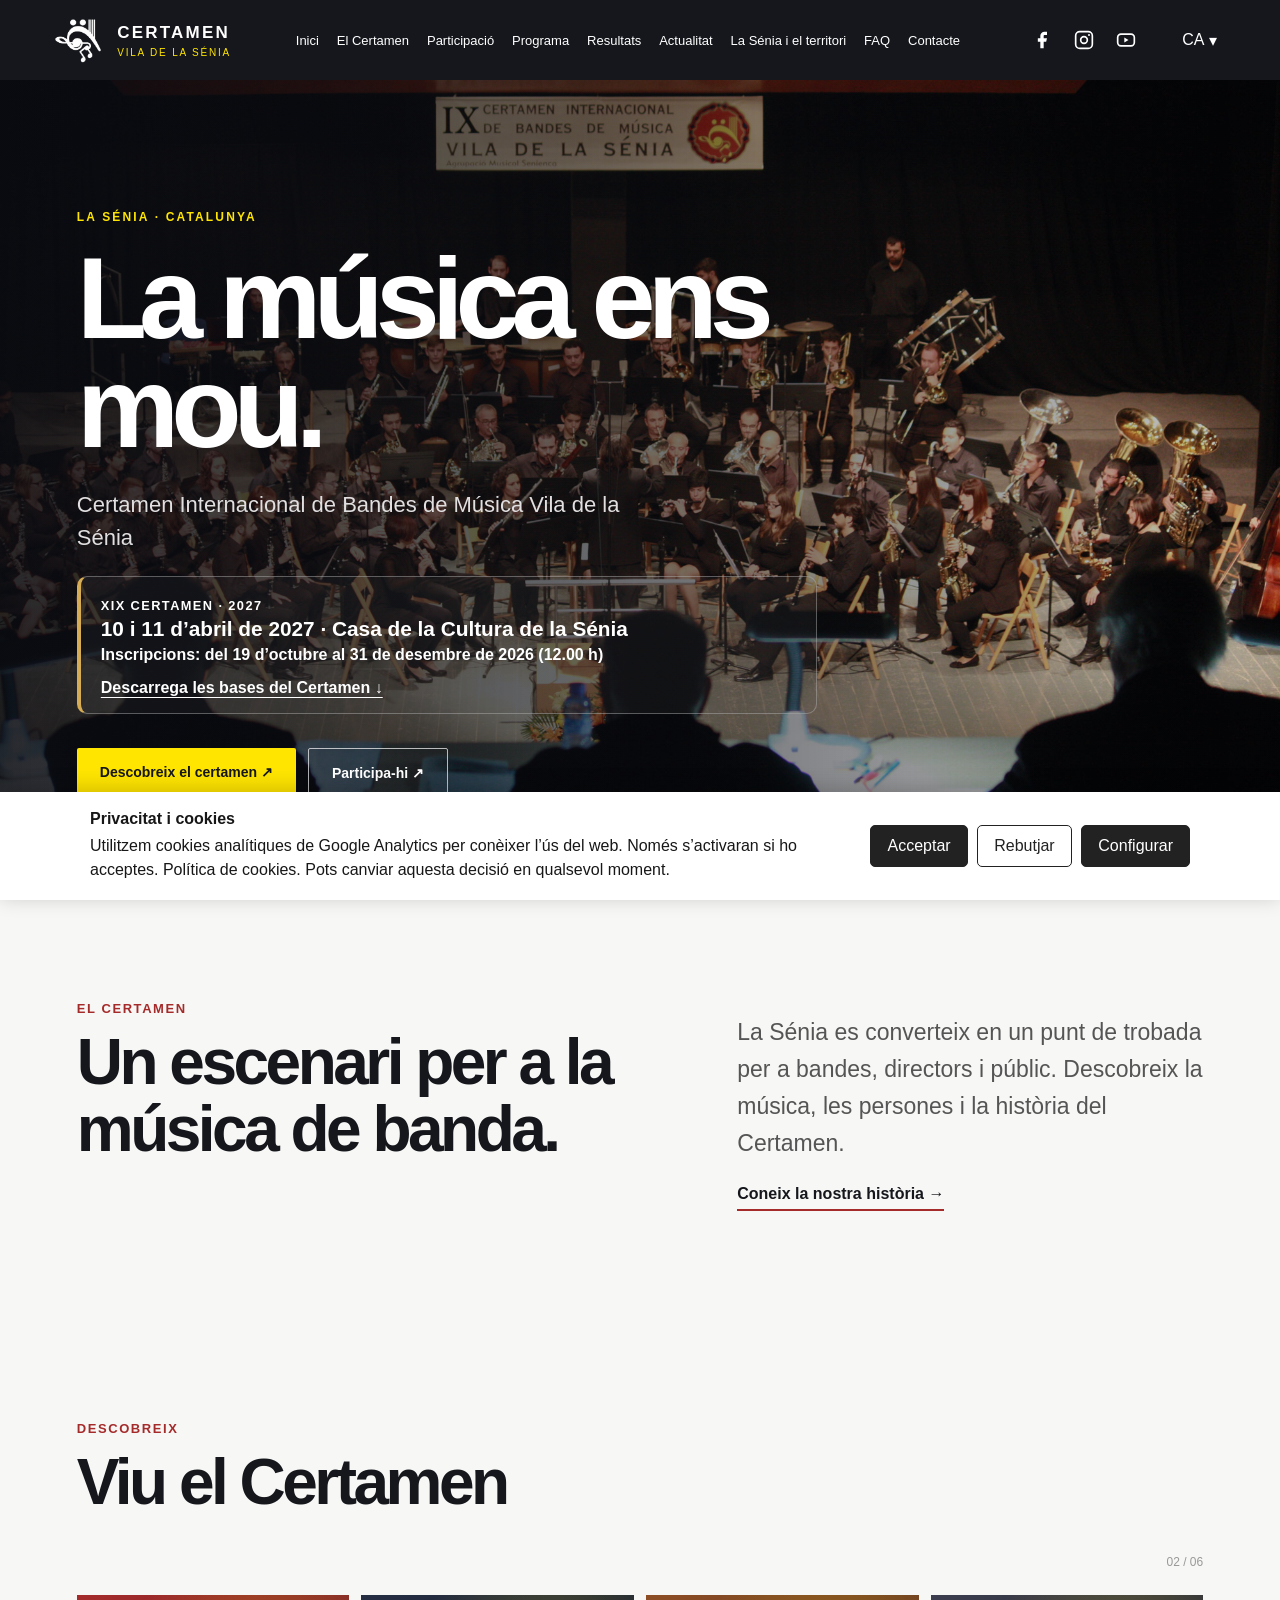
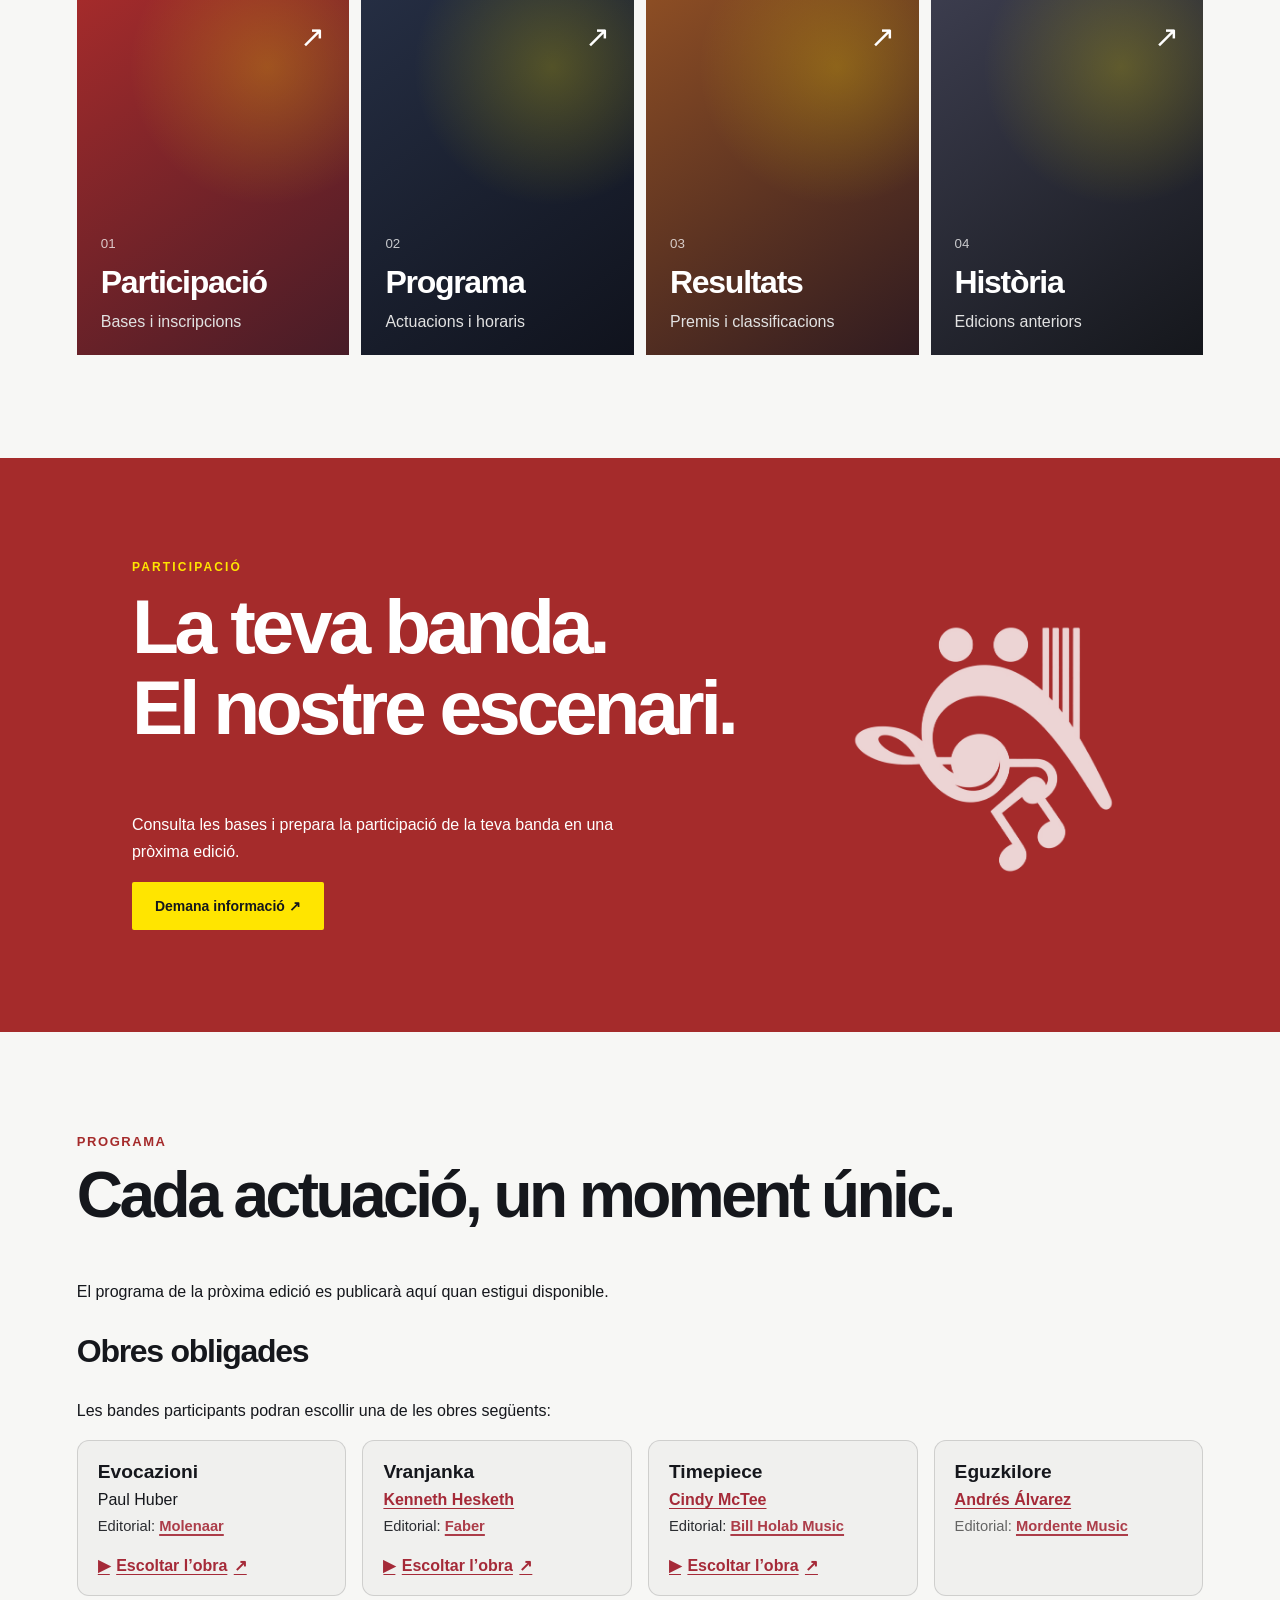
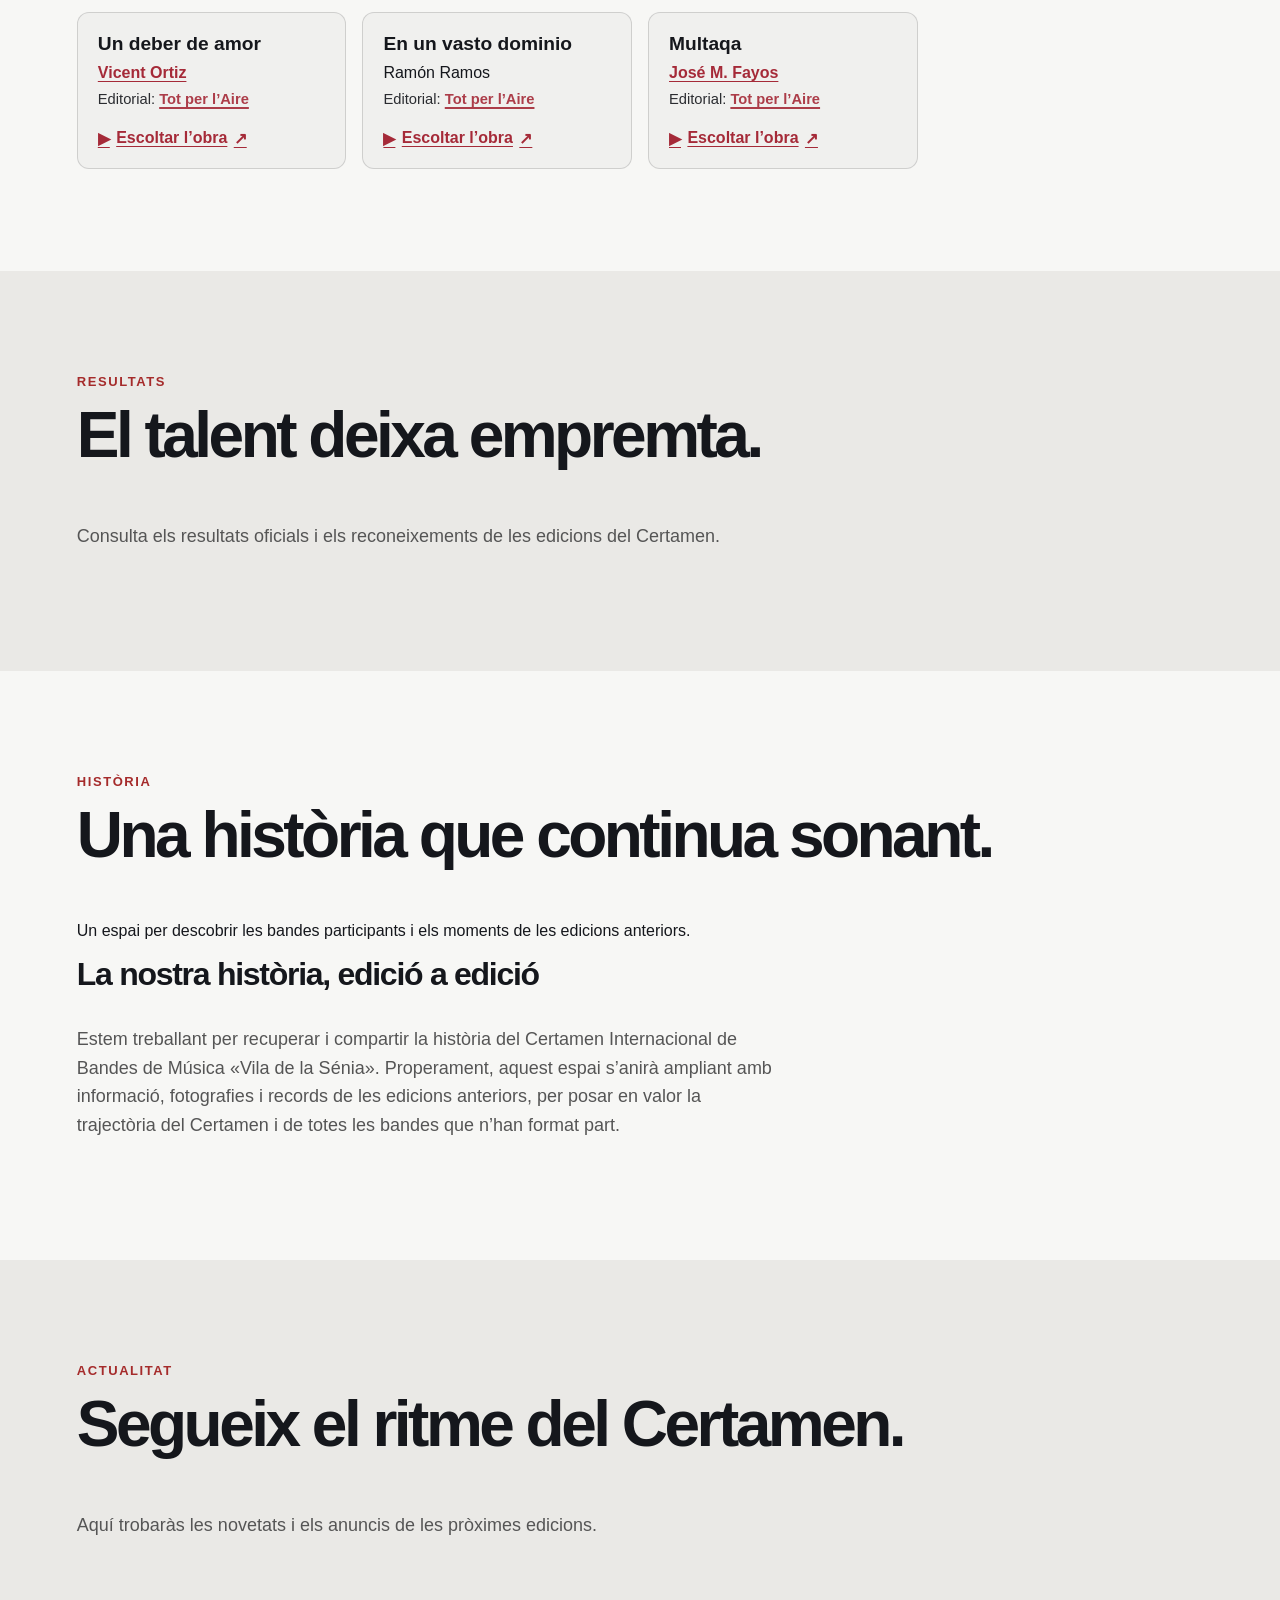
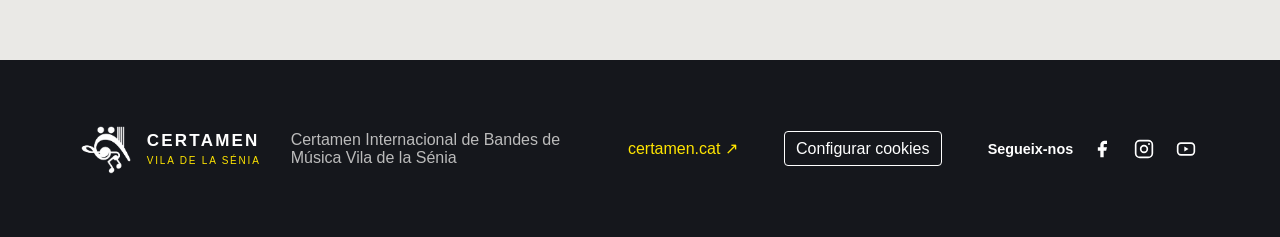
==== index.html @ 3b95e544 "Add composer links for Vicente Ortiz and José M. Fayos Jordán" ====
<!DOCTYPE html>

<html lang="ca">
<head>
<!-- EDITA AQUÍ: títol, metadades, fulls CSS i fitxer JavaScript. -->
<meta charset="utf-8"/>
<meta content="width=device-width,initial-scale=1" name="viewport"/>
<meta content="#15171c" name="theme-color"/>

<title>Certamen Internacional de Bandes de Música Vila de la Sénia | Catalunya</title>
<link href="assets/favicon.png" rel="icon" type="image/png"/>
<link href="css/estils.css" rel="stylesheet"/>
<script defer="" src="js/script.js">
</script>
<meta content="ca" name="language"/><meta content="Certamen Internacional de Bandes de Música Vila de la Sénia: participació, programa, resultats, història, actualitat i informació per a bandes." name="description"/><meta content="Agrupació Musical Senienca" name="author"/><meta content="Certamen Internacional de Bandes de Música Vila de la Sénia" property="og:title"/><meta content="Certamen Internacional de Bandes de Música Vila de la Sénia: participació, programa, resultats, història, actualitat i informació per a bandes." property="og:description"/><meta content="website" property="og:type"/><meta content="Certamen Internacional de Bandes de Música Vila de la Sénia" property="og:site_name"/><meta content="ca_ES" property="og:locale"/><meta content="ES-CT" name="geo.region"/><meta content="La Sénia" name="geo.placename"/><link rel="canonical" href="https://certamen.cat/"/><meta property="og:url" content="https://certamen.cat/"/><meta property="og:image" content="https://certamen.cat/assets/logo-silver.png"/><!-- CA/ES/GL/PT/EN comparteixen actualment la mateixa URL i es tradueixen amb JavaScript; per això no s’afegeixen hreflang amb URLs inexistents. --><script type="application/ld+json">{
  "@context": "https://schema.org",
"url": "https://certamen.cat/",
  "@graph": [
    {
      "@type": "Organization",
      "name": "Certamen Internacional de Bandes de Música Vila de la Sénia",
      "foundingDate": "2007",
      "organizer": {
        "@type": "Organization",
        "name": "Agrupació Musical Senienca"
      },
      "location": {
        "@type": "Place",
        "name": "La Sénia",
        "address": {
          "@type": "PostalAddress",
          "addressLocality": "La Sénia",
          "addressRegion": "Catalunya",
          "addressCountry": "ES"
        }
      },
      "description": "Certamen internacional de bandes de música celebrat a la Sénia, nascut l’any 2007."
    },
    {
      "@type": "WebSite",
      "name": "Certamen Internacional de Bandes de Música Vila de la Sénia",
      "inLanguage": [
        "ca",
        "es",
        "gl",
        "pt",
        "en"
      ]
    }
  ]
}</script>
  

  <script>

  
// Manté les metadades del navegador coherents amb l'idioma seleccionat.
// Nota SEO: tots els idiomes comparteixen URL; per indexar-los per separat caldrien URLs pròpies.
(() => {
  const seo = {"ca": {"title": "Certamen Internacional de Bandes de Música Vila de la Sénia | Catalunya", "description": "Certamen Internacional de Bandes de Música Vila de la Sénia: participació, programa, resultats, història, actualitat i informació per a bandes.", "locale": "ca_ES"}, "es": {"title": "Certamen Internacional de Bandas de Música Vila de la Sénia | Cataluña", "description": "Certamen Internacional de Bandas de Música Vila de la Sénia: participación, programa, resultados, historia, actualidad e información para bandas.", "locale": "es_ES"}, "gl": {"title": "Certamen Internacional de Bandes de Música Vila de la Sénia | Cataluña", "description": "Certamen Internacional de Bandes de Música Vila de la Sénia: participació, programa, resultats, història, actualitat i informació per a bandes.", "locale": "gl_ES"}, "pt": {"title": "Certamen Internacional de Bandes de Música Vila de la Sénia | Catalunha", "description": "Certamen Internacional de Bandes de Música Vila de la Sénia: participació, programa, resultats, història, actualitat i informació per a bandes.", "locale": "pt_PT"}, "en": {"title": "International Wind Band Competition Vila de la Sénia | Catalonia", "description": "International Wind Band Competition Vila de la Sénia: participation, programme, results, history, news and information for bands.", "locale": "en_GB"}};
  function applySeo(lang) {
    const data = seo[lang] || seo.ca;
    document.documentElement.lang = lang;
    document.title = data.title;
    const set = (selector, value) => { const el = document.querySelector(selector); if (el) el.setAttribute('content', value); };
    set('meta[name="language"]', lang);
    set('meta[name="description"]', data.description);
    set('meta[property="og:title"]', data.title);
    set('meta[property="og:description"]', data.description);
    set('meta[property="og:locale"]', data.locale);
  }
  document.addEventListener('click', e => {
    const button = e.target.closest('[data-lang]');
    if (button) applySeo(button.dataset.lang);
  });
})();
</script><link rel="stylesheet" href="css/cookies.css"><script defer src="js/cookies.js"></script><style>
.program-works{margin-top:2rem}.program-works-grid{display:grid;grid-template-columns:repeat(auto-fit,minmax(min(100%,250px),1fr));gap:1rem;margin-top:1.25rem}.program-work{border:1px solid rgba(128,128,128,.3);border-radius:12px;padding:1.25rem;background:rgba(128,128,128,.055)}.program-work h4{margin:0 0 .55rem;font-size:1.2rem;color:inherit}.program-work p{margin:.35rem 0}.info-section .program-work .program-work-publisher,.info-section .program-work .program-work-publisher:last-child{font-size:.92rem;opacity:.9;line-height:1.5;max-width:none;margin:.35rem 0}.info-section .program-work .program-work-publisher a{font-size:inherit;line-height:inherit}.program-work-publisher a,.program-work-publisher a:visited{font-size:inherit;font-weight:700;color:#a52a38;text-decoration:underline;text-decoration-thickness:1.5px;text-underline-offset:3px}.program-work-publisher a:hover,.program-work-publisher a:focus-visible{color:#c44752;text-decoration-thickness:2px}.program-work-listen{display:inline-flex;align-items:center;gap:.4rem;margin-top:.85rem;color:#a52a38;font-weight:700;text-decoration:underline;text-underline-offset:3px}.program-work-listen:hover,.program-work-listen:focus-visible{color:#c44752}
.info-section .program-work .program-work-composer a,.info-section .program-work .program-work-composer a:visited{font-size:inherit;color:#a52a38;font-weight:700;text-decoration:underline;text-underline-offset:3px}.info-section .program-work .program-work-composer a:hover,.info-section .program-work .program-work-composer a:focus-visible{color:#c44752}
</style></head>
<body>
<!-- ESTRUCTURA: capçalera, contingut principal i peu. Els textos amb data-t es tradueixen des del JavaScript. -->
<a class="skip" href="#main">
   Salta al contingut
  </a>
<header class="header"><a data-nav="home" aria-label="Certamen Vila de la Sénia" class="brand" href="index.html"><img alt="" class="brand-logo" height="56" src="assets/logo-silver.png" width="56"/><span><strong>CERTAMEN</strong><small>VILA DE LA SÉNIA</small></span></a><button aria-controls="nav" aria-expanded="false" class="menu-toggle" type="button">Menú</button><nav aria-label="Navegació principal" class="nav" id="nav"><a data-nav="home" aria-current="page" href="index.html">Inici</a><a data-nav="contest" href="el-certamen.html">El Certamen</a><a data-nav="participation" href="inscripcions.html">Participació</a><a data-nav="program" href="index.html#programa">Programa</a><a data-nav="results" href="index.html#resultats">Resultats</a><a data-nav="news" href="index.html#noticies">Actualitat</a><a data-nav="territory" href="territori.html">La Sénia i el territori</a><a data-nav="faq" href="faq.html">FAQ</a><a data-nav="contact" href="contacte.html">Contacte</a></nav><details aria-label="Idioma" class="langs"><summary><span class="lang-current">CA</span><span aria-hidden="true" class="lang-arrow">▾</span></summary><div class="lang-menu"><button aria-pressed="true" data-lang="ca" type="button">Català</button><button aria-pressed="false" data-lang="es" type="button">Castellano</button><button aria-pressed="false" data-lang="gl" type="button">Galego</button><button aria-pressed="false" data-lang="pt" type="button">Português</button><button aria-pressed="false" data-lang="en" type="button">English</button></div></details></header>
<main id="main">
<section class="hero" id="inici">
<div class="hero-inner">
<p class="eyebrow" data-i18n="eyebrow">
      LA SÉNIA · CATALUNYA
     </p>
<h1 data-i18n="heroTitle">
      La música ens mou.
     </h1>
<p class="lead" data-i18n="heroSub">
      Certamen Internacional de Bandes de Música Vila de la Sénia
     </p>
<!-- Dades de la convocatòria 2027: els textos canvien amb l'idioma seleccionat. -->
<div class="edition-2027" aria-label="XIX Certamen 2027">
  <p class="edition-2027-kicker" data-edition-2027="0">XIX CERTAMEN · 2027</p>
  <p class="edition-2027-date" data-edition-2027="1">10 i 11 d’abril de 2027 · Casa de la Cultura de la Sénia</p>
  <p class="edition-2027-registration" data-edition-2027="2">Inscripcions: del 19 d’octubre al 31 de desembre de 2026 (12.00 h)</p>
  <a class="edition-2027-download" data-edition-2027="3" href="doc/Bases-XIX-Certamen-2027-ca.pdf" download>Descarrega les bases del Certamen ↓</a>
</div>
<div class="actions">
<a data-nav="contest" class="btn primary" data-i18n="discover" href="el-certamen.html">
       Descobreix el certamen ↗
      </a>
<a data-nav="participation" class="btn secondary" data-i18n="join" href="inscripcions.html">
       Participa-hi ↗
      </a>
</div>
</div>
</section>
<section class="section intro" id="certamen">
<div>
<p class="eyebrow red" data-i18n="contest">
      El certamen
     </p>
<h2 data-i18n="introTitle">
      Un escenari per a la música de banda.
     </h2>
</div>
<div>
<p data-i18n="introText">
      La Sénia es converteix en un punt de trobada per a bandes, directors i públic. Descobreix la música, les persones i la història del Certamen.
     </p>
<a data-nav="contest" class="text-link" data-i18n="knowMore" href="el-certamen.html">
      Coneix la nostra història →
     </a>
</div>
</section>
<section class="section explore">
<div class="section-head">
<div>
<p class="eyebrow red" data-i18n="exploreEyebrow">
       DESCOBREIX
      </p>
<h2 data-i18n="exploreTitle">
       Viu el Certamen
      </h2>
</div>
<span class="section-num">
      02 / 06
     </span>
</div>
<div class="tile-grid">
<a data-nav="participation" class="tile tile-one" href="inscripcions.html">
<span class="tile-symbol">
       ↗
      </span>
<div>
<small>
        01
       </small>
<h3 data-i18n="participation">
        Participació
       </h3>
<p data-i18n="tileJoin">
        Bases i inscripcions
       </p>
</div>
</a>
<a class="tile tile-two" href="#programa">
<span class="tile-symbol">
       ↗
      </span>
<div>
<small>
        02
       </small>
<h3 data-i18n="program">
        Programa
       </h3>
<p data-i18n="tileProgram">
        Actuacions i horaris
       </p>
</div>
</a>
<a class="tile tile-three" href="#resultats">
<span class="tile-symbol">
       ↗
      </span>
<div>
<small>
        03
       </small>
<h3 data-i18n="results">
        Resultats
       </h3>
<p data-i18n="tileResults">
        Premis i classificacions
       </p>
</div>
</a>
<a class="tile tile-four" href="#historia">
<span class="tile-symbol">
       ↗
      </span>
<div>
<small>
        04
       </small>
<h3 data-i18n="history">
        Història
       </h3>
<p data-i18n="tileHistory">
        Edicions anteriors
       </p>
</div>
</a>
</div>
</section>
<section class="section participation" id="participa">
<div>
<p class="eyebrow" data-i18n="participation">
      Participació
     </p>
<h2 data-i18n="participateTitle">
      La teva banda.
      <br/>
      El nostre escenari.
     </h2>
<p data-i18n="participateText">
      Consulta les bases i prepara la participació de la teva banda en una pròxima edició.
     </p>
<a data-nav="contact" class="btn primary" data-i18n="contactJoin" href="contacte.html">
      Demana informació ↗
     </a>
</div>
<div aria-hidden="true" class="participation-art">
<img alt="" src="assets/logo-silver.png"/>
</div>
</section>
<section class="section info-section" id="programa">
<p class="eyebrow red" data-i18n="program">
     Programa
    </p>
<h2 data-i18n="programTitle">
     Cada actuació, un moment únic.
    </h2>
<p data-i18n="programText">
     El programa de la pròxima edició es publicarà aquí quan estigui disponible.
    </p>

<div class="program-works">
<h3 data-i18n="mandatoryWorksTitle">Obres obligades</h3>
<p data-i18n="mandatoryWorksIntro">Les bandes participants podran escollir una de les obres següents:</p>
<div class="program-works-grid">
<article class="program-work"><h4>Evocazioni</h4><p>Paul Huber</p><p class="program-work-publisher"><span data-i18n="publisherLabel">Editorial</span>: <a href="https://www.hebu-music.com/index.php/en/article/paul-huber/molenaar-edition-bv/evocazioni--1985.149949/" target="_blank" rel="noopener noreferrer">Molenaar</a></p><a class="program-work-listen" href="https://www.youtube.com/watch?v=PMfPKR7Ztis" target="_blank" rel="noopener noreferrer"><span aria-hidden="true">▶</span> <span data-i18n="listenWork">Escoltar l’obra</span> ↗</a></article>
<article class="program-work"><h4>Vranjanka</h4><p class="program-work-composer"><a href="https://kennethhesketh.co.uk/" target="_blank" rel="noopener noreferrer">Kenneth Hesketh</a></p><p class="program-work-publisher"><span data-i18n="publisherLabel">Editorial</span>: <a href="https://www.fabermusic.com/music/vranjanka-4686" target="_blank" rel="noopener noreferrer">Faber</a></p><a class="program-work-listen" href="https://www.youtube.com/watch?v=YsRITZ6oX6c" target="_blank" rel="noopener noreferrer"><span aria-hidden="true">▶</span> <span data-i18n="listenWork">Escoltar l’obra</span> ↗</a></article>
<article class="program-work"><h4>Timepiece</h4><p class="program-work-composer"><a href="https://www.cindymctee.com/" target="_blank" rel="noopener noreferrer">Cindy McTee</a></p><p class="program-work-publisher"><span data-i18n="publisherLabel">Editorial</span>: <a href="https://billholabmusic.com/product/timepiece-orch-ver-conductor-score/" target="_blank" rel="noopener noreferrer">Bill Holab Music</a></p><a class="program-work-listen" href="https://www.cindymctee.com/timepiece_band.html" target="_blank" rel="noopener noreferrer"><span aria-hidden="true">▶</span> <span data-i18n="listenWork">Escoltar l’obra</span> ↗</a></article>
<article class="program-work"><h4>Eguzkilore</h4><p class="program-work-composer"><a href="https://www.andresalvarez.es/" target="_blank" rel="noopener noreferrer">Andrés Álvarez</a></p><p class="program-work-publisher"><span data-i18n="publisherLabel">Editorial</span>: <a href="https://www.andresalvarez.es/products/eguzkilore" target="_blank" rel="noopener noreferrer">Mordente Music</a></p></article>
<article class="program-work"><h4>Un deber de amor</h4><p class="program-work-composer"><a href="https://vicenteortizgimeno.com/" target="_blank" rel="noopener noreferrer">Vicent Ortiz</a></p><p class="program-work-publisher"><span data-i18n="publisherLabel">Editorial</span>: <a href="https://totperlairemusic.com/es/obras-banda/176-385-un-deber-de-amor.html#/26-contenido-set_completo/29-formato-digital" target="_blank" rel="noopener noreferrer">Tot per l’Aire</a></p><a class="program-work-listen" href="https://www.youtube.com/watch?v=_ohVPOqBEK8" target="_blank" rel="noopener noreferrer"><span aria-hidden="true">▶</span> <span data-i18n="listenWork">Escoltar l’obra</span> ↗</a></article>
<article class="program-work"><h4>En un vasto dominio</h4><p>Ramón Ramos</p><p class="program-work-publisher"><span data-i18n="publisherLabel">Editorial</span>: <a href="https://totperlairemusic.com/es/obras-banda/422-1075-en-un-vasto-dominio.html#/26-contenido-set_completo/29-formato-digital" target="_blank" rel="noopener noreferrer">Tot per l’Aire</a></p><a class="program-work-listen" href="http://fonoteca.cibm-valencia.com/detalles-cd.aspx?idInterpretacion=1360" target="_blank" rel="noopener noreferrer"><span aria-hidden="true">▶</span> <span data-i18n="listenWork">Escoltar l’obra</span> ↗</a></article>
<article class="program-work"><h4>Multaqa</h4><p class="program-work-composer"><a href="https://www.instagram.com/josemfayosjordan/" target="_blank" rel="noopener noreferrer">José M. Fayos</a></p><p class="program-work-publisher"><span data-i18n="publisherLabel">Editorial</span>: <a href="https://totperlairemusic.com/es/obras-banda/147-multaqa.html" target="_blank" rel="noopener noreferrer">Tot per l’Aire</a></p><a class="program-work-listen" href="https://www.youtube.com/watch?v=LYrReQnO3_M" target="_blank" rel="noopener noreferrer"><span aria-hidden="true">▶</span> <span data-i18n="listenWork">Escoltar l’obra</span> ↗</a></article>
</div>
</div>
</section>
<section class="section info-section alt" id="resultats">
<p class="eyebrow red" data-i18n="results">
     Resultats
    </p>
<h2 data-i18n="resultsTitle">
     El talent deixa empremta.
    </h2>
<p data-i18n="resultsText">
     Consulta els resultats oficials i els reconeixements de les edicions del Certamen.
    </p>
</section>
<section class="section info-section" id="historia">
<p class="eyebrow red" data-i18n="history">
     Història
    </p>
<h2 data-i18n="historyTitle">
     Una història que continua sonant.
    </h2>
<p data-i18n="historyText">
     Un espai per descobrir les bandes participants i els moments de les edicions anteriors.
    </p>
<h3 data-i18n="historyComingTitle">La nostra història, edició a edició</h3>
<p data-i18n="historyComingText">Estem treballant per recuperar i compartir la història del Certamen Internacional de Bandes de Música «Vila de la Sénia». Properament, aquest espai s’anirà ampliant amb informació, fotografies i records de les edicions anteriors, per posar en valor la trajectòria del Certamen i de totes les bandes que n’han format part.</p>
</section>
<section class="section info-section alt" id="noticies">
<p class="eyebrow red" data-i18n="news">
     Actualitat
    </p>
<h2 data-i18n="newsTitle">
     Segueix el ritme del Certamen.
    </h2>
<p data-i18n="newsText">
     Aquí trobaràs les novetats i els anuncis de les pròximes edicions.
    </p>
</section>
</main>
<footer>
<div class="footer-brand">
<img alt="" class="brand-logo" height="56" src="assets/logo-silver.png" width="56"/>
<div>
<strong>
      CERTAMEN
     </strong>
<small>
      VILA DE LA SÉNIA
     </small>
</div>
</div>
<p data-i18n="footer">
    Certamen Internacional de Bandes de Música Vila de la Sénia
   </p>
<a data-nav="contact" href="contacte.html" rel="noopener noreferrer" target="_blank">
    certamen.cat ↗
   </a>
</footer>
<script src="js/idiomes.js"></script>
<script src="js/edicio-2027.js"></script>
</body>
</html>
---- css/estils.css ----
/* ==========================================================================
   CERTAMEN INTERNACIONAL DE BANDES DE MÚSICA VILA DE LA SÉNIA
   Full d'estils únic de tota la web.

   Aquest fitxer agrupa:
   - Estils generals i portada
   - Pàgina "El Certamen"
   - Formularis
   - Preguntes freqüents
   - La Sénia i el territori

   Per mantenir la web, totes les pàgines HTML poden carregar només:
       <link rel="stylesheet" href="styles.css">
   ========================================================================== */


/* ==========================================================================
   ESTILS GENERALS I PORTADA
   ========================================================================== */

/* ESTILS GENERALS: capçalera, portada, botons, mòbil.
   Pots canviar colors i mides aquí. No cal compilar res: desa i actualitza el navegador. */

/* Certamen homepage styles. Edit colors in :root. */
:root  {
  
    --dark:#15171c;
  
    --red:#a52b2b;
  
    --yellow:#ffe500;
  
    --paper:#f7f7f5;
  
    --muted:#65666a
}

*  {
  
    box-sizing:border-box
}

html  {
  
    scroll-behavior:smooth;
  
    scroll-padding-top:80px
}

body  {
  
    margin:0;
  
    font-family:Inter,'Helvetica Neue',Arial,sans-serif;
  
    background:var(--paper);
  
    color:var(--dark)
}

a  {
  
    color:inherit;
  
    text-decoration:none
}

button  {
  
    font:inherit;
  
    cursor:pointer
}

.skip  {
  
    position:absolute;
  
    top:-100px;
  
    background:var(--yellow);
  
    padding:12px;
  
    z-index:10
}

.skip:focus  {
  
    top:0
}

.header  {
  
    position:sticky;
  
    top:0;
  
    z-index:5;
  
    display:flex;
  
    align-items:center;
  
    gap:26px;
  
    padding:12px clamp(20px,4vw,72px);
  
    background:var(--dark);
  
    color:white;
  
    min-height:80px
}

.brand,.footer-brand  {
  
    display:flex;
  
    align-items:center;
  
    gap:12px;
  
    flex-shrink:0
}

.brand strong,.footer-brand strong  {
  
    font-size:17px;
  
    letter-spacing:.13em
}

.brand small,.footer-brand small  {
  
    display:block;
  
    color:var(--yellow);
  
    font-size:10px;
  
    letter-spacing:.18em;
  
    margin-top:4px
}

.mark  {
  
    display:grid;
  
    place-items:center;
  
    color:var(--yellow);
  
    font-size:45px;
  
    line-height:1;
  
    width:46px;
  
    height:48px
}

.nav  {
  
    display:flex;
  
    align-items:center;
  
    gap:clamp(10px,1.4vw,24px);
  
    margin-left:auto
}

.nav a  {
  
    font-size:13px;
  
    white-space:nowrap
}

.nav a:hover,.nav a:focus-visible  {
  
    color:var(--yellow)
}

.langs  {
  
    display:flex;
  
    gap:4px
}

.langs button  {
  
    border:0;
  
    background:transparent;
  
    color:#a9adb4;
  
    padding:7px 5px;
  
    font-size:12px
}

.langs button[aria-pressed=true]  {
  
    color:var(--yellow);
  
    font-weight:800
}

.menu-toggle  {
  
    display:none;
  
    background:transparent;
  
    border:1px solid #777;
  
    color:white;
  
    padding:9px 12px
}

.hero  {
  
    min-height:min(730px,85vh);
  
    position:relative;
  
    background:radial-gradient(ellipse at 70% 35%,#9a3432 0%,#432127 28%,#17191f 66%);
  
    color:white;
  
    overflow:hidden;
  
    display:flex;
  
    align-items:end
}

.hero-art  {
  
    position:absolute;
  
    inset:0;
  
    overflow:hidden;
  
    opacity:.85
}

.spotlight  {
  
    position:absolute;
  
    width:85%;
  
    height:160%;
  
    top:-70%;
  
    right:-15%;
  
    transform:rotate(-20deg);
  
    background:linear-gradient(90deg,transparent,#f9c26b26,transparent);
  
    filter:blur(18px)
}

.music-lines  {
  
    position:absolute;
  
    right:5%;
  
    top:8%;
  
    font-size:clamp(150px,28vw,440px);
  
    font-weight:800;
  
    color:#ffe50018;
  
    letter-spacing:-.25em;
  
    transform:rotate(-12deg);
  
    white-space:nowrap
}

.hero-inner  {
  
    position:relative;
  
    z-index:1;
  
    width:min(1300px,100%);
  
    margin:0 auto;
  
    padding:130px clamp(22px,6vw,90px) 100px
}

.eyebrow  {
  
    color:var(--yellow);
  
    font-size:12px;
  
    font-weight:800;
  
    letter-spacing:.18em;
  
    text-transform:uppercase
}

.eyebrow.red  {
  
    color:var(--red)
}

h1,h2,h3,p  {
  
    margin-top:0
}

h1  {
  
    font-size:clamp(56px,9vw,135px);
  
    letter-spacing:-.07em;
  
    line-height:.95;
  
    max-width:950px;
  
    margin:20px 0 25px
}

h2  {
  
    font-size:clamp(36px,5vw,70px);
  
    letter-spacing:-.055em;
  
    line-height:1.05
}

h3  {
  
    font-size:clamp(26px,2.5vw,39px);
  
    letter-spacing:-.04em
}

.lead  {
  
    font-size:clamp(16px,2vw,22px);
  
    max-width:600px;
  
    line-height:1.5;
  
    color:#e1dfe0
}

.actions  {
  
    display:flex;
  
    gap:12px;
  
    flex-wrap:wrap;
  
    margin-top:34px
}

.btn  {
  
    display:inline-block;
  
    padding:16px 23px;
  
    font-weight:750;
  
    font-size:14px;
  
    border-radius:2px;
  
    transition:transform .2s
}

.btn:hover  {
  
    transform:translateY(-3px)
}

.primary  {
  
    background:var(--yellow);
  
    color:var(--dark)
}

.secondary  {
  
    border:1px solid #ffffffb0;
  
    color:white
}

.hero-index  {
  
    position:absolute;
  
    bottom:28px;
  
    right:5%;
  
    font-size:12px;
  
    color:#c9c9c9
}

.section  {
  
    padding:clamp(65px,8vw,125px) clamp(22px,6vw,90px);
  
    max-width:1600px;
  
    margin:auto
}

.intro  {
  
    display:grid;
  
    grid-template-columns:1.2fr 1fr;
  
    gap:9%;
  
    align-items:center
}

.intro h2  {
  
    max-width:720px
}

.intro p:not(.eyebrow)  {
  
    font-size:clamp(18px,2vw,23px);
  
    line-height:1.6;
  
    color:#555;
  
    max-width:570px
}

.text-link  {
  
    font-weight:750;
  
    border-bottom:2px solid var(--red);
  
    padding-bottom:7px
}

.section-head  {
  
    display:flex;
  
    justify-content:space-between;
  
    align-items:end
}

.section-num  {
  
    color:#999;
  
    font-size:12px
}

.tile-grid  {
  
    display:grid;
  
    grid-template-columns:repeat(4,minmax(0,1fr));
  
    gap:12px;
  
    margin-top:26px
}

.tile  {
  
    min-height:360px;
  
    padding:24px;
  
    display:flex;
  
    flex-direction:column;
  
    justify-content:space-between;
  
    color:white;
  
    position:relative;
  
    overflow:hidden;
  
    transition:transform .2s
}

.tile:hover  {
  
    transform:translateY(-5px)
}

.tile::before  {
  
    content:'';
  
    position:absolute;
  
    inset:0;
  
    background:radial-gradient(circle at 70% 20%,#ffe50066,transparent 40%);
  
    opacity:.6
}

.tile>*  {
  
    position:relative
}

.tile-one  {
  
    background:linear-gradient(145deg,#a52b2b,#471c27)
}

.tile-two  {
  
    background:linear-gradient(145deg,#252e43,#10131d)
}

.tile-three  {
  
    background:linear-gradient(145deg,#8d4e24,#301b20)
}

.tile-four  {
  
    background:linear-gradient(145deg,#3c3d4e,#15171c)
}

.tile-symbol  {
  
    align-self:end;
  
    font-size:30px
}

.tile small  {
  
    opacity:.75
}

.tile h3  {
  
    margin:12px 0
}

.tile p  {
  
    margin:0;
  
    color:#e2e2e2
}

.participation  {
  
    max-width:none;
  
    background:#a52b2b;
  
    color:white;
  
    display:grid;
  
    grid-template-columns:1.2fr .8fr;
  
    gap:30px;
  
    align-items:center
}

.participation>div:first-child  {
  
    max-width:750px;
  
    margin-left:auto
}

.participation h2  {
  
    font-size:clamp(44px,6vw,90px)
}

.participation p:not(.eyebrow)  {
  
    max-width:490px;
  
    line-height:1.7
}

.participation-art  {
  
    display:grid;
  
    place-items:center;
  
    min-height:300px;
  
    overflow:hidden
}

.participation-art span  {
  
    font-size:clamp(200px,28vw,420px);
  
    line-height:1;
  
    color:#ffe50080;
  
    transform:rotate(-18deg)
}

.info-section  {
  
    min-height:350px
}

.info-section p:last-child  {
  
    max-width:700px;
  
    color:#555;
  
    line-height:1.6;
  
    font-size:18px
}

.alt {
    background:#eae9e6;
    max-width:none;

    /* Manté el fons a tot l'ample però alinea el text
       amb les seccions de màxim 1600px */
    padding-left: max(
        clamp(22px, 6vw, 90px),
        calc((100vw - 1600px) / 2 + 90px)
    );

    padding-right: max(
        clamp(22px, 6vw, 90px),
        calc((100vw - 1600px) / 2 + 90px)
    );
}

footer  {
  
    background:var(--dark);
  
    color:white;
  
    padding:55px clamp(22px,6vw,90px);
  
    display:flex;
  
    align-items:center;
  
    gap:30px;
  
    flex-wrap:wrap
}

footer p  {
  
    margin:0;
  
    color:#bbb;
  
    flex:1
}

footer>a  {
  
    color:var(--yellow)
}

@media(max-width:1100px)  {
  
    .header  {
  
    flex-wrap:wrap
}

.menu-toggle  {
  
    display:block;
  
    margin-left:auto
}

.nav  {
  
    display:none;
  
    order:4;
  
    width:100%;
  
    flex-direction:column;
  
    align-items:stretch;
  
    padding:12px 0
}

.nav.open  {
  
    display:flex
}

.nav a  {
  
    padding:12px;
  
    border-top:1px solid #ffffff22
}

.langs  {
  
    margin-left:0
}

.tile-grid  {
  
    grid-template-columns:repeat(2,minmax(0,1fr))
}

.tile  {
  
    min-height:280px
}

}

@media(max-width:650px)  {
  
    .header  {
  
    gap:10px;
  
    min-height:68px;
  
    padding:10px 18px
}

.brand strong  {
  
    font-size:13px
}

.brand small  {
  
    font-size:8px
}

.mark  {
  
    font-size:36px;
  
    width:35px
}

.menu-toggle  {
  
    padding:8px
}

.langs  {
  
    width:100%;
  
    justify-content:flex-end;
  
    order:3
}

.nav  {
  
    order:4
}

.hero  {
  
    min-height:610px
}

.hero-inner  {
  
    padding:100px 22px 90px
}

.hero h1  {
  
    font-size:clamp(54px,14vw,80px)
}

.intro,.participation  {
  
    grid-template-columns:1fr
}

.tile-grid  {
  
    grid-template-columns:1fr
}

.tile  {
  
    min-height:230px
}

.participation-art  {
  
    min-height:140px
}

.participation-art span  {
  
    font-size:200px
}

.section  {
  
    padding:65px 22px
}

footer  {
  
    display:block
}

footer>*  {
  
    margin-bottom:20px
}

}

@media(prefers-reduced-motion:reduce)  {
  
    html  {
  
    scroll-behavior:auto
}

*,*:before,*:after  {
  
    transition:none!important
}

}

/* Actual contest photograph, with a dark overlay for readable text. */
.hero  {
  
    background: linear-gradient(90deg, rgba(10, 12, 18, .88) 0%, rgba(10, 12, 18, .62) 46%, rgba(10, 12, 18, .22) 100%), url("../assets/contest-band.jpg") center 44% / cover no-repeat;
}

.brand-logo  {
  
    display: block;
  
    width: 54px;
  
    height: 54px;
  
    object-fit: contain;
  
    flex-shrink: 0;
  
    filter: brightness(0) invert(1);
}

.footer-brand .brand-logo  {
   width: 58px;
   height: 58px;
}

.participation-art img  {
   width: min(320px, 70%);
   height: auto;
   filter: brightness(0) invert(1);
   opacity: .8;
}

@media (max-width: 650px)  {
  
    .brand-logo  {
   width: 40px;
   height: 40px;
}

    .hero  {
  
        min-height: 580px;
  
        background-image: linear-gradient(0deg, rgba(10, 12, 18, .94) 0%, rgba(10, 12, 18, .55) 60%, rgba(10, 12, 18, .25) 100%), url("../assets/contest-band.jpg");
  
        background-position: center, 51% center;
}

    .hero-inner  {
   padding-top: 170px;
}

}

/* Five-language selector: allow wrapping on narrow screens. */
.langs  {
   flex-wrap: wrap;
   justify-content: flex-end;
}

.langs button  {
   min-width: 30px;
   cursor: pointer;
}


/* Enllaç al formulari de contacte a les capçaleres existents. */
.nav-extra { color: inherit; font-weight: 600; white-space: nowrap; }


/* ==========================================================================
   PÀGINA "EL CERTAMEN"
   ========================================================================== */

/* ESTILS DE LA PÀGINA EL CERTAMEN: història, organització i logotips.
   Pots canviar colors i mides aquí. No cal compilar res: desa i actualitza el navegador. */

.about-hero {
  min-height:440px;
  display:flex;
  align-items:end;
  background:linear-gradient(90deg,rgba(10,12,18,.88),rgba(10,12,18,.18)),url("../assets/contest-band.jpg") center 43%/cover;
  color:white}
.about-hero__inner {
  width:min(1180px,100%);
  margin:auto;
  padding:90px 30px 65px}
.about-hero h1 {
  font-size:clamp(3rem,8vw,6rem);
  line-height:1;
  margin:12px 0}
.about-hero__inner>p:last-child {
  font-size:clamp(1.2rem,2.6vw,1.8rem);
  margin:0}
.about-section {
  max-width:1180px;
  margin:auto;
  padding:88px 30px}
.about-section h2 {
  font-size:clamp(2rem,4vw,3.3rem);
  line-height:1.13;
  margin:12px 0 28px}
.about-section p {
  line-height:1.75}
.about-grid {
  display:grid;
  grid-template-columns:1.15fr 1fr;
  align-items:center;
  gap:60px}
.about-photo {
  margin:0}
.about-photo img {
  display:block;
  width:100%;
  aspect-ratio:4/5;
  object-fit:cover;
  object-position:62% center;
  border-radius:12px}
.about-photo figcaption {
  font-size:.82rem;
  color:#777;
  margin-top:10px}
.about-present {
  max-width:none;
  background:#17191f;
  color:#f7f7f7;
  padding:85px max(30px,calc((100vw - 1120px)/2))}
.about-present__text {
  max-width:810px}
.about-present .eyebrow {
  color:#ffcf43}
.about-highlight {
  font-size:1.4rem;
  font-weight:700;
  margin-top:34px}
.about-organizers__intro {
  max-width:800px}
.about-organizers h3 {
  font-size:1.25rem;
  margin:44px 0 18px}
.sponsor-row {
  display:flex;
  flex-wrap:wrap;
  gap:18px}
.sponsor {
  min-height:130px;
  min-width:190px;
  flex:1;
  display:flex;
  flex-direction:column;
  align-items:center;
  justify-content:center;
  gap:8px;
  padding:20px;
  border:1px solid #e7e7e7;
  border-radius:12px;
  background:#fff;
  text-align:center;
  font-weight:650}
.sponsor img {
  max-width:100%;
  max-height:100px;
  width:auto;
  height:auto;
  object-fit:contain}
.sponsor-row--organizer .sponsor {
  flex:0 1 270px}
.sponsor-row--organizer img {
  max-height:125px}
.sponsor--pending {
  color:#555;
  background:#f7f7f7}
.sponsor__mark {
  display:grid;
  place-items:center;
  border:2px solid #aaa;
  border-radius:50%;
  width:48px;
  height:48px;
  font-size:1.4rem;
  color:#888}
.sponsor-note {
  font-size:.9rem;
  color:#6d6d6d}
.about-end {
  background:#24262c;
  color:white;
  padding:60px max(30px,calc((100vw - 1120px)/2));
  display:flex;
  align-items:center;
  justify-content:space-between;
  gap:28px}
.about-end h2 {
  font-size:clamp(1.8rem,3vw,2.6rem);
  margin:8px 0}
.about-end .eyebrow {
  color:#ffcf43}
.about-footer {
  padding:28px 30px;
  display:flex;
  justify-content:space-between;
  gap:16px;
  flex-wrap:wrap;
  font-size:.88rem}
.about-footer a {
  color:inherit}
@media(max-width:780px) {
  .about-hero {
  min-height:330px;
  background-position:59% center}
.about-hero__inner {
  padding:80px 22px 40px}
.about-section {
  padding:54px 22px}
.about-grid {
  grid-template-columns:1fr;
  gap:24px}
.about-photo img {
  aspect-ratio:16/10}
.about-present {
  padding:55px 22px}
.about-end {
  padding:48px 22px;
  display:block}
.about-end .btn {
  display:inline-block;
  margin-top:14px}
.sponsor {
  min-width:145px}
.about-footer {
  padding:25px 22px}
}


/* ==========================================================================
   FORMULARIS
   ========================================================================== */

/* Estils exclusius dels formularis. Els estils comuns són a styles.css. */
.form-page { min-height: 75vh; padding: 145px 24px 75px; background: #f6f6f5; }
.form-container { max-width: 740px; margin: 0 auto; }
.form-container h1 { font-size: clamp(2.2rem, 6vw, 4rem); margin: 12px 0; }
.form-container h2 { margin-top: 24px; }
.certamen-form { display: grid; gap: 18px; margin-top: 32px; padding: clamp(18px,4vw,36px); background: white; border-radius: 16px; }
.form-field { display: grid; gap: 8px; font-weight: 600; }
.form-field input, .form-field textarea { width: 100%; box-sizing: border-box; border: 1px solid #a9a9a9; border-radius: 7px; padding: 12px; font: inherit; color: #15171c; background: white; }
.form-field input:focus, .form-field textarea:focus { outline: 3px solid #d7a531; outline-offset: 1px; }
.form-check { display: flex; align-items: flex-start; gap: 12px; font-size: .95rem; }
.form-check input { flex: 0 0 auto; width: 18px; height: 18px; margin-top: 3px; }
.form-hint, .form-status { font-size: .9rem; }
.form-status:not(:empty) { padding: 14px; border-left: 4px solid #b42020; background: #fff0f0; }
.registration-notice { background: white; border-left: 5px solid #b42020; padding: 24px; margin-top: 28px; border-radius: 8px; }
.form-footer { padding: 30px 24px; text-align: center; background: #15171c; color: white; }
/* hidden ha de prevaldre fins i tot si altres regles assignen display. */
[hidden] { display: none !important; }
@media(max-width:650px) { .form-page { padding-top: 120px; } .certamen-form { padding: 20px; } }

/* Crida a l'acció visible quan el termini d'inscripcions és tancat. */
.registration-contact { margin-top: 28px; padding: 24px; background: #f6f6f5; border-radius: 12px; }
.registration-contact h3 { margin: 0 0 12px; font-size: clamp(1.25rem, 3vw, 1.65rem); }
.registration-contact p { margin: 0 0 20px; line-height: 1.6; }
.registration-contact-button { display: block; width: 100%; box-sizing: border-box; padding: 17px 22px; border-radius: 8px; background: #f3ce35; color: #15171c; text-align: center; font-weight: 800; font-size: 1.1rem; text-decoration: none; }
.registration-contact-button:hover { background: #ffe16b; }
.registration-contact-button:focus-visible { outline: 3px solid #15171c; outline-offset: 3px; }


/* ==========================================================================
   PREGUNTES FREQÜENTS
   ========================================================================== */

/* PREGUNTES FREQÜENTS: estils propis de la pàgina FAQ. */
.faq-page {
    max-width:1100px;
    margin:0 auto;
    padding:150px 28px 80px
}

.faq-hero {
    max-width:780px;
    margin-bottom:64px
}

.faq-hero h1 {
    font-size:clamp(2.6rem,6vw,5.5rem);
    line-height:.98;
    margin:12px 0 24px
}

.faq-intro {
    font-size:1.2rem;
    line-height:1.7;
    color:var(--muted,#5f626b)
}

.faq-group {
    display:grid;
    grid-template-columns:minmax(190px,280px) 1fr;
    gap:48px;
    padding:42px 0;
    border-top:1px solid rgba(120,120,120,.25)
}

.faq-group>h2 {
    font-size:1.35rem;
    margin:4px 0
}

.faq-item {
    border-bottom:1px solid rgba(120,120,120,.25)
}

.faq-item summary {
    cursor:pointer;
    list-style:none;
    font-weight:700;
    font-size:1.08rem;
    padding:20px 44px 20px 0;
    position:relative
}

.faq-item summary::-webkit-details-marker {
    display:none
}

.faq-item summary::after {
    content:'+';
    position:absolute;
    right:8px;
    top:16px;
    font-size:1.55rem;
    font-weight:400
}

.faq-item[open] summary::after {
    content:'−'
}

.faq-answer {
    padding:0 44px 20px 0
}

.faq-answer p {
    margin:0;
    line-height:1.7;
    max-width:760px
}

.faq-cta {
    margin-top:56px;
    padding:48px;
    background:#15171c;
    color:#fff
}

.faq-cta h2 {
    font-size:clamp(1.7rem,4vw,2.8rem);
    margin:0 0 14px
}

.faq-cta p {
    max-width:680px;
    line-height:1.7;
    margin:0 0 26px
}

@media(max-width:760px) {
    .faq-page {
    padding:120px 20px 60px
}

.faq-group {
    grid-template-columns:1fr;
    gap:12px;
    padding:34px 0
}

.faq-cta {
    padding:32px 24px
}

}


/* ==========================================================================
   LA SÉNIA I EL TERRITORI
   ========================================================================== */

/* LA SÉNIA I EL TERRITORI: estils específics. */
.territory-page {
    max-width:1280px;
    margin:auto;
    padding:0 clamp(20px,5vw,72px) 80px
}

.territory-hero {
    padding:80px 0 48px;
    max-width:900px
}

.territory-hero h1 {
    font-size:clamp(42px,7vw,86px);
    line-height:.95;
    margin:8px 0 24px;
    letter-spacing:-.04em
}

.territory-lead {
    font-size:clamp(19px,2vw,25px);
    line-height:1.5;
    color:var(--muted);
    max-width:800px
}

.territory-section {
    padding:58px 0;
    border-top:1px solid #d8d8d4
}

.territory-section h2 {
    font-size:clamp(30px,4vw,50px);
    margin:0 0 18px
}

.territory-section>p {
    font-size:18px;
    line-height:1.65;
    max-width:850px
}

.venue {
    display:grid;
    grid-template-columns:1.15fr .85fr;
    gap:28px;
    align-items:stretch
}

.venue-card,.place-card,.plan-card {
    background:white;
    border:1px solid #deded9;
    border-radius:20px;
    padding:28px
}

.venue-card h3,.place-card h3,.plan-card h3 {
    font-size:25px;
    margin:0 0 12px
}

.venue-visual {
    min-height:330px;
    border-radius:20px;
    background:linear-gradient(135deg,#20232a,#5c6068);
    display:flex;
    align-items:flex-end;
    padding:32px;
    color:white
}

.venue-visual strong {
    font-size:clamp(30px,4vw,48px);
    line-height:1
}

.place-grid {
    display:grid;
    grid-template-columns:repeat(3,1fr);
    gap:20px;
    margin-top:30px
}

.place-card p,.plan-card p {
    color:var(--muted);
    line-height:1.6
}

.place-card .number {
    display:block;
    font-size:14px;
    font-weight:800;
    color:var(--red);
    margin-bottom:24px
}

.plan-grid {
    display:grid;
    grid-template-columns:repeat(4,1fr);
    gap:16px;
    margin-top:28px
}

.official-links {
    display:flex;
    flex-wrap:wrap;
    gap:12px;
    margin-top:26px
}

.official-links a {
    border:1px solid var(--dark);
    padding:12px 16px;
    border-radius:999px;
    font-weight:700
}

.official-links a:hover {
    background:var(--dark);
    color:white
}

.territory-note {
    margin-top:28px;
    padding:22px 24px;
    border-left:5px solid var(--yellow);
    background:#fff
}

.eyebrow.red {
    color:var(--red);
    font-weight:800;
    letter-spacing:.12em;
    font-size:13px
}

@media(max-width:900px) {
    .venue,.place-grid {
    grid-template-columns:1fr
}

.plan-grid {
    grid-template-columns:1fr 1fr
}

.venue-visual {
    min-height:230px
}

}

@media(max-width:560px) {
    .plan-grid {
    grid-template-columns:1fr
}

.territory-hero {
    padding-top:48px
}

}

/* El missatge d'estat no ocupa espai abans d'enviar el formulari. */
.form-status:empty { display: none; }
.form-status:not(:empty) { display: block; }

@media(max-width:1100px) {
  .langs { margin-left: 0; }
}
@media(max-width:650px) {
  .langs { width: auto; order: 3; margin-left: auto; }
}

/* ==========================================================
   SELECTOR D'IDIOMA
   ========================================================== */

.langs {
  position: relative;
  flex: 0 0 58px;
  width: 58px;
  margin-left: 2px;
}

/* CA ▾ */
.langs summary {
  display: flex;
  align-items: center;
  justify-content: center;
  gap: 5px;

  width: 58px;
  min-width: 58px;
  box-sizing: border-box;

  list-style: none;
  cursor: pointer;
}

/* Elimina el triangle automàtic de details */
.langs summary::marker {
  display: none;
  content: "";
}

.langs summary::-webkit-details-marker {
  display: none;
}

.lang-current {
  min-width: 20px;
  text-align: center;
}


/* ---------- MENÚ TANCAT ---------- */

.langs:not([open]) .lang-menu {
  display: none;
}


/* ---------- MENÚ OBERT ---------- */

.langs[open] .lang-menu {
  position: absolute;

  /* Apareix sota CA ▾ */
  top: calc(100% + 8px);
  right: 0;

  /* No ocupa espai dins de la capçalera */
  z-index: 1000;

  /* Idiomes en vertical */
  display: flex;
  flex-direction: column;
  flex-wrap: nowrap;

  width: 155px;
  min-width: 155px;

  padding: 6px;
  margin: 0;

  border-radius: 9px;
  background: #24272e;
  box-shadow: 0 10px 28px #0006;
}


/* ---------- OPCIONS ---------- */

.langs[open] .lang-menu button {
  display: block;

  width: 100%;
  min-width: 0;

  padding: 9px 11px;

  border: 0;
  border-radius: 6px;

  background: transparent;
  color: #e8e8e8;

  text-align: left;
  white-space: nowrap;

  font-size: 13px;
  cursor: pointer;

  /* Important: evita que hereti comportaments flex
     dels botons d'idioma antics */
  flex: none;
}


/* Idioma seleccionat / hover */
.langs[open] .lang-menu button:hover,
.langs[open] .lang-menu button:focus-visible,
.langs[open] .lang-menu button[aria-pressed="true"] {
  background: #ffffff12;
  color: var(--yellow);
}

/* Targeta informativa de la convocatòria 2027, adaptable a mòbil. */
.edition-2027 { margin: 1.35rem 0; padding: 1rem 1.25rem; border: 1px solid rgba(180,180,180,.45); border-left: 4px solid #d6ad54; border-radius: 10px; background: rgba(90,90,90,.12); max-width: 740px; }
.edition-2027 p { margin: .3rem 0; }
.edition-2027-kicker { font-size: .8rem; font-weight: 800; letter-spacing: .11em; }
.edition-2027-date { font-size: clamp(1.05rem,2vw,1.3rem); font-weight: 700; }
.edition-2027-registration { font-weight: 600; }

/* Enllaços a les bases oficials de 2027 */
.edition-2027-download { display: inline-block; margin-top: .65rem; color: inherit; font-weight: 700; text-decoration: underline; text-underline-offset: 4px; }
.edition-2027-download:hover { color: #d6ad54; }
.faq-cta .faq-bases-link { margin: 1rem 0 .65rem; }
.faq-cta .faq-bases-link a { display: inline-flex; text-decoration: none; }


/* Xarxes socials: icones comunes a la capçalera i al peu. */
.social-links { display:flex; align-items:center; justify-content:center; gap:8px; }
.social-link { display:inline-flex; align-items:center; justify-content:center; width:34px; height:34px; border-radius:50%; color:inherit; transition:background-color .2s,transform .2s; }
.social-link:hover { background:rgba(128,128,128,.22); transform:translateY(-2px); }
.social-link:focus-visible { outline:2px solid var(--yellow); outline-offset:3px; }
.social-header { margin-left:auto; flex-shrink:0; }
.social-footer { display:flex; align-items:center; gap:12px; flex-wrap:wrap; justify-content:center; margin:12px 0; }
.social-footer-label { font-size:.9rem; font-weight:600; }
@media (max-width:850px) {
  .header { flex-wrap:wrap; }
  .social-header { margin-left:auto; gap:2px; }
  .social-header .social-link { width:30px; height:30px; }
}

/* Ocultem el camp antispam fora de la pantalla. */
.camp-antispam {
  position: absolute;
  left: -9999px;
  width: 1px;
  height: 1px;
  overflow: hidden;
}

/* Mapa de la Casa de Cultura */
.venue-map{background:var(--dark);color:#fff;padding:24px;border-radius:12px;text-align:center;overflow:hidden;margin:24px 0 16px}
.venue-map-button,.venue-map-directions{display:inline-block;background:var(--red);color:#fff;border:2px solid var(--red);border-radius:6px;padding:13px 24px;font-weight:700;text-decoration:none;transition:background .2s,color .2s,border-color .2s}
.venue-map-button:hover,.venue-map-button:focus-visible,.venue-map-directions:hover,.venue-map-directions:focus-visible{background:var(--yellow);border-color:var(--yellow);color:var(--dark)}
.venue-map-iframe{display:block;width:100%;height:380px;border:0;border-radius:6px}

/* Fotografies i enllaços de natura i patrimoni */
.territory-place-photo{display:block;width:100%;height:210px;object-fit:cover;border-radius:8px;margin-bottom:20px}
.territory-photo-credit{font-size:12px;color:var(--muted);margin:14px 0 12px}
.territory-photo-credit a{text-decoration:underline;text-underline-offset:3px}
.territory-place-link{display:inline-block;background:var(--red);color:#fff;border:2px solid var(--red);padding:10px 15px;border-radius:6px;font-size:14px;font-weight:700;transition:background .2s,color .2s,border-color .2s}
.territory-place-link:hover,.territory-place-link:focus-visible{background:var(--yellow);border-color:var(--yellow);color:var(--dark)}

/* Mapa integrat a la columna esquerra de la seu del Certamen */
.venue-location.venue-visual{display:flex;flex-direction:column;align-items:stretch;justify-content:center;gap:14px;padding:24px;min-width:0;min-height:330px;box-sizing:border-box}
.venue-location .venue-map{width:100%;min-height:245px;display:flex;align-items:center;justify-content:center;overflow:hidden}
.venue-location .venue-map-iframe{display:block;width:100%;height:100%;min-height:245px;border:0;border-radius:12px}
.venue-location .venue-map-intro{color:#fff;margin:0;line-height:1.5}
.venue-location .venue-map-directions{display:inline-block}
.venue-location p:last-child{margin:0}

/* Capçalera mòbil: marca, menú i idiomes a la primera fila;
   xarxes socials a la segona, alineades a la dreta. */
@media (max-width: 650px) {
  .header { flex-wrap: wrap; column-gap: 8px; row-gap: 4px; }
  .header .brand { order: 1; }
  .header .menu-toggle { order: 2; margin-left: auto; }
  .header .langs { order: 3; width: 58px; flex: 0 0 58px; margin-left: 0; }
  .header .social-header {
    order: 4;
    width: 100%;
    margin-left: 0;
    justify-content: flex-end;
    gap: 4px;
  }
  .header .nav { order: 5; }
  .header .langs[open] .lang-menu { right: 0; left: auto; }
}
---- css/cookies.css ----
.cc-banner{position:fixed;z-index:9999;bottom:0;left:0;right:0;background:#fff;color:#171717;box-shadow:0 -3px 20px #0003;padding:1.1rem max(1rem,calc((100vw - 1100px)/2));display:flex;align-items:center;gap:1.5rem;flex-wrap:wrap}.cc-banner[hidden]{display:none}.cc-text{flex:1 1 400px}.cc-text p{margin:.4rem 0 0;line-height:1.5}.cc-actions{display:flex;flex-wrap:wrap;gap:.6rem}.cc-actions button{padding:.7rem 1rem;border:1px solid #222;border-radius:5px;background:#222;color:#fff;cursor:pointer}.cc-actions button:nth-child(2){background:#fff;color:#222}.cc-actions button:focus-visible,.cc-footer-link:focus-visible{outline:3px solid #a40b22;outline-offset:3px}.cc-footer-link{margin:1rem;color:inherit;background:none;border:1px solid currentColor;border-radius:4px;padding:.45rem .7rem;cursor:pointer}.cc-overlay{position:fixed;z-index:10000;inset:0;background:#0009;display:grid;place-items:center;padding:1rem}.cc-dialog{background:#fff;color:#171717;padding:1.5rem;max-width:540px;width:100%;border-radius:8px;box-shadow:0 12px 40px #0005}.cc-dialog h2{margin:0 0 1rem}.cc-dialog label{display:block;margin:1.2rem 0;line-height:1.5}.cc-dialog input{margin-right:.5rem}
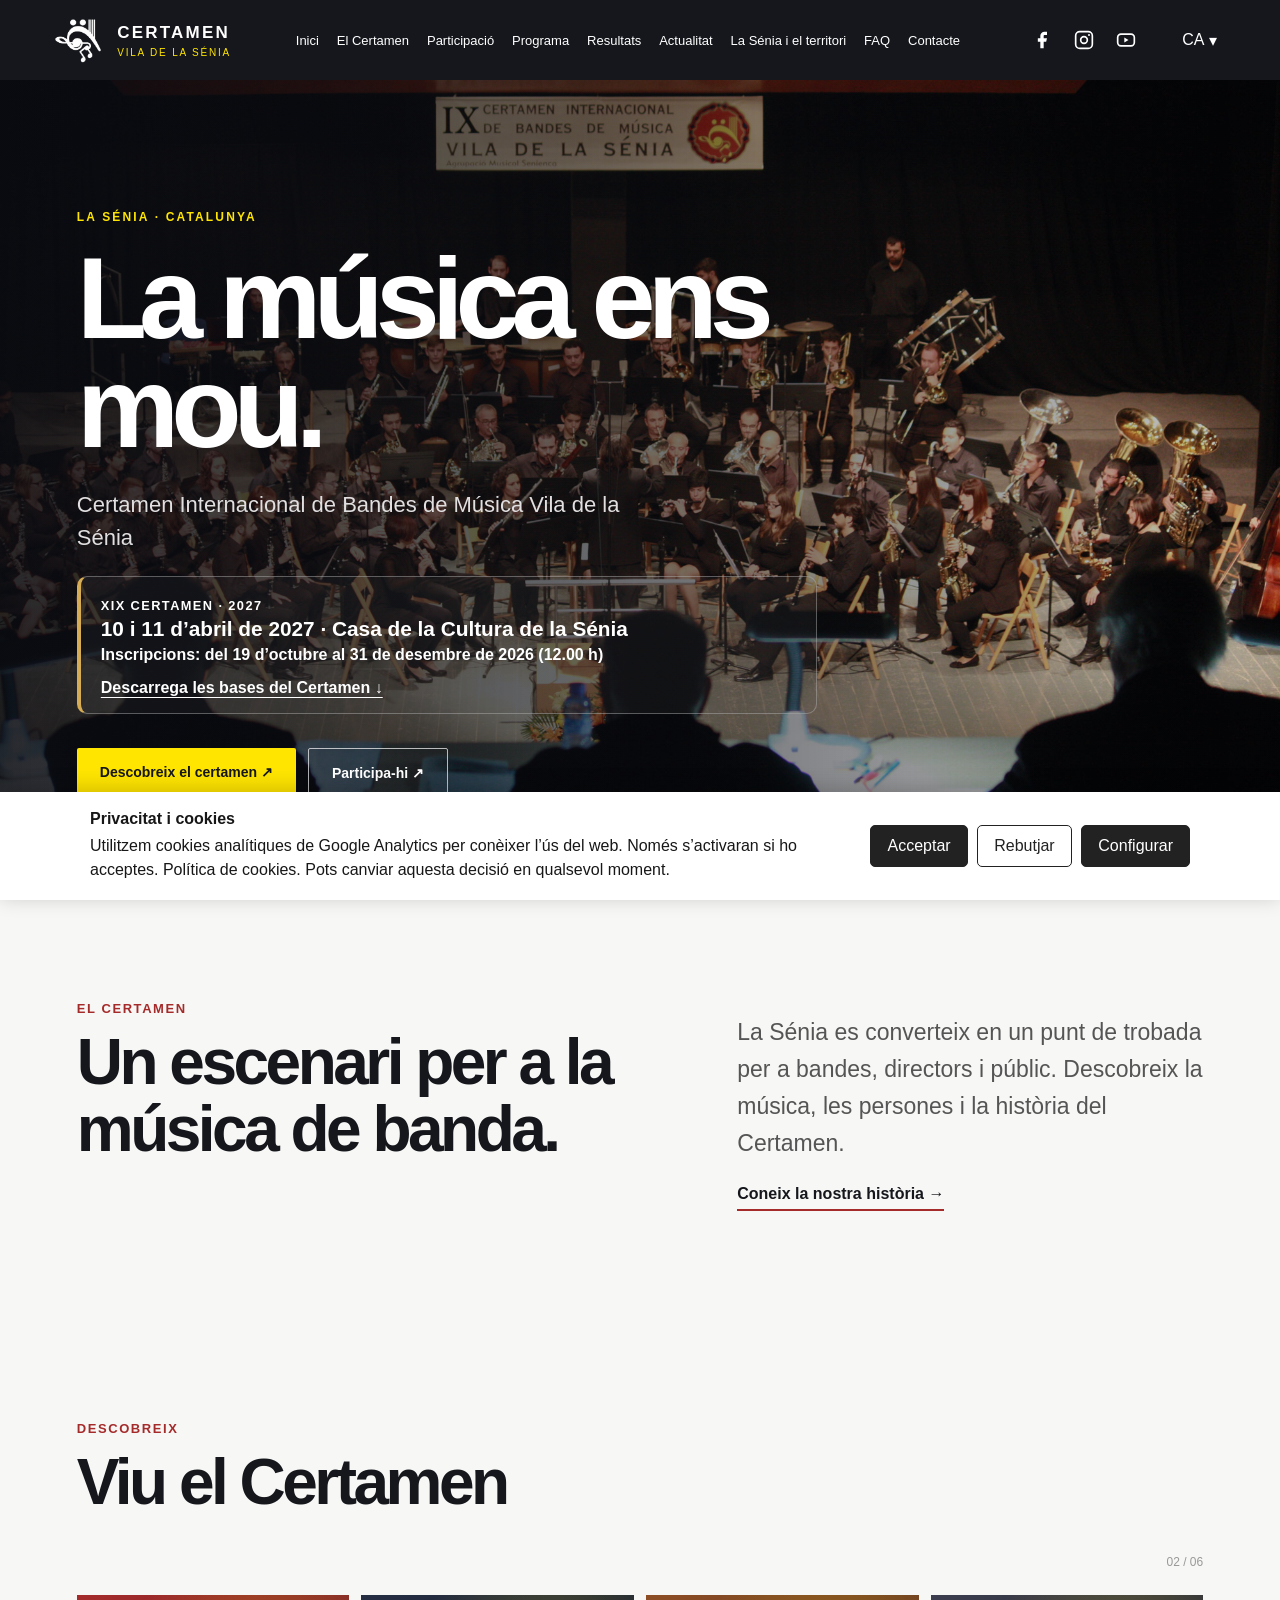
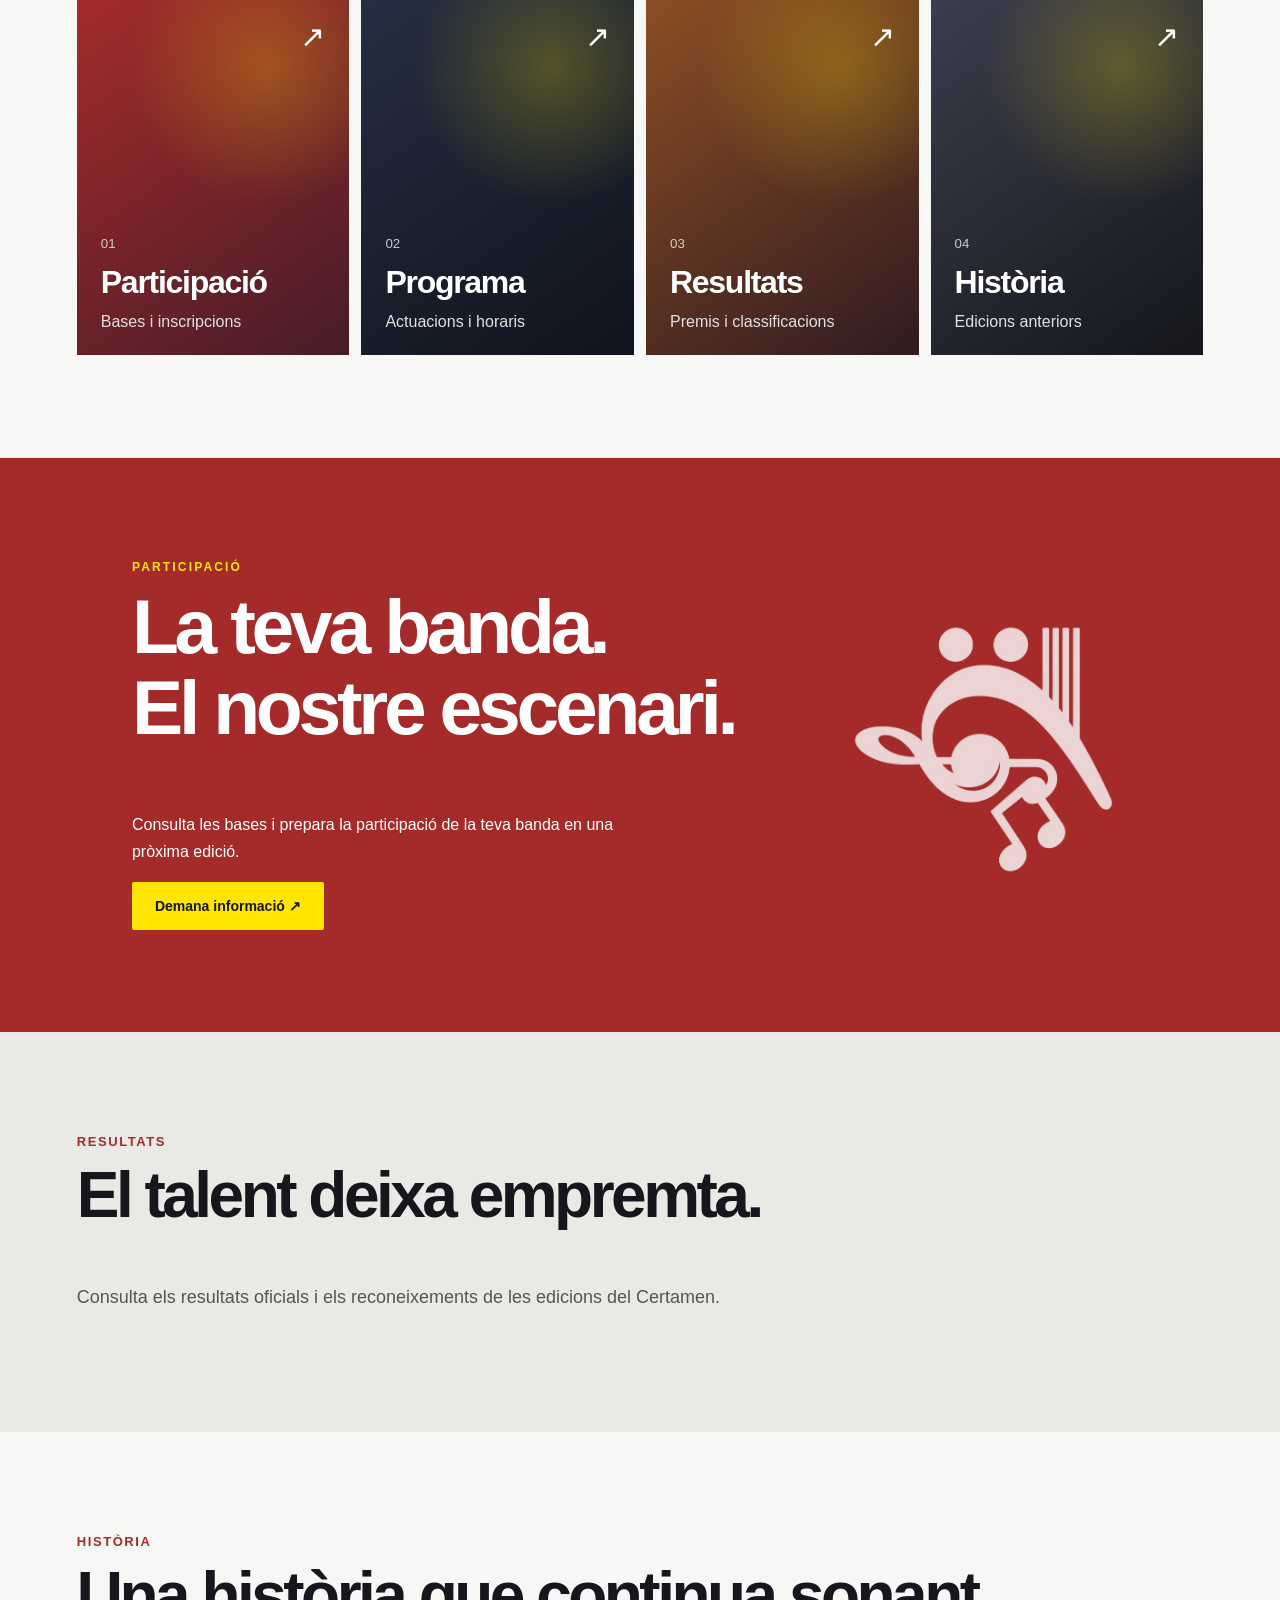
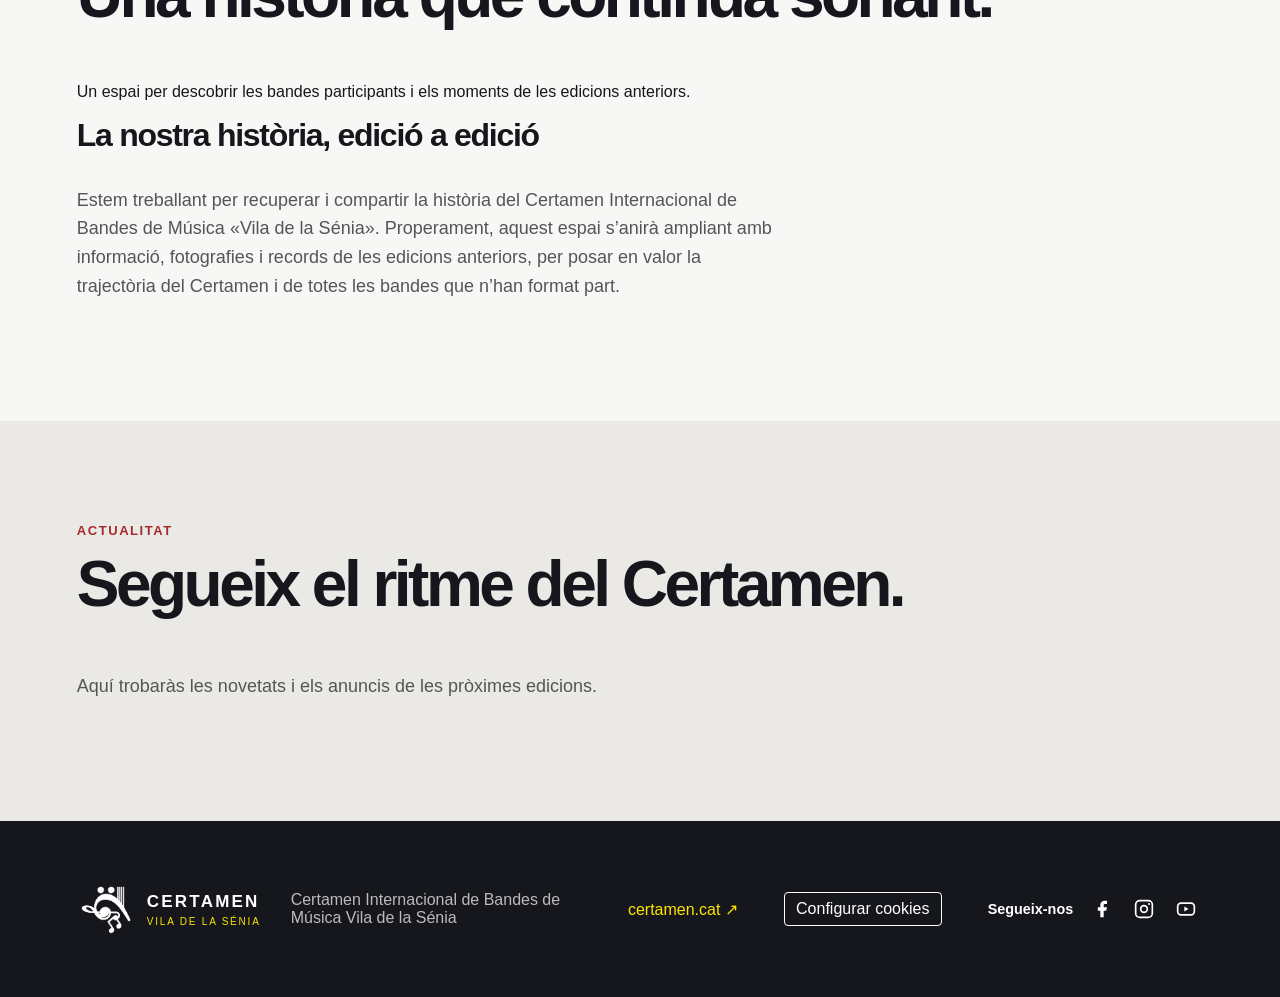
==== commit 1b2e4798: "Separar programa en pàgina pròpia i actualitzar navegació" ====
--- a/index.html
+++ b/index.html
@@ -83,7 +83,7 @@
 <a class="skip" href="#main">
    Salta al contingut
   </a>
-<header class="header"><a data-nav="home" aria-label="Certamen Vila de la Sénia" class="brand" href="index.html"><img alt="" class="brand-logo" height="56" src="assets/logo-silver.png" width="56"/><span><strong>CERTAMEN</strong><small>VILA DE LA SÉNIA</small></span></a><button aria-controls="nav" aria-expanded="false" class="menu-toggle" type="button">Menú</button><nav aria-label="Navegació principal" class="nav" id="nav"><a data-nav="home" aria-current="page" href="index.html">Inici</a><a data-nav="contest" href="el-certamen.html">El Certamen</a><a data-nav="participation" href="inscripcions.html">Participació</a><a data-nav="program" href="index.html#programa">Programa</a><a data-nav="results" href="index.html#resultats">Resultats</a><a data-nav="news" href="index.html#noticies">Actualitat</a><a data-nav="territory" href="territori.html">La Sénia i el territori</a><a data-nav="faq" href="faq.html">FAQ</a><a data-nav="contact" href="contacte.html">Contacte</a></nav><details aria-label="Idioma" class="langs"><summary><span class="lang-current">CA</span><span aria-hidden="true" class="lang-arrow">▾</span></summary><div class="lang-menu"><button aria-pressed="true" data-lang="ca" type="button">Català</button><button aria-pressed="false" data-lang="es" type="button">Castellano</button><button aria-pressed="false" data-lang="gl" type="button">Galego</button><button aria-pressed="false" data-lang="pt" type="button">Português</button><button aria-pressed="false" data-lang="en" type="button">English</button></div></details></header>
+<header class="header"><a data-nav="home" aria-label="Certamen Vila de la Sénia" class="brand" href="index.html"><img alt="" class="brand-logo" height="56" src="assets/logo-silver.png" width="56"/><span><strong>CERTAMEN</strong><small>VILA DE LA SÉNIA</small></span></a><button aria-controls="nav" aria-expanded="false" class="menu-toggle" type="button">Menú</button><nav aria-label="Navegació principal" class="nav" id="nav"><a data-nav="home" aria-current="page" href="index.html">Inici</a><a data-nav="contest" href="el-certamen.html">El Certamen</a><a data-nav="participation" href="inscripcions.html">Participació</a><a data-nav="program" href="programa.html">Programa</a><a data-nav="results" href="index.html#resultats">Resultats</a><a data-nav="news" href="index.html#noticies">Actualitat</a><a data-nav="territory" href="territori.html">La Sénia i el territori</a><a data-nav="faq" href="faq.html">FAQ</a><a data-nav="contact" href="contacte.html">Contacte</a></nav><details aria-label="Idioma" class="langs"><summary><span class="lang-current">CA</span><span aria-hidden="true" class="lang-arrow">▾</span></summary><div class="lang-menu"><button aria-pressed="true" data-lang="ca" type="button">Català</button><button aria-pressed="false" data-lang="es" type="button">Castellano</button><button aria-pressed="false" data-lang="gl" type="button">Galego</button><button aria-pressed="false" data-lang="pt" type="button">Português</button><button aria-pressed="false" data-lang="en" type="button">English</button></div></details></header>
 <main id="main">
 <section class="hero" id="inici">
 <div class="hero-inner">
@@ -162,7 +162,7 @@
        </p>
 </div>
 </a>
-<a class="tile tile-two" href="#programa">
+<a class="tile tile-two" href="programa.html">
 <span class="tile-symbol">
        ↗
       </span>
@@ -231,31 +231,6 @@
 </div>
 <div aria-hidden="true" class="participation-art">
 <img alt="" src="assets/logo-silver.png"/>
-</div>
-</section>
-<section class="section info-section" id="programa">
-<p class="eyebrow red" data-i18n="program">
-     Programa
-    </p>
-<h2 data-i18n="programTitle">
-     Cada actuació, un moment únic.
-    </h2>
-<p data-i18n="programText">
-     El programa de la pròxima edició es publicarà aquí quan estigui disponible.
-    </p>
-
-<div class="program-works">
-<h3 data-i18n="mandatoryWorksTitle">Obres obligades</h3>
-<p data-i18n="mandatoryWorksIntro">Les bandes participants podran escollir una de les obres següents:</p>
-<div class="program-works-grid">
-<article class="program-work"><h4>Evocazioni</h4><p>Paul Huber</p><p class="program-work-publisher"><span data-i18n="publisherLabel">Editorial</span>: <a href="https://www.hebu-music.com/index.php/en/article/paul-huber/molenaar-edition-bv/evocazioni--1985.149949/" target="_blank" rel="noopener noreferrer">Molenaar</a></p><a class="program-work-listen" href="https://www.youtube.com/watch?v=PMfPKR7Ztis" target="_blank" rel="noopener noreferrer"><span aria-hidden="true">▶</span> <span data-i18n="listenWork">Escoltar l’obra</span> ↗</a></article>
-<article class="program-work"><h4>Vranjanka</h4><p class="program-work-composer"><a href="https://kennethhesketh.co.uk/" target="_blank" rel="noopener noreferrer">Kenneth Hesketh</a></p><p class="program-work-publisher"><span data-i18n="publisherLabel">Editorial</span>: <a href="https://www.fabermusic.com/music/vranjanka-4686" target="_blank" rel="noopener noreferrer">Faber</a></p><a class="program-work-listen" href="https://www.youtube.com/watch?v=YsRITZ6oX6c" target="_blank" rel="noopener noreferrer"><span aria-hidden="true">▶</span> <span data-i18n="listenWork">Escoltar l’obra</span> ↗</a></article>
-<article class="program-work"><h4>Timepiece</h4><p class="program-work-composer"><a href="https://www.cindymctee.com/" target="_blank" rel="noopener noreferrer">Cindy McTee</a></p><p class="program-work-publisher"><span data-i18n="publisherLabel">Editorial</span>: <a href="https://billholabmusic.com/product/timepiece-orch-ver-conductor-score/" target="_blank" rel="noopener noreferrer">Bill Holab Music</a></p><a class="program-work-listen" href="https://www.cindymctee.com/timepiece_band.html" target="_blank" rel="noopener noreferrer"><span aria-hidden="true">▶</span> <span data-i18n="listenWork">Escoltar l’obra</span> ↗</a></article>
-<article class="program-work"><h4>Eguzkilore</h4><p class="program-work-composer"><a href="https://www.andresalvarez.es/" target="_blank" rel="noopener noreferrer">Andrés Álvarez</a></p><p class="program-work-publisher"><span data-i18n="publisherLabel">Editorial</span>: <a href="https://www.andresalvarez.es/products/eguzkilore" target="_blank" rel="noopener noreferrer">Mordente Music</a></p></article>
-<article class="program-work"><h4>Un deber de amor</h4><p class="program-work-composer"><a href="https://vicenteortizgimeno.com/" target="_blank" rel="noopener noreferrer">Vicent Ortiz</a></p><p class="program-work-publisher"><span data-i18n="publisherLabel">Editorial</span>: <a href="https://totperlairemusic.com/es/obras-banda/176-385-un-deber-de-amor.html#/26-contenido-set_completo/29-formato-digital" target="_blank" rel="noopener noreferrer">Tot per l’Aire</a></p><a class="program-work-listen" href="https://www.youtube.com/watch?v=_ohVPOqBEK8" target="_blank" rel="noopener noreferrer"><span aria-hidden="true">▶</span> <span data-i18n="listenWork">Escoltar l’obra</span> ↗</a></article>
-<article class="program-work"><h4>En un vasto dominio</h4><p>Ramón Ramos</p><p class="program-work-publisher"><span data-i18n="publisherLabel">Editorial</span>: <a href="https://totperlairemusic.com/es/obras-banda/422-1075-en-un-vasto-dominio.html#/26-contenido-set_completo/29-formato-digital" target="_blank" rel="noopener noreferrer">Tot per l’Aire</a></p><a class="program-work-listen" href="http://fonoteca.cibm-valencia.com/detalles-cd.aspx?idInterpretacion=1360" target="_blank" rel="noopener noreferrer"><span aria-hidden="true">▶</span> <span data-i18n="listenWork">Escoltar l’obra</span> ↗</a></article>
-<article class="program-work"><h4>Multaqa</h4><p class="program-work-composer"><a href="https://www.instagram.com/josemfayosjordan/" target="_blank" rel="noopener noreferrer">José M. Fayos</a></p><p class="program-work-publisher"><span data-i18n="publisherLabel">Editorial</span>: <a href="https://totperlairemusic.com/es/obras-banda/147-multaqa.html" target="_blank" rel="noopener noreferrer">Tot per l’Aire</a></p><a class="program-work-listen" href="https://www.youtube.com/watch?v=LYrReQnO3_M" target="_blank" rel="noopener noreferrer"><span aria-hidden="true">▶</span> <span data-i18n="listenWork">Escoltar l’obra</span> ↗</a></article>
-</div>
 </div>
 </section>
 <section class="section info-section alt" id="resultats">
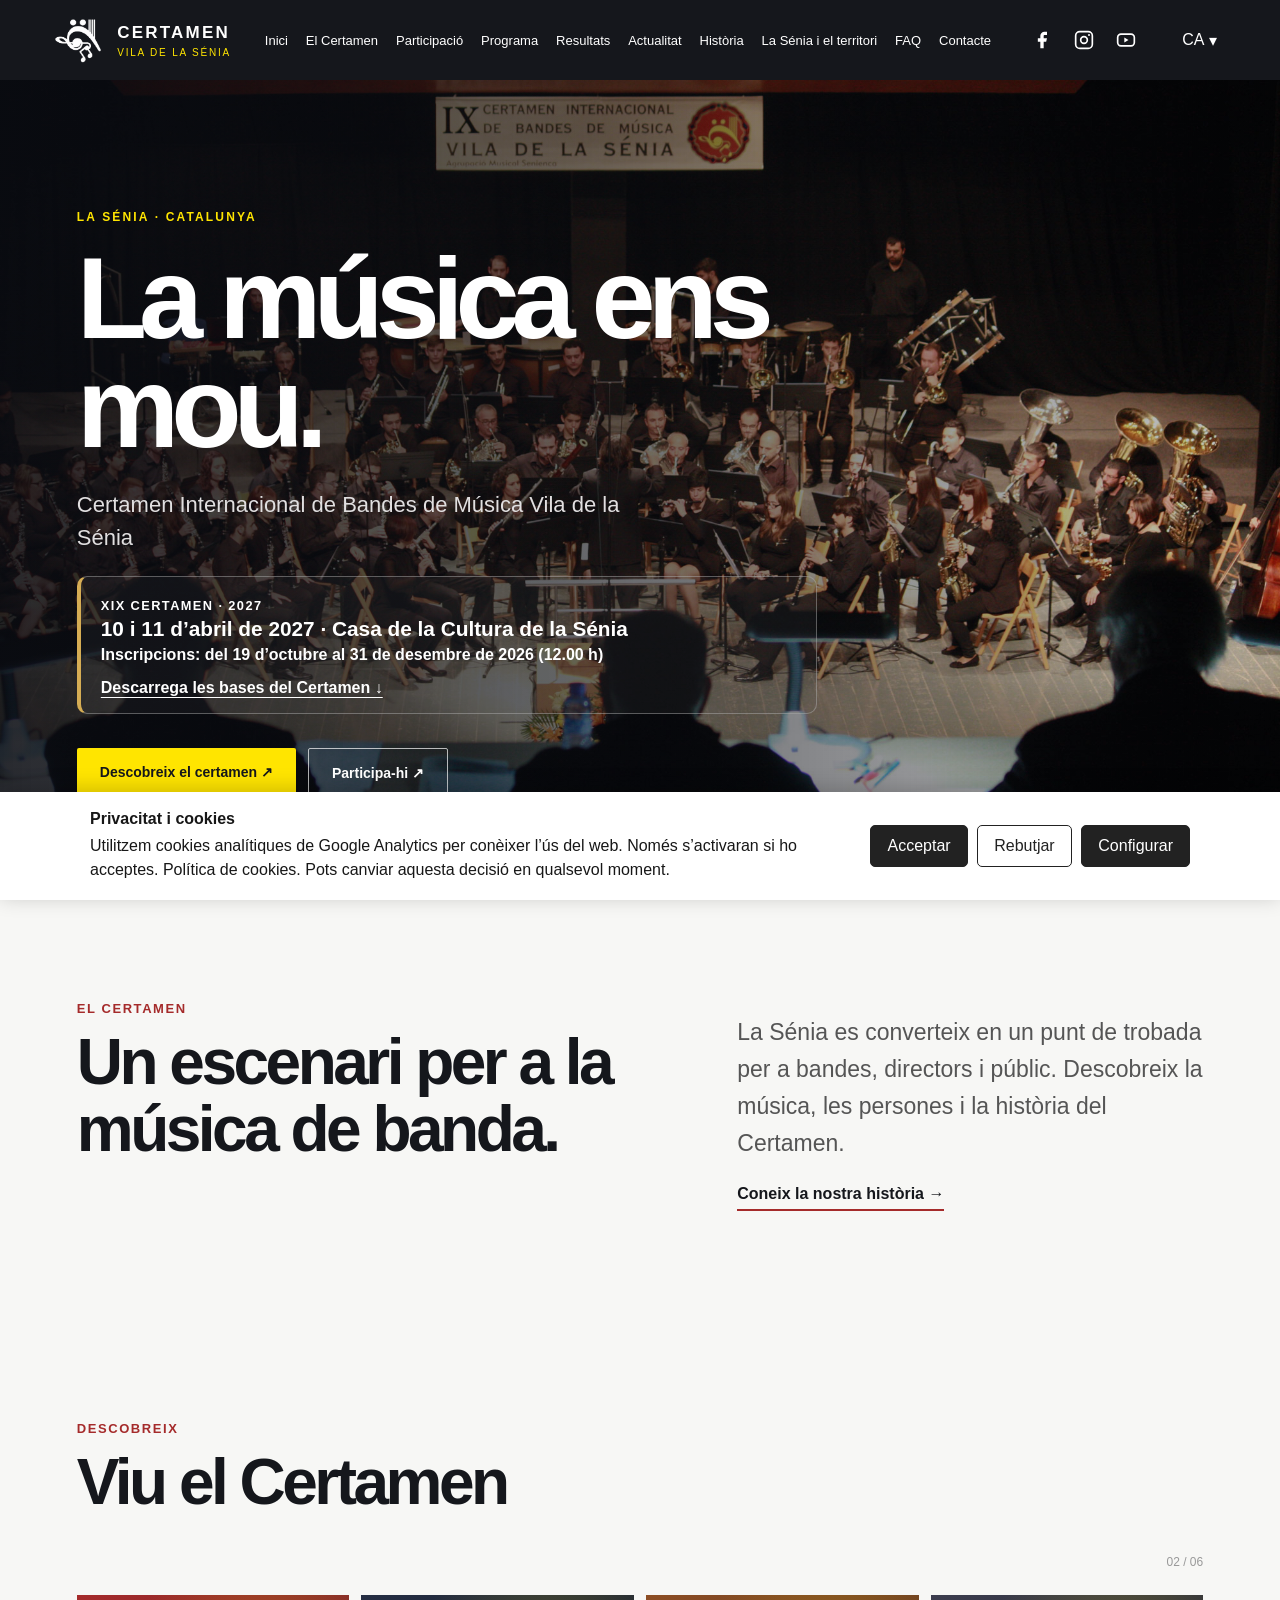
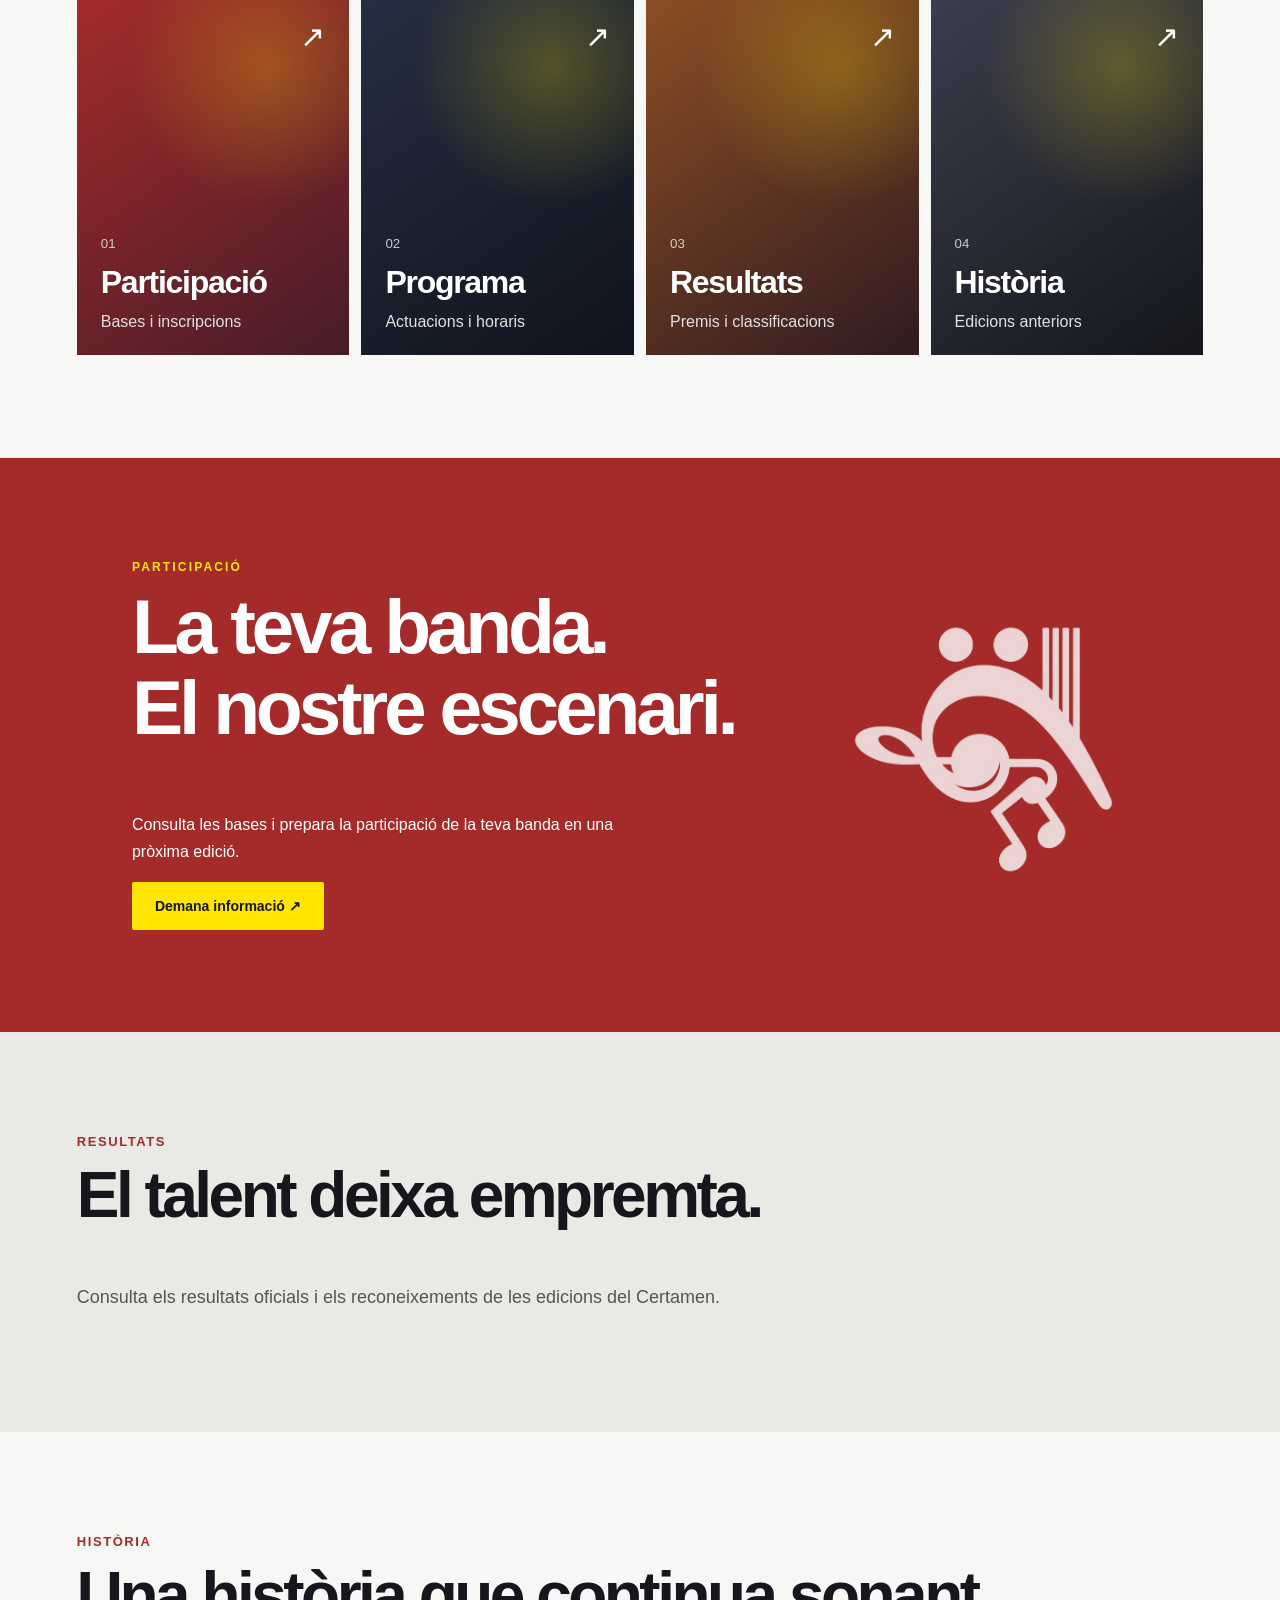
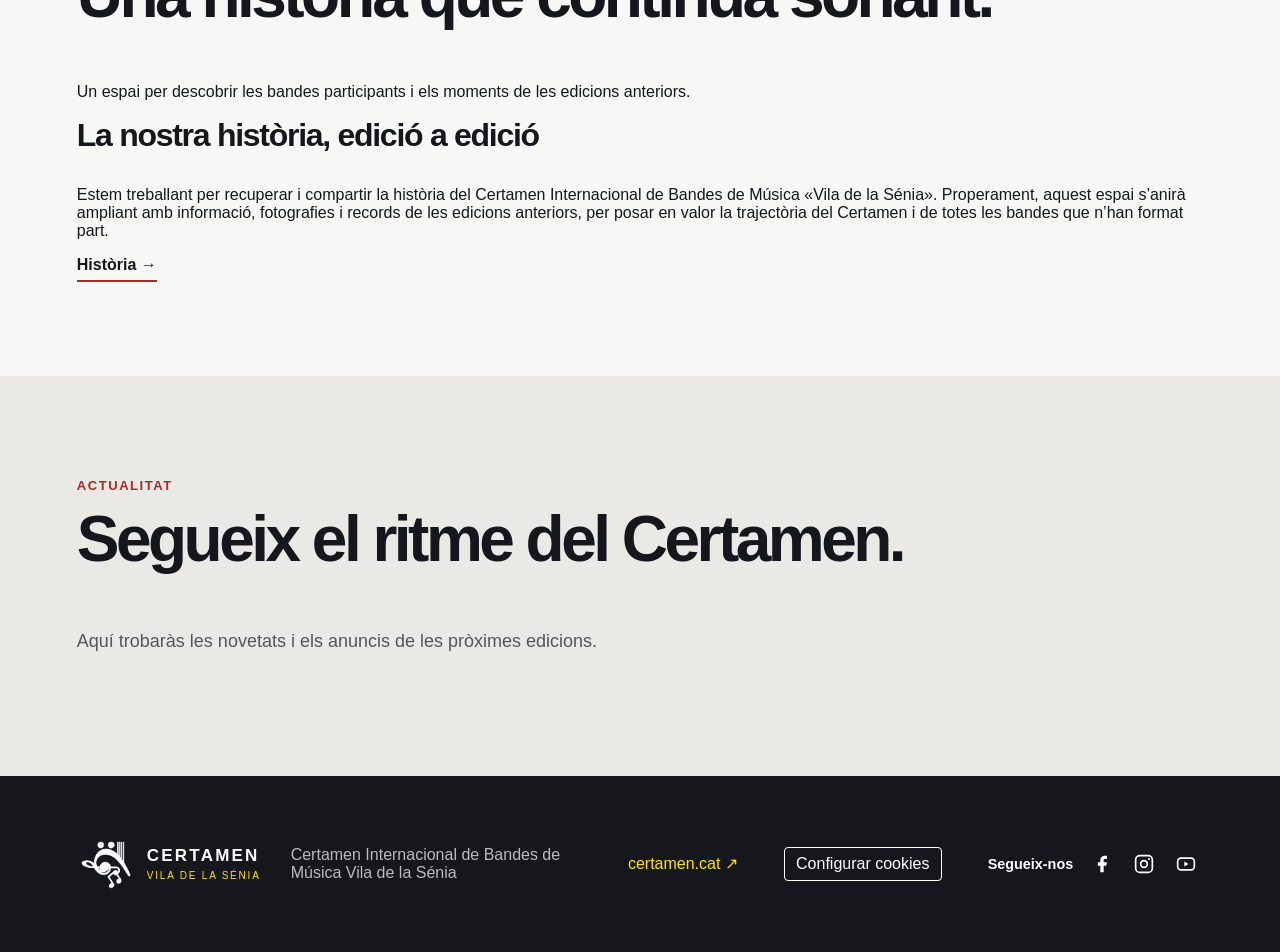
==== commit f384b3ff: "Enllaça la nova secció d'història a la navegació" ====
--- a/index.html
+++ b/index.html
@@ -83,7 +83,7 @@
 <a class="skip" href="#main">
    Salta al contingut
   </a>
-<header class="header"><a data-nav="home" aria-label="Certamen Vila de la Sénia" class="brand" href="index.html"><img alt="" class="brand-logo" height="56" src="assets/logo-silver.png" width="56"/><span><strong>CERTAMEN</strong><small>VILA DE LA SÉNIA</small></span></a><button aria-controls="nav" aria-expanded="false" class="menu-toggle" type="button">Menú</button><nav aria-label="Navegació principal" class="nav" id="nav"><a data-nav="home" aria-current="page" href="index.html">Inici</a><a data-nav="contest" href="el-certamen.html">El Certamen</a><a data-nav="participation" href="inscripcions.html">Participació</a><a data-nav="program" href="programa.html">Programa</a><a data-nav="results" href="index.html#resultats">Resultats</a><a data-nav="news" href="index.html#noticies">Actualitat</a><a data-nav="territory" href="territori.html">La Sénia i el territori</a><a data-nav="faq" href="faq.html">FAQ</a><a data-nav="contact" href="contacte.html">Contacte</a></nav><details aria-label="Idioma" class="langs"><summary><span class="lang-current">CA</span><span aria-hidden="true" class="lang-arrow">▾</span></summary><div class="lang-menu"><button aria-pressed="true" data-lang="ca" type="button">Català</button><button aria-pressed="false" data-lang="es" type="button">Castellano</button><button aria-pressed="false" data-lang="gl" type="button">Galego</button><button aria-pressed="false" data-lang="pt" type="button">Português</button><button aria-pressed="false" data-lang="en" type="button">English</button></div></details></header>
+<header class="header"><a data-nav="home" aria-label="Certamen Vila de la Sénia" class="brand" href="index.html"><img alt="" class="brand-logo" height="56" src="assets/logo-silver.png" width="56"/><span><strong>CERTAMEN</strong><small>VILA DE LA SÉNIA</small></span></a><button aria-controls="nav" aria-expanded="false" class="menu-toggle" type="button">Menú</button><nav aria-label="Navegació principal" class="nav" id="nav"><a data-nav="home" aria-current="page" href="index.html">Inici</a><a data-nav="contest" href="el-certamen.html">El Certamen</a><a data-nav="participation" href="inscripcions.html">Participació</a><a data-nav="program" href="programa.html">Programa</a><a data-nav="results" href="index.html#resultats">Resultats</a><a data-nav="news" href="index.html#noticies">Actualitat</a><a data-nav="history" href="historia.html">Història</a><a data-nav="territory" href="territori.html">La Sénia i el territori</a><a data-nav="faq" href="faq.html">FAQ</a><a data-nav="contact" href="contacte.html">Contacte</a></nav><details aria-label="Idioma" class="langs"><summary><span class="lang-current">CA</span><span aria-hidden="true" class="lang-arrow">▾</span></summary><div class="lang-menu"><button aria-pressed="true" data-lang="ca" type="button">Català</button><button aria-pressed="false" data-lang="es" type="button">Castellano</button><button aria-pressed="false" data-lang="gl" type="button">Galego</button><button aria-pressed="false" data-lang="pt" type="button">Português</button><button aria-pressed="false" data-lang="en" type="button">English</button></div></details></header>
 <main id="main">
 <section class="hero" id="inici">
 <div class="hero-inner">
@@ -194,7 +194,7 @@
        </p>
 </div>
 </a>
-<a class="tile tile-four" href="#historia">
+<a class="tile tile-four" href="historia.html">
 <span class="tile-symbol">
        ↗
       </span>
@@ -256,6 +256,7 @@
     </p>
 <h3 data-i18n="historyComingTitle">La nostra història, edició a edició</h3>
 <p data-i18n="historyComingText">Estem treballant per recuperar i compartir la història del Certamen Internacional de Bandes de Música «Vila de la Sénia». Properament, aquest espai s’anirà ampliant amb informació, fotografies i records de les edicions anteriors, per posar en valor la trajectòria del Certamen i de totes les bandes que n’han format part.</p>
+<a class="text-link" href="historia.html" data-nav="history">Història →</a>
 </section>
 <section class="section info-section alt" id="noticies">
 <p class="eyebrow red" data-i18n="news">
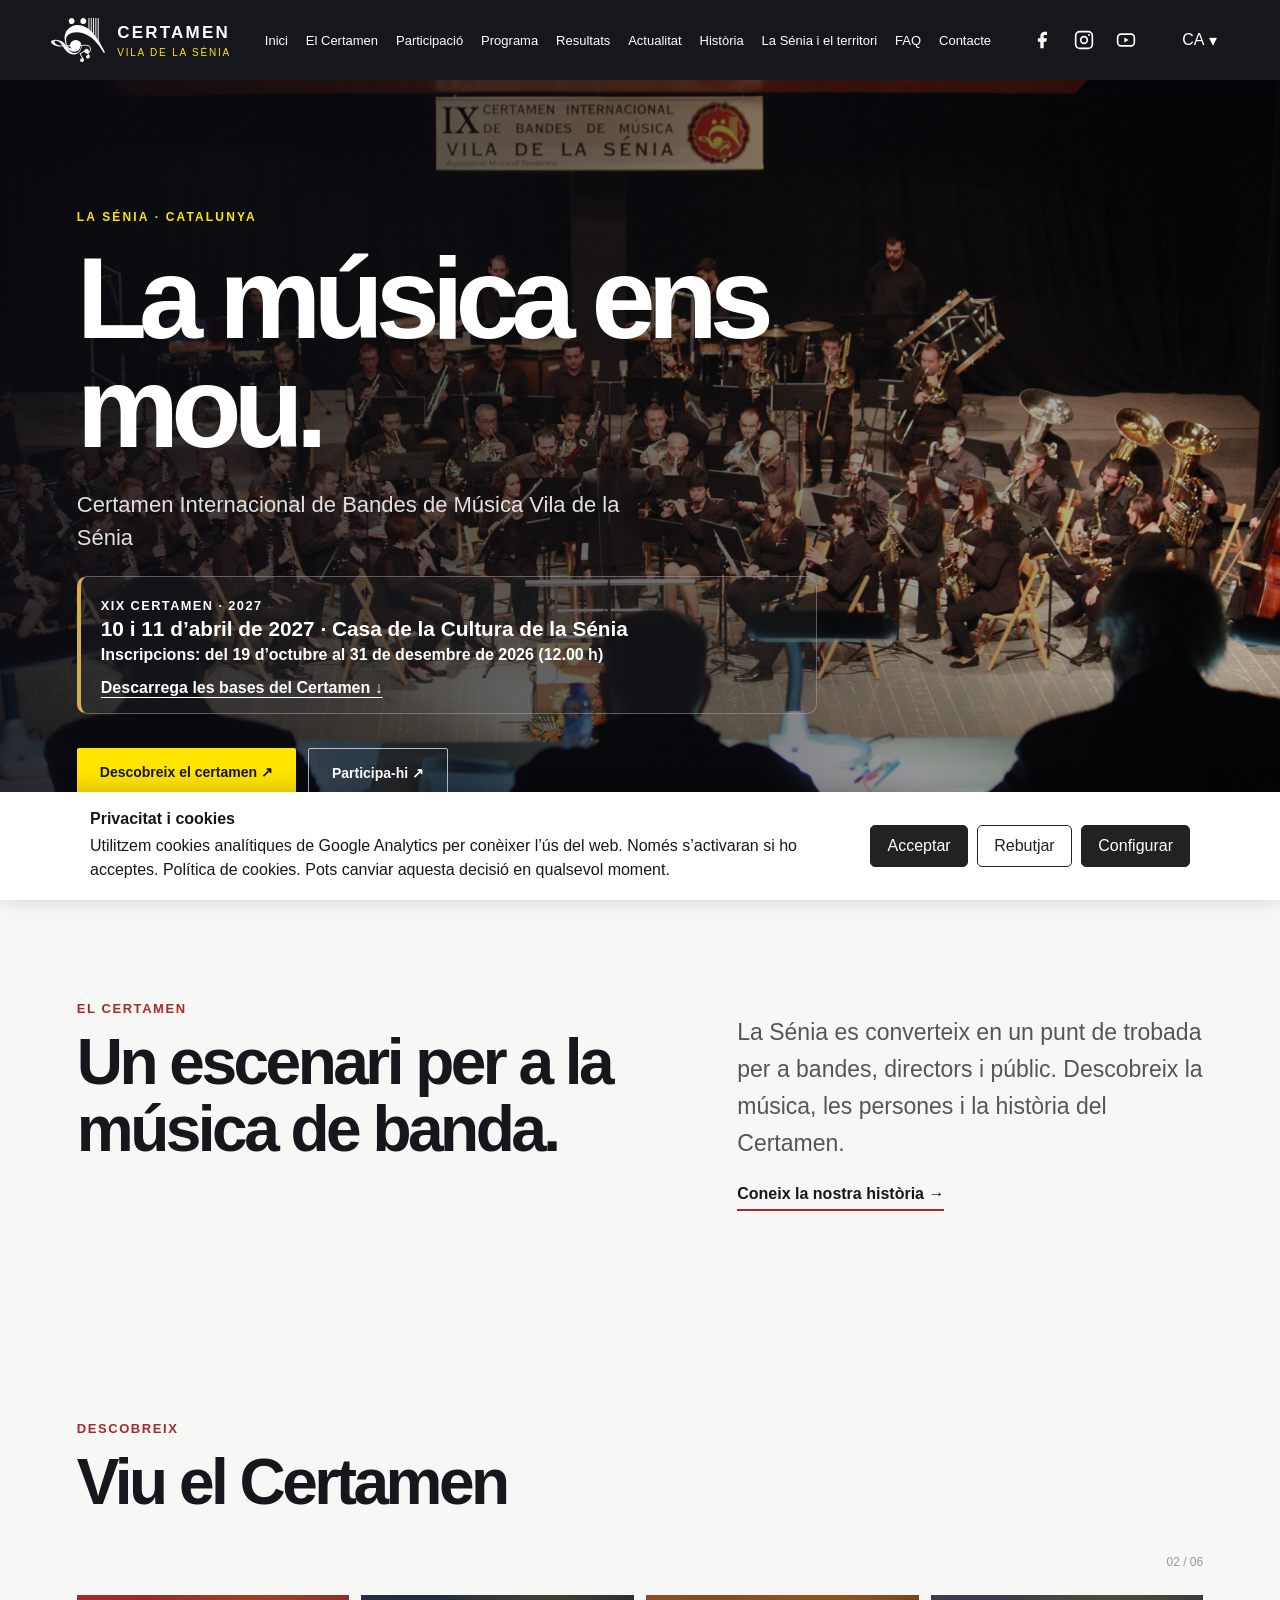
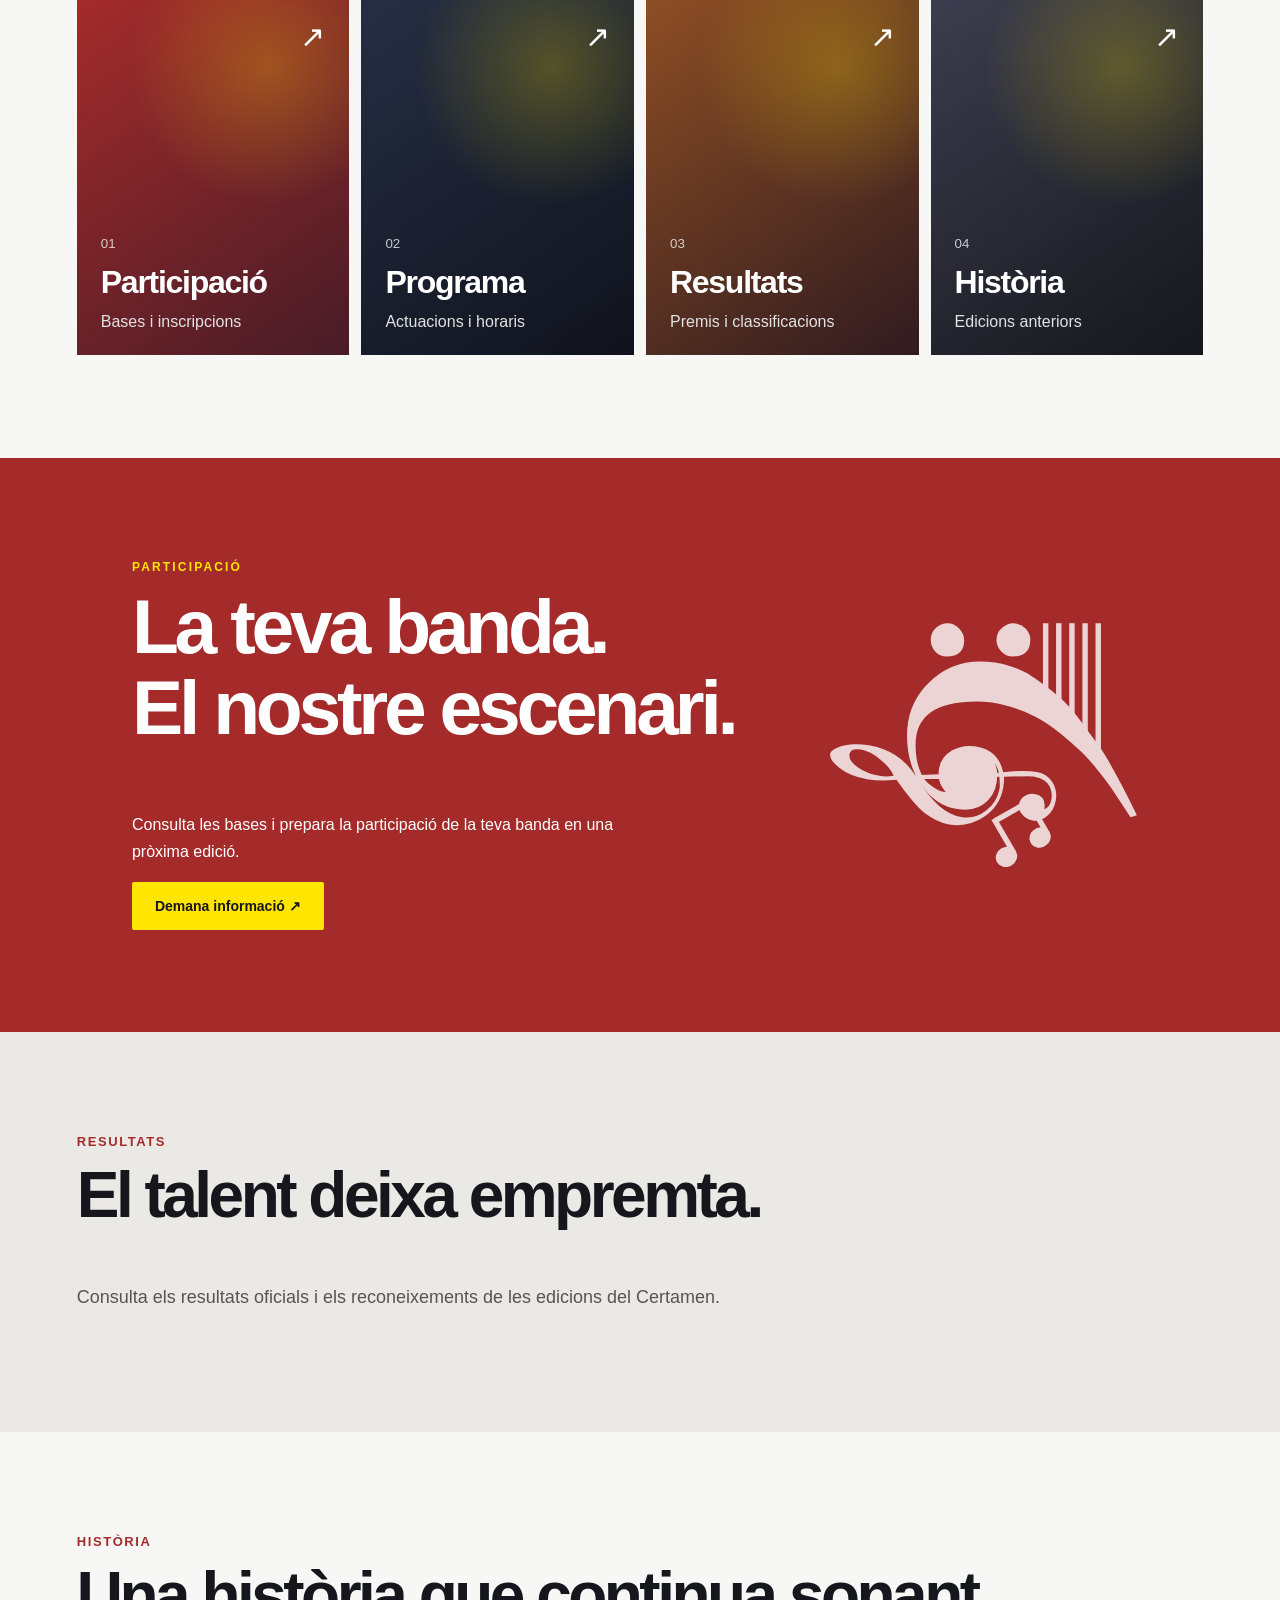
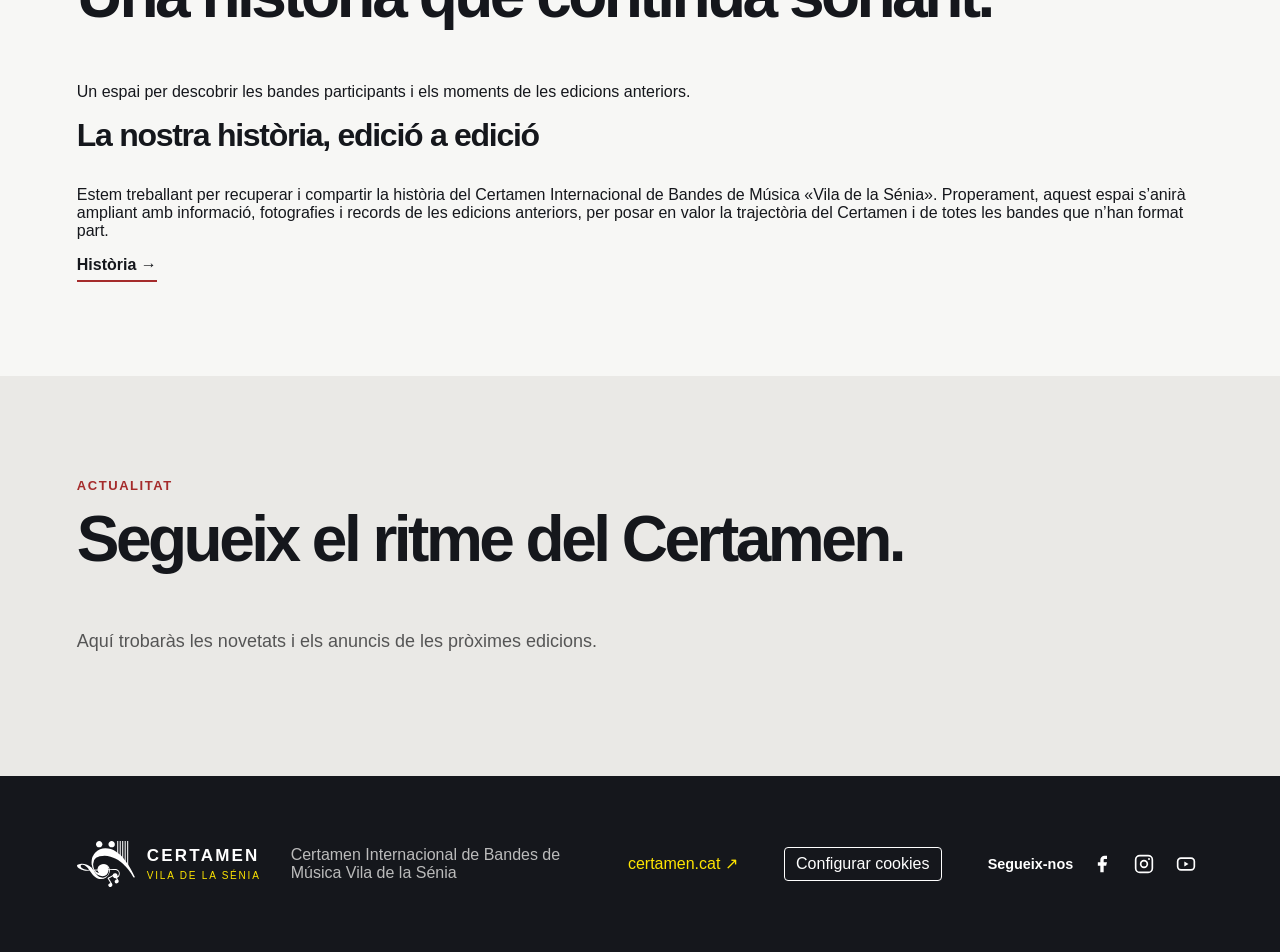
==== commit c868d41b: "Substitueix el logo de la web pel logo vectorial del certamen en blanc Afegeix assets/logo-certamen-" ====
--- a/index.html
+++ b/index.html
@@ -83,7 +83,7 @@
 <a class="skip" href="#main">
    Salta al contingut
   </a>
-<header class="header"><a data-nav="home" aria-label="Certamen Vila de la Sénia" class="brand" href="index.html"><img alt="" class="brand-logo" height="56" src="assets/logo-silver.png" width="56"/><span><strong>CERTAMEN</strong><small>VILA DE LA SÉNIA</small></span></a><button aria-controls="nav" aria-expanded="false" class="menu-toggle" type="button">Menú</button><nav aria-label="Navegació principal" class="nav" id="nav"><a data-nav="home" aria-current="page" href="index.html">Inici</a><a data-nav="contest" href="el-certamen.html">El Certamen</a><a data-nav="participation" href="inscripcions.html">Participació</a><a data-nav="program" href="programa.html">Programa</a><a data-nav="results" href="index.html#resultats">Resultats</a><a data-nav="news" href="index.html#noticies">Actualitat</a><a data-nav="history" href="historia.html">Història</a><a data-nav="territory" href="territori.html">La Sénia i el territori</a><a data-nav="faq" href="faq.html">FAQ</a><a data-nav="contact" href="contacte.html">Contacte</a></nav><details aria-label="Idioma" class="langs"><summary><span class="lang-current">CA</span><span aria-hidden="true" class="lang-arrow">▾</span></summary><div class="lang-menu"><button aria-pressed="true" data-lang="ca" type="button">Català</button><button aria-pressed="false" data-lang="es" type="button">Castellano</button><button aria-pressed="false" data-lang="gl" type="button">Galego</button><button aria-pressed="false" data-lang="pt" type="button">Português</button><button aria-pressed="false" data-lang="en" type="button">English</button></div></details></header>
+<header class="header"><a data-nav="home" aria-label="Certamen Vila de la Sénia" class="brand" href="index.html"><img alt="" class="brand-logo" height="56" src="assets/logo-certamen-blanc.svg" width="56"/><span><strong>CERTAMEN</strong><small>VILA DE LA SÉNIA</small></span></a><button aria-controls="nav" aria-expanded="false" class="menu-toggle" type="button">Menú</button><nav aria-label="Navegació principal" class="nav" id="nav"><a data-nav="home" aria-current="page" href="index.html">Inici</a><a data-nav="contest" href="el-certamen.html">El Certamen</a><a data-nav="participation" href="inscripcions.html">Participació</a><a data-nav="program" href="programa.html">Programa</a><a data-nav="results" href="index.html#resultats">Resultats</a><a data-nav="news" href="index.html#noticies">Actualitat</a><a data-nav="history" href="historia.html">Història</a><a data-nav="territory" href="territori.html">La Sénia i el territori</a><a data-nav="faq" href="faq.html">FAQ</a><a data-nav="contact" href="contacte.html">Contacte</a></nav><details aria-label="Idioma" class="langs"><summary><span class="lang-current">CA</span><span aria-hidden="true" class="lang-arrow">▾</span></summary><div class="lang-menu"><button aria-pressed="true" data-lang="ca" type="button">Català</button><button aria-pressed="false" data-lang="es" type="button">Castellano</button><button aria-pressed="false" data-lang="gl" type="button">Galego</button><button aria-pressed="false" data-lang="pt" type="button">Português</button><button aria-pressed="false" data-lang="en" type="button">English</button></div></details></header>
 <main id="main">
 <section class="hero" id="inici">
 <div class="hero-inner">
@@ -230,7 +230,7 @@
      </a>
 </div>
 <div aria-hidden="true" class="participation-art">
-<img alt="" src="assets/logo-silver.png"/>
+<img alt="" src="assets/logo-certamen-blanc.svg"/>
 </div>
 </section>
 <section class="section info-section alt" id="resultats">
@@ -272,7 +272,7 @@
 </main>
 <footer>
 <div class="footer-brand">
-<img alt="" class="brand-logo" height="56" src="assets/logo-silver.png" width="56"/>
+<img alt="" class="brand-logo" height="56" src="assets/logo-certamen-blanc.svg" width="56"/>
 <div>
 <strong>
       CERTAMEN
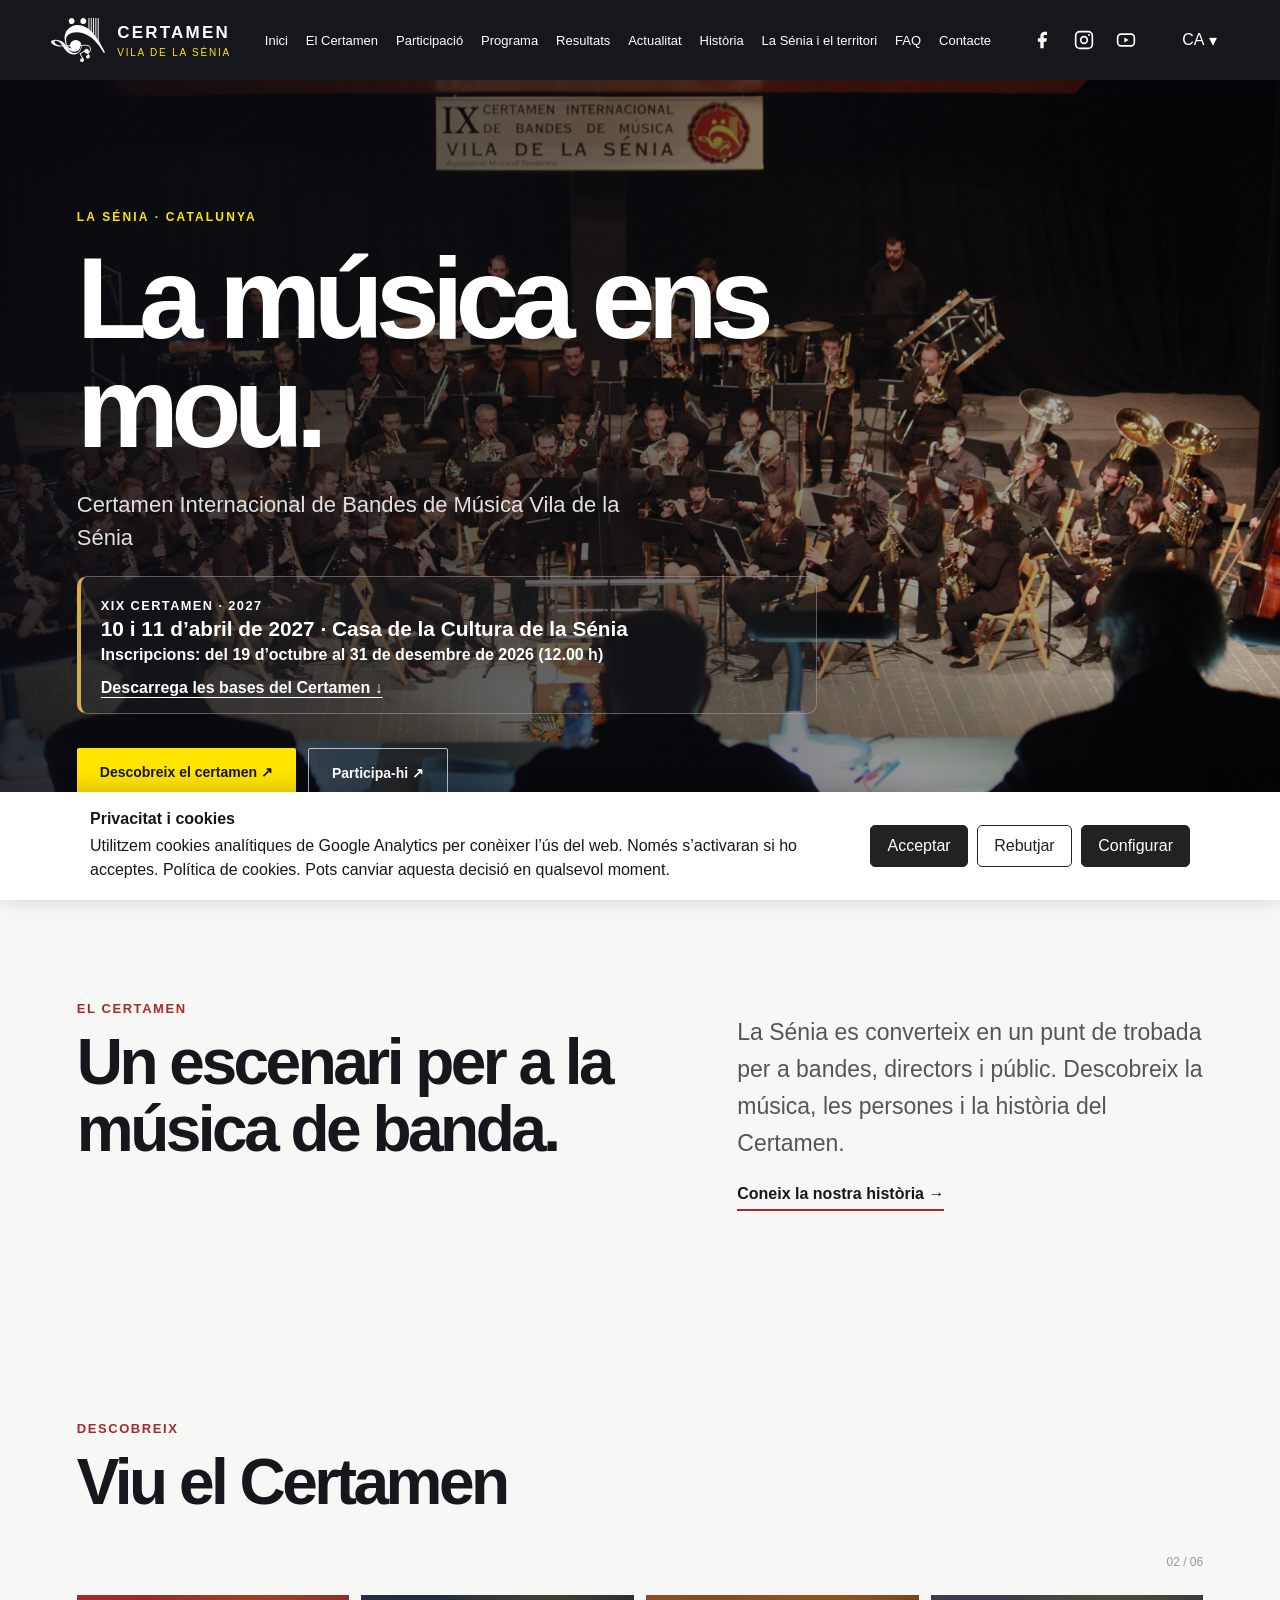
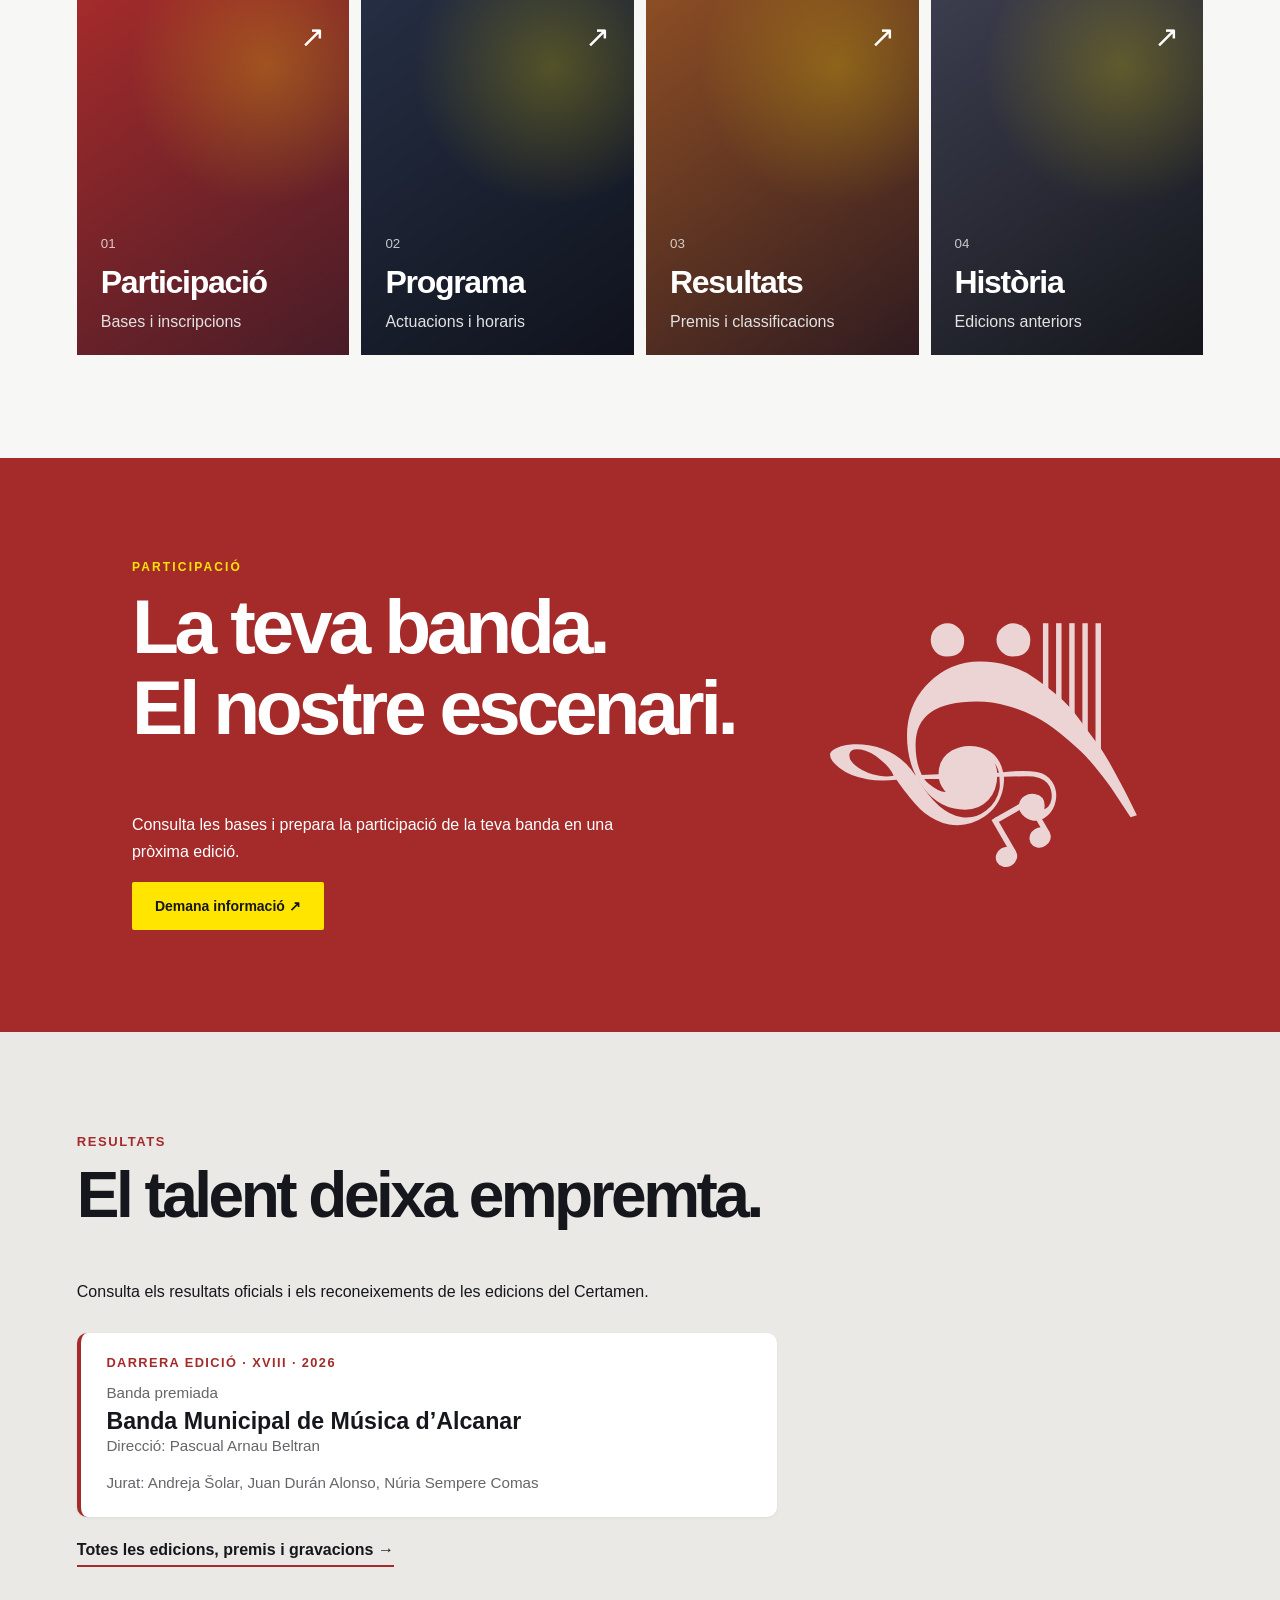
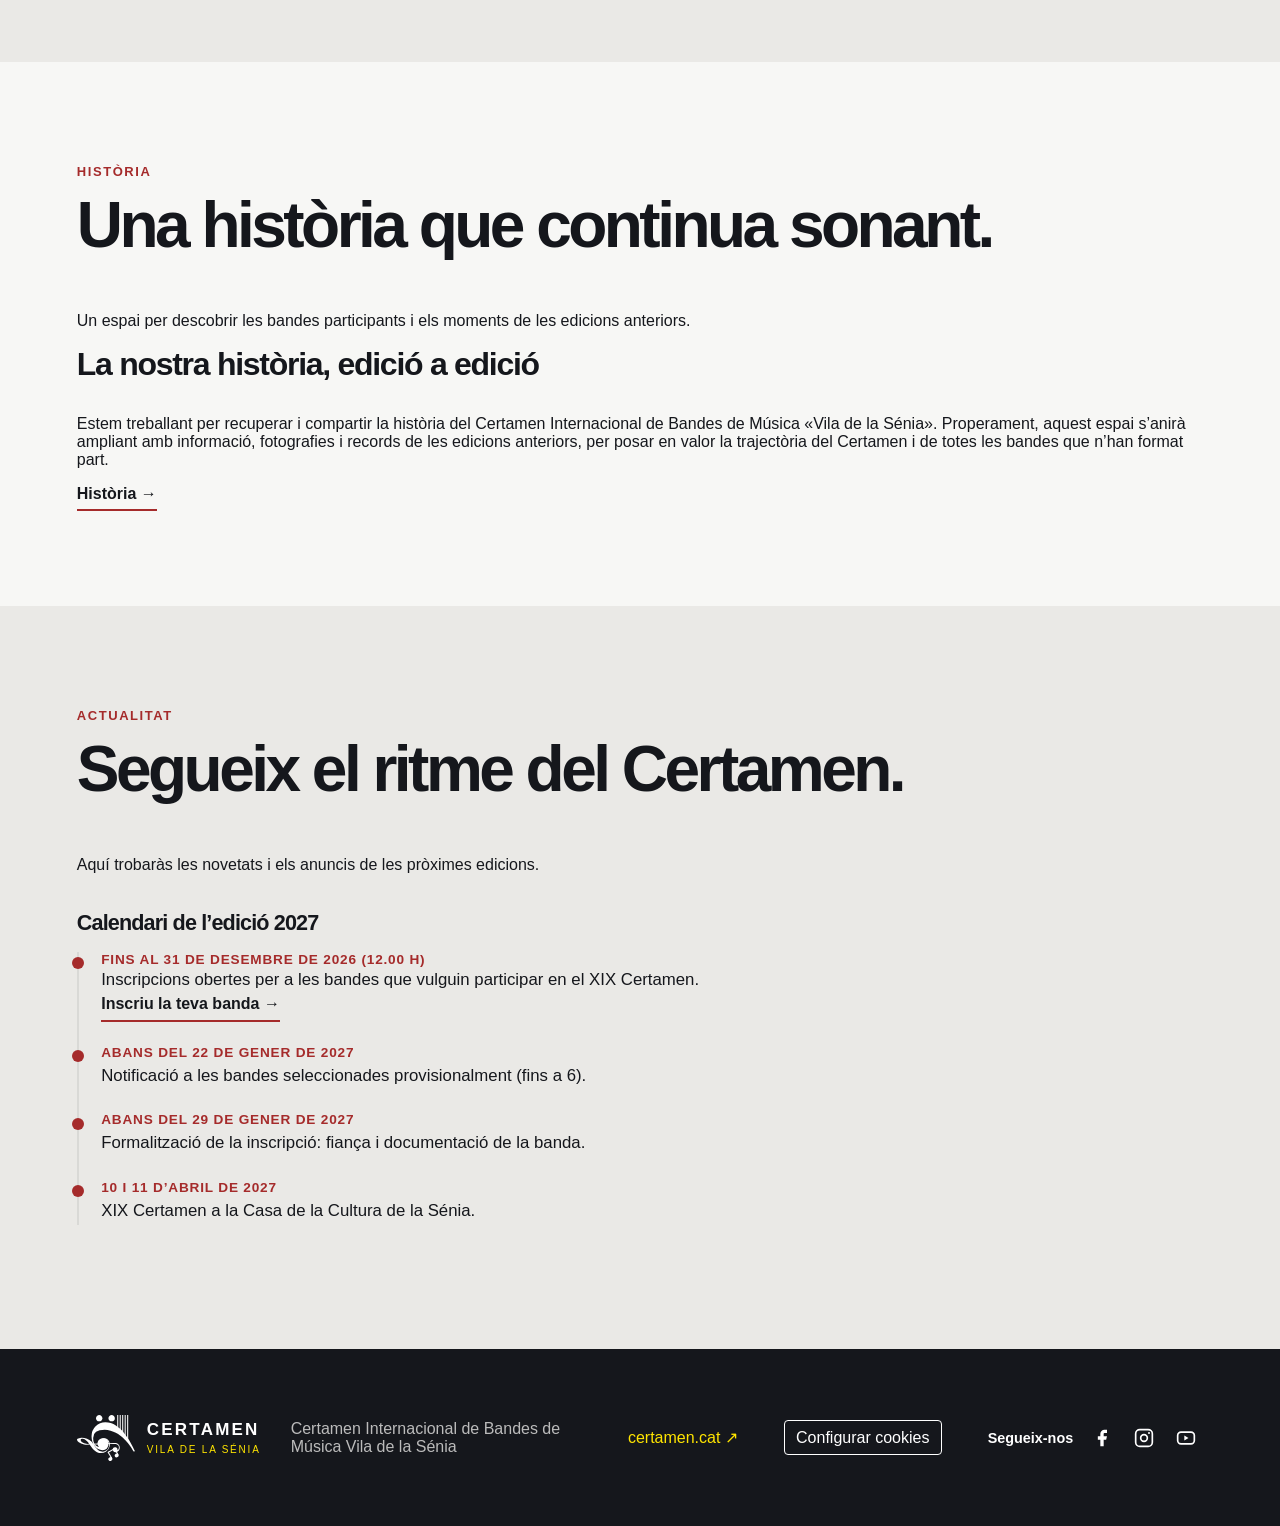
==== commit ba08bccd: "Contingut de la portada, imatge per a xarxes i README actualitzat - Resultats: targeta amb la darrer" ====
--- a/index.html
+++ b/index.html
@@ -8,11 +8,11 @@
 <meta content="#15171c" name="theme-color"/>
 
 <title>Certamen Internacional de Bandes de Música Vila de la Sénia | Catalunya</title>
-<link href="assets/favicon.png" rel="icon" type="image/png"/>
+<link href="assets/favicon.svg" rel="icon" type="image/svg+xml"/><link href="assets/favicon_32.png" rel="icon" sizes="32x32" type="image/png"/><link href="assets/favicon.png" rel="apple-touch-icon"/>
 <link href="css/estils.css" rel="stylesheet"/>
 <script defer="" src="js/script.js">
 </script>
-<meta content="ca" name="language"/><meta content="Certamen Internacional de Bandes de Música Vila de la Sénia: participació, programa, resultats, història, actualitat i informació per a bandes." name="description"/><meta content="Agrupació Musical Senienca" name="author"/><meta content="Certamen Internacional de Bandes de Música Vila de la Sénia" property="og:title"/><meta content="Certamen Internacional de Bandes de Música Vila de la Sénia: participació, programa, resultats, història, actualitat i informació per a bandes." property="og:description"/><meta content="website" property="og:type"/><meta content="Certamen Internacional de Bandes de Música Vila de la Sénia" property="og:site_name"/><meta content="ca_ES" property="og:locale"/><meta content="ES-CT" name="geo.region"/><meta content="La Sénia" name="geo.placename"/><link rel="canonical" href="https://certamen.cat/"/><meta property="og:url" content="https://certamen.cat/"/><meta property="og:image" content="https://certamen.cat/assets/logo-silver.png"/><!-- CA/ES/GL/PT/EN comparteixen actualment la mateixa URL i es tradueixen amb JavaScript; per això no s’afegeixen hreflang amb URLs inexistents. --><script type="application/ld+json">{
+<meta content="ca" name="language"/><meta content="Certamen Internacional de Bandes de Música Vila de la Sénia: participació, programa, resultats, història, actualitat i informació per a bandes." name="description"/><meta content="Agrupació Musical Senienca" name="author"/><meta content="Certamen Internacional de Bandes de Música Vila de la Sénia" property="og:title"/><meta content="Certamen Internacional de Bandes de Música Vila de la Sénia: participació, programa, resultats, història, actualitat i informació per a bandes." property="og:description"/><meta content="website" property="og:type"/><meta content="Certamen Internacional de Bandes de Música Vila de la Sénia" property="og:site_name"/><meta content="ca_ES" property="og:locale"/><meta content="ES-CT" name="geo.region"/><meta content="La Sénia" name="geo.placename"/><link rel="canonical" href="https://certamen.cat/"/><meta property="og:url" content="https://certamen.cat/"/><meta property="og:image" content="https://certamen.cat/assets/og-certamen-2027.jpg"/><meta property="og:image:width" content="1200"/><meta property="og:image:height" content="630"/><meta property="og:image:alt" content="Certamen Internacional de Bandes de Música Vila de la Sénia · 10 i 11 d’abril de 2027"/><meta name="twitter:card" content="summary_large_image"/><!-- CA/ES/GL/PT/EN comparteixen actualment la mateixa URL i es tradueixen amb JavaScript; per això no s’afegeixen hreflang amb URLs inexistents. --><script type="application/ld+json">{
   "@context": "https://schema.org",
 "url": "https://certamen.cat/",
   "@graph": [
@@ -243,6 +243,14 @@
 <p data-i18n="resultsText">
      Consulta els resultats oficials i els reconeixements de les edicions del Certamen.
     </p>
+<!-- RESULTATS: es genera amb la darrera edició amb bandes premiades de data/historia.json (js/script.js). -->
+<article class="results-latest" id="results-latest" hidden>
+<p class="results-kicker"><span data-i18n="resultsLatest">Darrera edició</span> · <span data-results="edition"></span></p>
+<p class="results-label" data-i18n="resultsAwarded" data-results="awarded-label">Banda premiada</p>
+<ul class="results-bands" data-results="bands"></ul>
+<p class="results-jury" data-results="jury-row"><span data-i18n="resultsJury">Jurat</span>: <span data-results="jury"></span></p>
+</article>
+<a class="text-link" href="historia.html" data-i18n="resultsMore">Totes les edicions, premis i gravacions →</a>
 </section>
 <section class="section info-section" id="historia">
 <p class="eyebrow red" data-i18n="history">
@@ -268,6 +276,27 @@
 <p data-i18n="newsText">
      Aquí trobaràs les novetats i els anuncis de les pròximes edicions.
     </p>
+<!-- ACTUALITAT: calendari de l'edició 2027. Els elements amb data passada es mostren atenuats (js/script.js). -->
+<h3 class="news-heading" data-i18n="newsCalendar">Calendari de l’edició 2027</h3>
+<ol class="news-timeline">
+<li class="news-item" data-until="2026-12-31T12:00:00+01:00">
+<p class="news-date" data-i18n="newsItem1Date">Fins al 31 de desembre de 2026 (12.00 h)</p>
+<p class="news-text" data-i18n="newsItem1Text">Inscripcions obertes per a les bandes que vulguin participar en el XIX Certamen.</p>
+<a class="text-link" href="inscripcions.html" data-i18n="newsItem1Link">Inscriu la teva banda →</a>
+</li>
+<li class="news-item" data-until="2027-01-22T00:00:00+01:00">
+<p class="news-date" data-i18n="newsItem2Date">Abans del 22 de gener de 2027</p>
+<p class="news-text" data-i18n="newsItem2Text">Notificació a les bandes seleccionades provisionalment (fins a 6).</p>
+</li>
+<li class="news-item" data-until="2027-01-29T00:00:00+01:00">
+<p class="news-date" data-i18n="newsItem3Date">Abans del 29 de gener de 2027</p>
+<p class="news-text" data-i18n="newsItem3Text">Formalització de la inscripció: fiança i documentació de la banda.</p>
+</li>
+<li class="news-item" data-until="2027-04-12T00:00:00+02:00">
+<p class="news-date" data-i18n="newsItem4Date">10 i 11 d’abril de 2027</p>
+<p class="news-text" data-i18n="newsItem4Text">XIX Certamen a la Casa de la Cultura de la Sénia.</p>
+</li>
+</ol>
 </section>
 </main>
 <footer>
--- a/css/estils.css
+++ b/css/estils.css
@@ -1634,3 +1634,24 @@
   .header .nav { order: 5; }
   .header .langs[open] .lang-menu { right: 0; left: auto; }
 }
+
+/* PORTADA · Resultats (darrera edició) i Actualitat (calendari) */
+.results-latest { margin: 2rem 0 1.5rem; padding: 1.4rem 1.6rem; max-width: 700px; background: #fff; border-left: 4px solid var(--red); border-radius: 10px; box-shadow: 0 1px 3px rgba(0,0,0,.06); }
+.results-latest p { margin: 0; }
+.results-kicker { font-size: .8rem; font-weight: 800; letter-spacing: .11em; text-transform: uppercase; color: var(--red); }
+.results-label { margin-top: .9rem !important; font-size: .95rem; color: var(--muted); }
+.results-bands { list-style: none; margin: .3rem 0 0; padding: 0; }
+.results-bands li { margin: .25rem 0; font-size: clamp(1.15rem, 2.2vw, 1.45rem); line-height: 1.3; }
+.results-conductor { display: block; font-size: .95rem; color: var(--muted); }
+.info-section .results-latest .results-jury { margin-top: .9rem; font-size: .95rem; color: var(--muted); }
+.news-heading { margin: 2.2rem 0 1rem; font-size: 1.35rem; }
+.news-timeline { list-style: none; margin: 0 0 1rem; padding: 0; max-width: 700px; border-left: 2px solid #d9d9d6; }
+.news-item { position: relative; margin: 0 0 1.4rem; padding-left: 1.4rem; }
+.news-item::before { content: ""; position: absolute; left: -7px; top: .35rem; width: 12px; height: 12px; border-radius: 50%; background: var(--red); }
+.news-item p { margin: 0; }
+.info-section .news-item .news-date { font-size: .85rem; font-weight: 800; letter-spacing: .06em; text-transform: uppercase; color: var(--red); }
+.info-section .news-item .news-text { margin-top: .2rem; font-size: 1.05rem; color: inherit; }
+.news-item .text-link { display: inline-block; margin-top: .35rem; }
+.news-item.is-past { opacity: .5; }
+.news-item.is-past::before { background: #9a9a9a; }
+.news-item.is-past .text-link { display: none; }
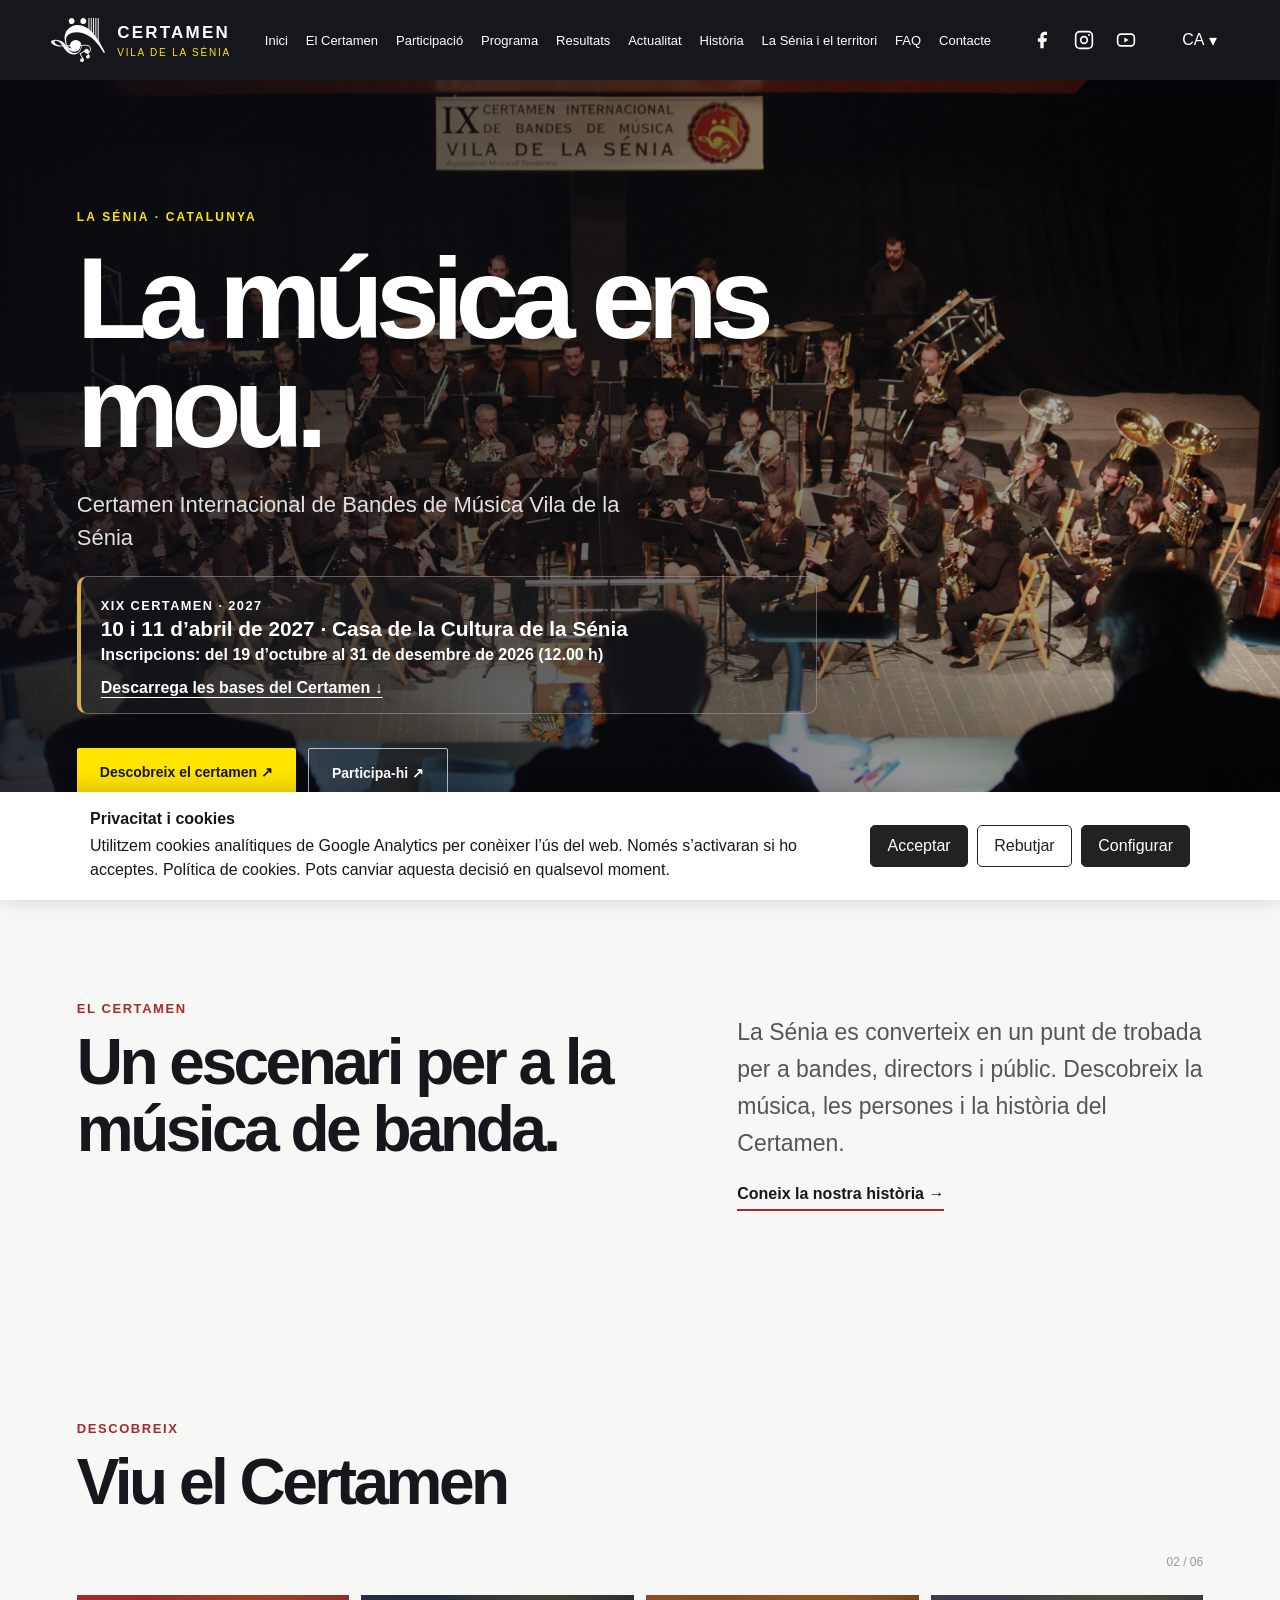
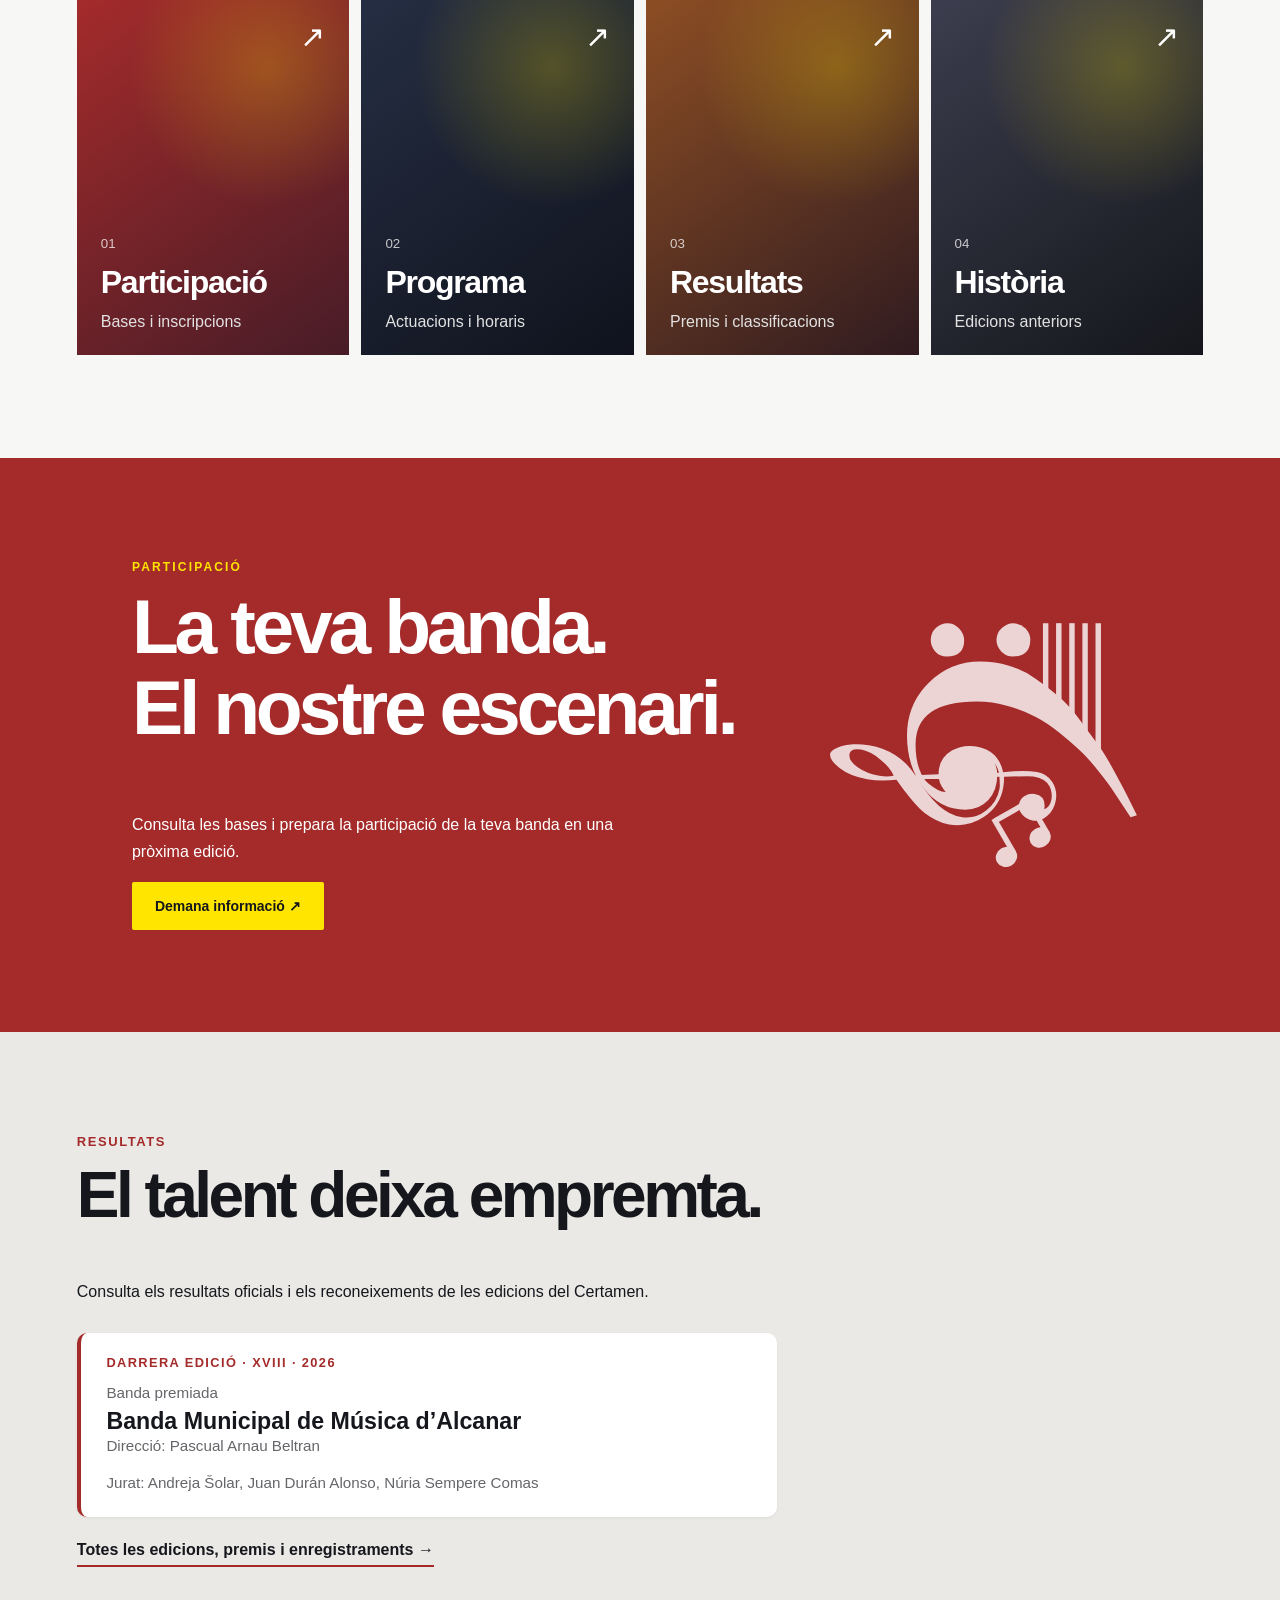
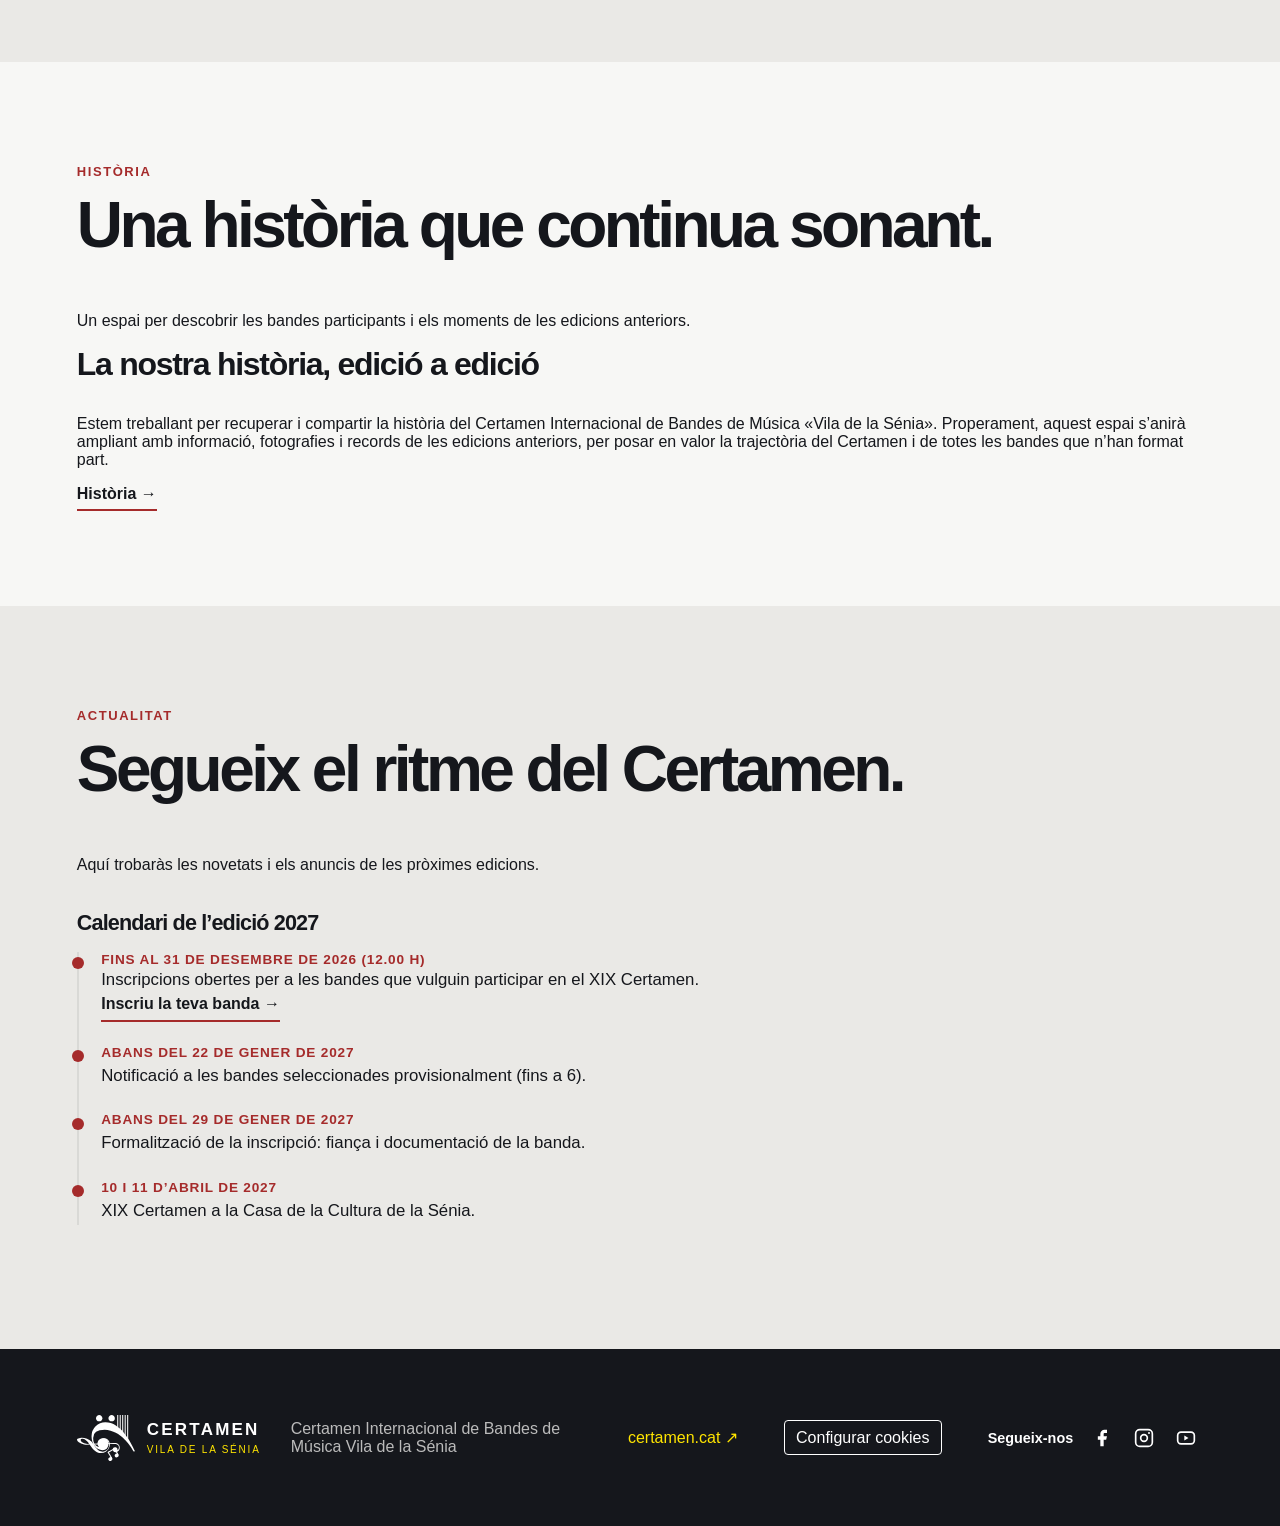
==== commit 02c4266b: "Fa servir «enregistrament(s)» en lloc de «gravació/gravacions» als textos en català Co-Authored-By: " ====
--- a/index.html
+++ b/index.html
@@ -250,7 +250,7 @@
 <ul class="results-bands" data-results="bands"></ul>
 <p class="results-jury" data-results="jury-row"><span data-i18n="resultsJury">Jurat</span>: <span data-results="jury"></span></p>
 </article>
-<a class="text-link" href="historia.html" data-i18n="resultsMore">Totes les edicions, premis i gravacions →</a>
+<a class="text-link" href="historia.html" data-i18n="resultsMore">Totes les edicions, premis i enregistraments →</a>
 </section>
 <section class="section info-section" id="historia">
 <p class="eyebrow red" data-i18n="history">
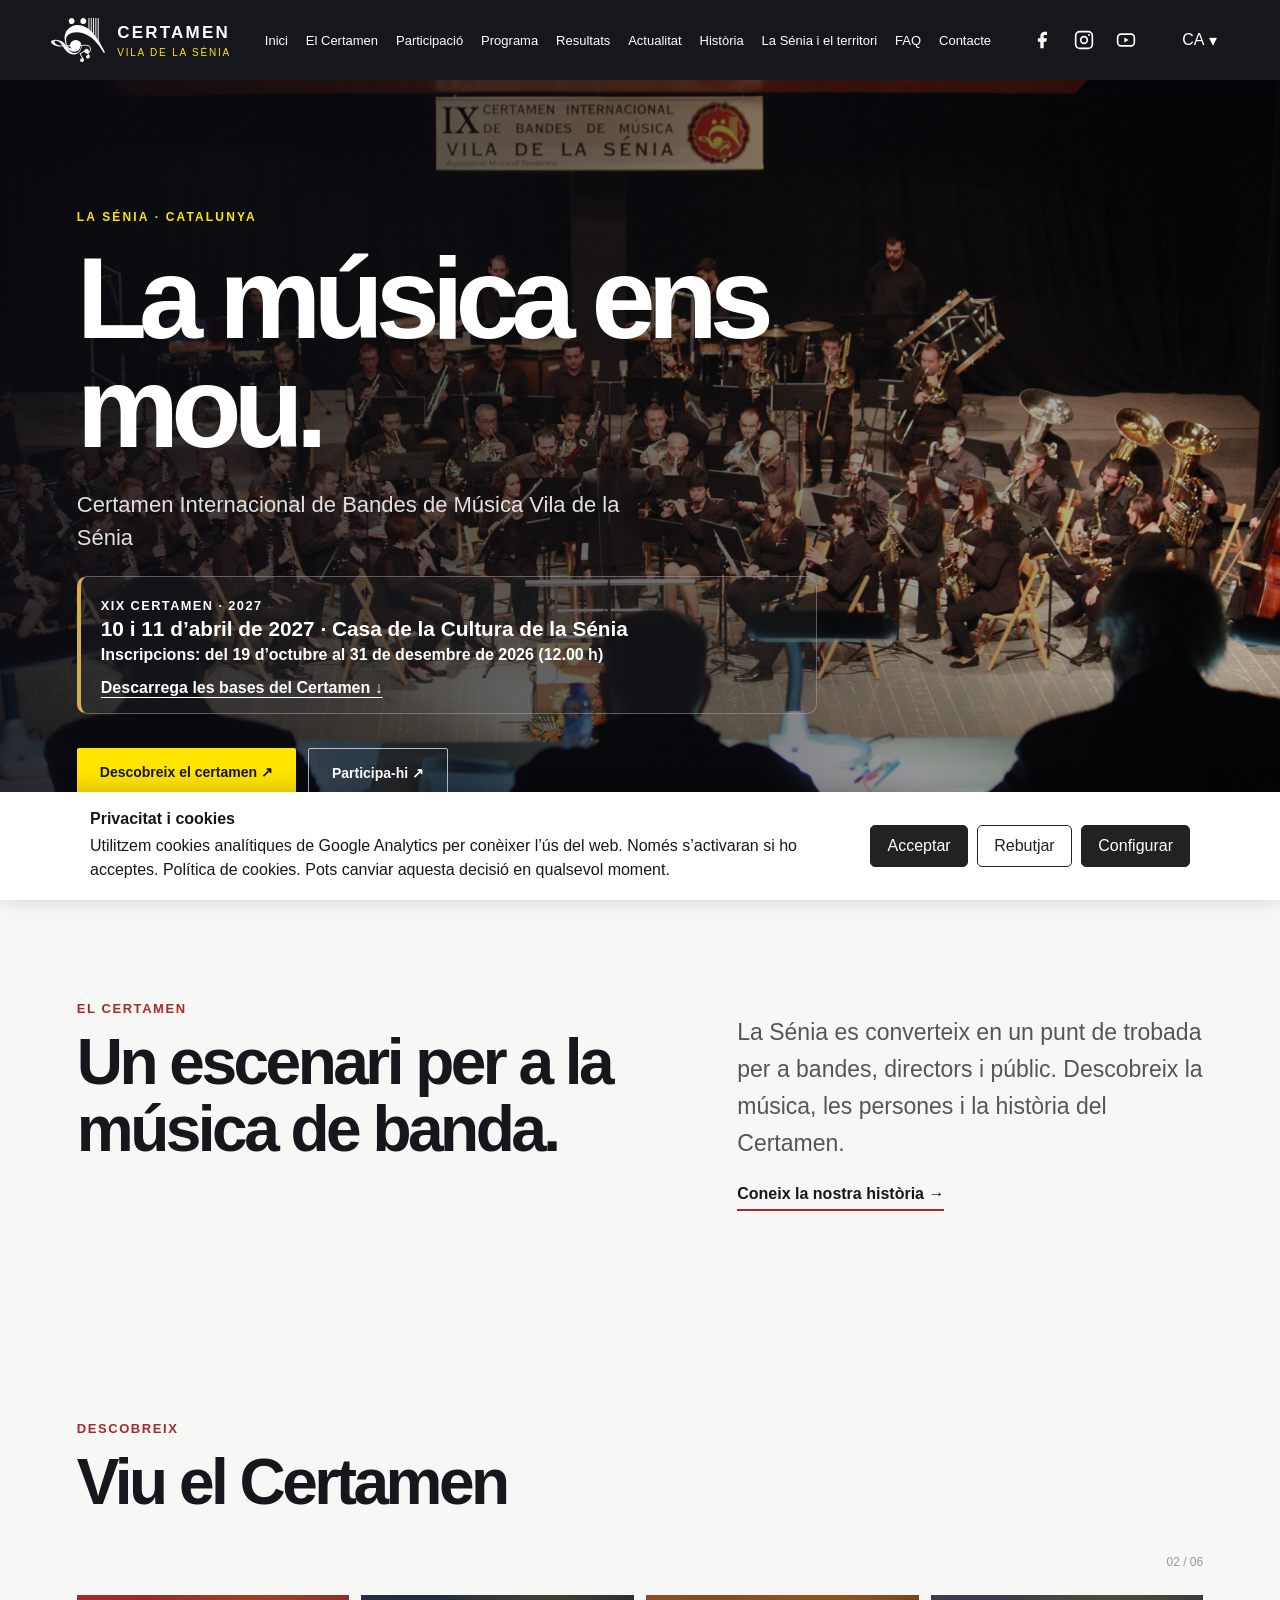
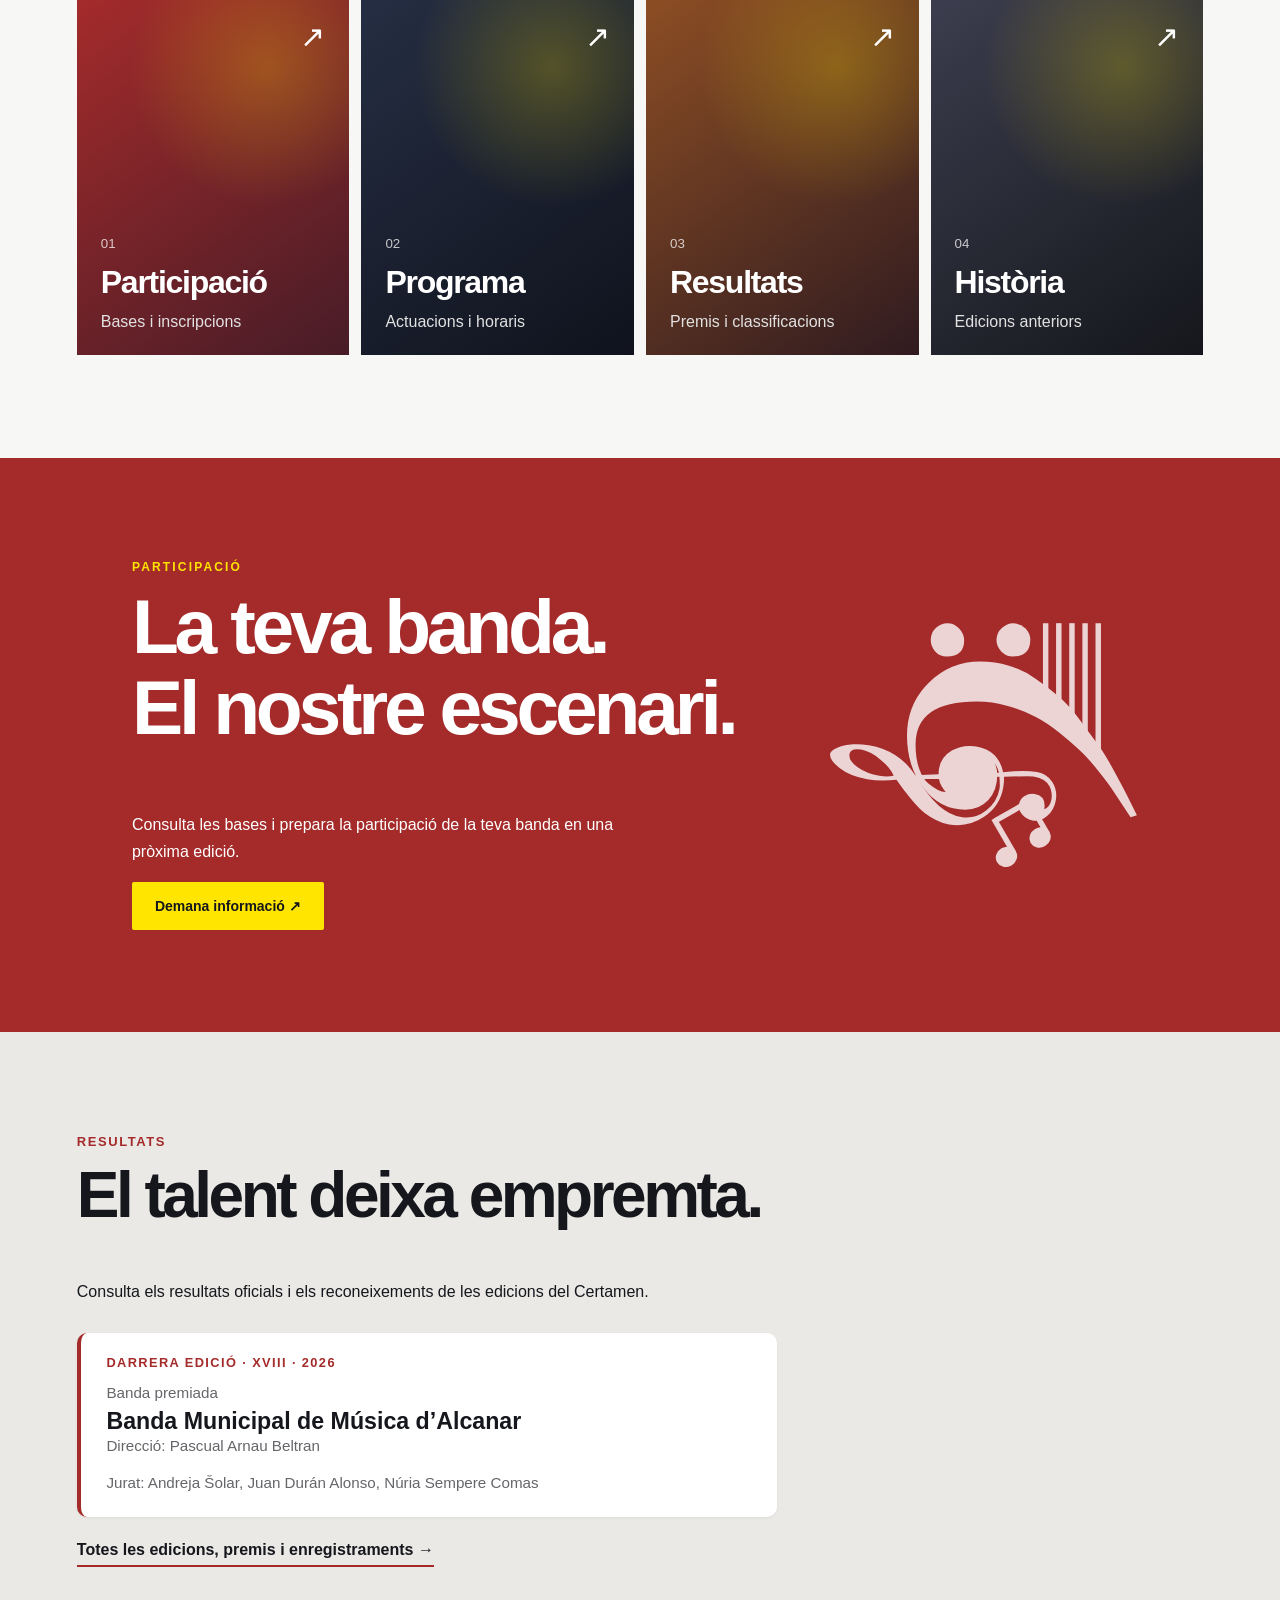
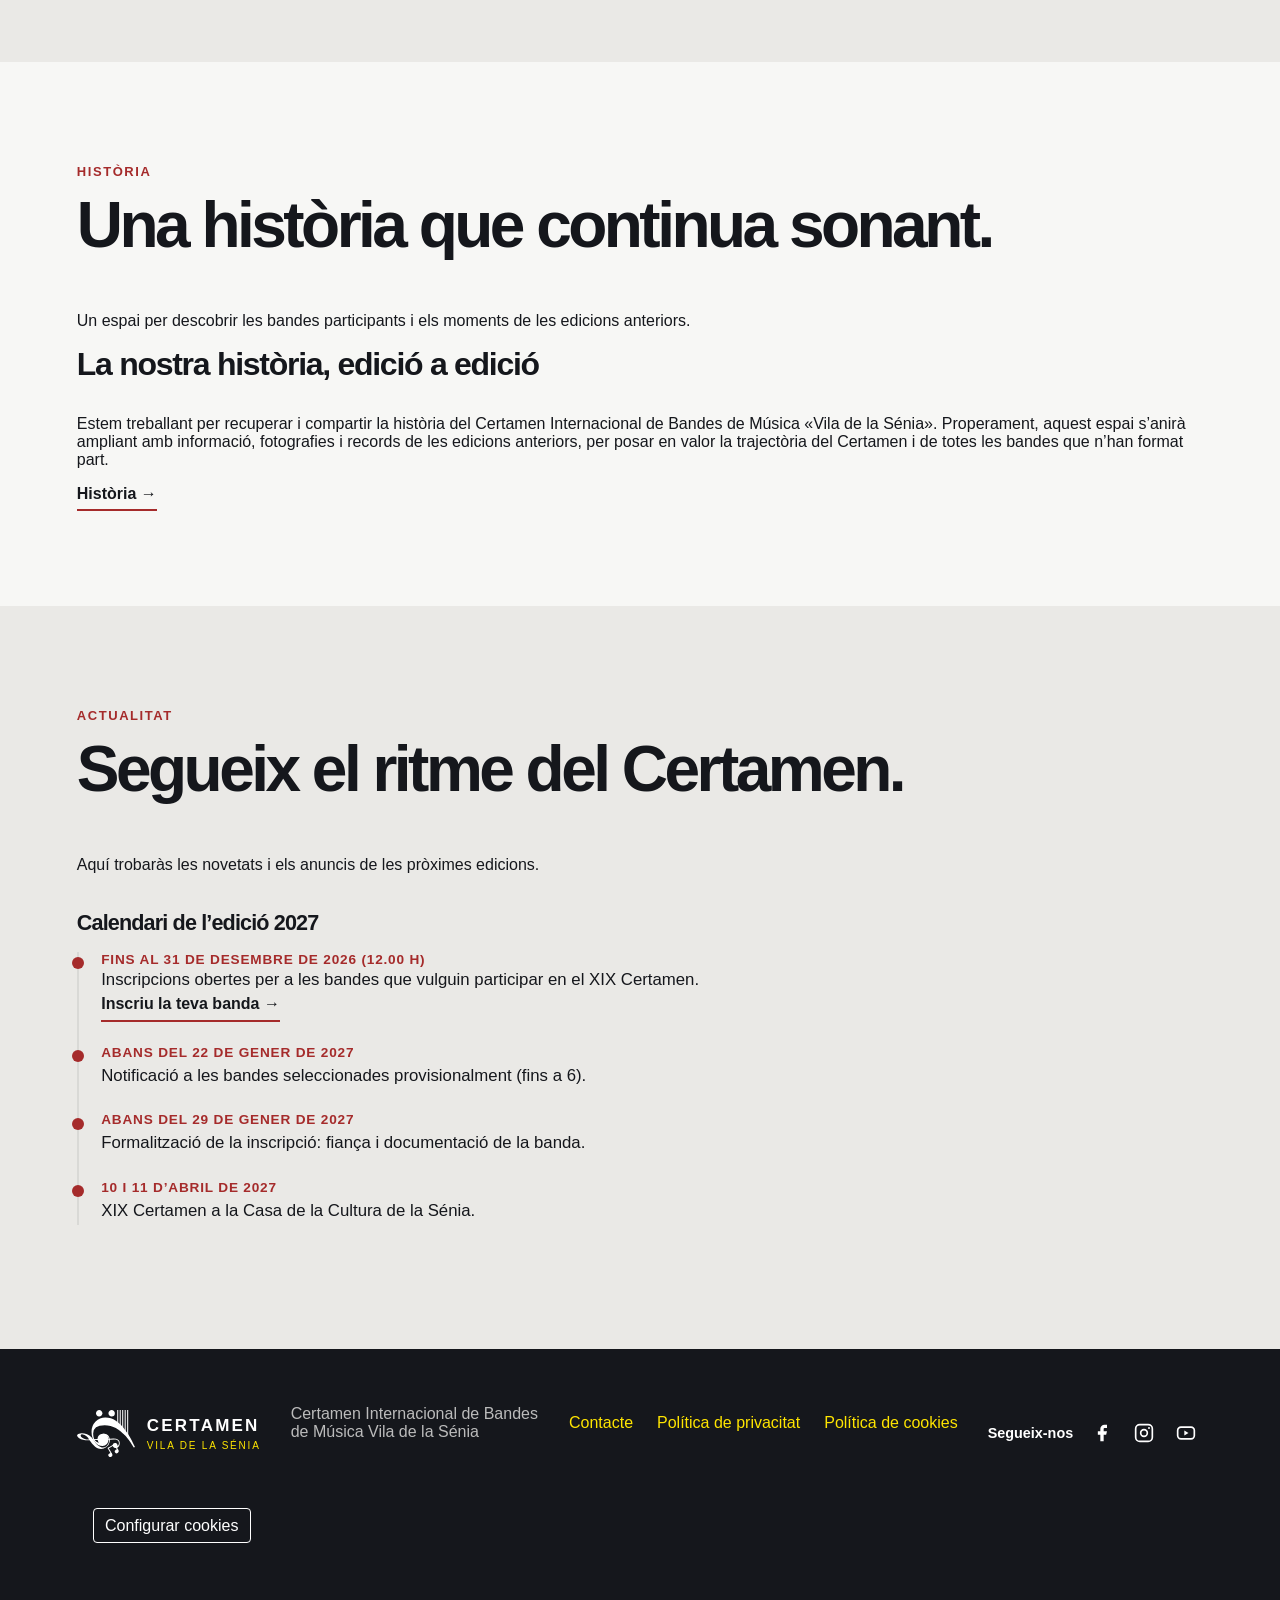
==== commit 1b8a2f4f: "Unifica l'idioma i genera capçalera i peu des d'un sol fitxer (js/comu.js) - js/comu.js substitueix " ====
--- a/index.html
+++ b/index.html
@@ -10,7 +10,7 @@
 <title>Certamen Internacional de Bandes de Música Vila de la Sénia | Catalunya</title>
 <link href="assets/favicon.svg" rel="icon" type="image/svg+xml"/><link href="assets/favicon_32.png" rel="icon" sizes="32x32" type="image/png"/><link href="assets/favicon.png" rel="apple-touch-icon"/>
 <link href="css/estils.css" rel="stylesheet"/>
-<script defer="" src="js/script.js">
+<script src="js/comu.js"></script><script defer="" src="js/script.js">
 </script>
 <meta content="ca" name="language"/><meta content="Certamen Internacional de Bandes de Música Vila de la Sénia: participació, programa, resultats, història, actualitat i informació per a bandes." name="description"/><meta content="Agrupació Musical Senienca" name="author"/><meta content="Certamen Internacional de Bandes de Música Vila de la Sénia" property="og:title"/><meta content="Certamen Internacional de Bandes de Música Vila de la Sénia: participació, programa, resultats, història, actualitat i informació per a bandes." property="og:description"/><meta content="website" property="og:type"/><meta content="Certamen Internacional de Bandes de Música Vila de la Sénia" property="og:site_name"/><meta content="ca_ES" property="og:locale"/><meta content="ES-CT" name="geo.region"/><meta content="La Sénia" name="geo.placename"/><link rel="canonical" href="https://certamen.cat/"/><meta property="og:url" content="https://certamen.cat/"/><meta property="og:image" content="https://certamen.cat/assets/og-certamen-2027.jpg"/><meta property="og:image:width" content="1200"/><meta property="og:image:height" content="630"/><meta property="og:image:alt" content="Certamen Internacional de Bandes de Música Vila de la Sénia · 10 i 11 d’abril de 2027"/><meta name="twitter:card" content="summary_large_image"/><!-- CA/ES/GL/PT/EN comparteixen actualment la mateixa URL i es tradueixen amb JavaScript; per això no s’afegeixen hreflang amb URLs inexistents. --><script type="application/ld+json">{
   "@context": "https://schema.org",
@@ -57,7 +57,7 @@
 // Manté les metadades del navegador coherents amb l'idioma seleccionat.
 // Nota SEO: tots els idiomes comparteixen URL; per indexar-los per separat caldrien URLs pròpies.
 (() => {
-  const seo = {"ca": {"title": "Certamen Internacional de Bandes de Música Vila de la Sénia | Catalunya", "description": "Certamen Internacional de Bandes de Música Vila de la Sénia: participació, programa, resultats, història, actualitat i informació per a bandes.", "locale": "ca_ES"}, "es": {"title": "Certamen Internacional de Bandas de Música Vila de la Sénia | Cataluña", "description": "Certamen Internacional de Bandas de Música Vila de la Sénia: participación, programa, resultados, historia, actualidad e información para bandas.", "locale": "es_ES"}, "gl": {"title": "Certamen Internacional de Bandes de Música Vila de la Sénia | Cataluña", "description": "Certamen Internacional de Bandes de Música Vila de la Sénia: participació, programa, resultats, història, actualitat i informació per a bandes.", "locale": "gl_ES"}, "pt": {"title": "Certamen Internacional de Bandes de Música Vila de la Sénia | Catalunha", "description": "Certamen Internacional de Bandes de Música Vila de la Sénia: participació, programa, resultats, història, actualitat i informació per a bandes.", "locale": "pt_PT"}, "en": {"title": "International Wind Band Competition Vila de la Sénia | Catalonia", "description": "International Wind Band Competition Vila de la Sénia: participation, programme, results, history, news and information for bands.", "locale": "en_GB"}};
+  const seo = {"ca": {"title": "Certamen Internacional de Bandes de Música Vila de la Sénia | Catalunya", "description": "Certamen Internacional de Bandes de Música Vila de la Sénia: participació, programa, resultats, història, actualitat i informació per a bandes.", "locale": "ca_ES"}, "es": {"title": "Certamen Internacional de Bandas de Música Vila de la Sénia | Cataluña", "description": "Certamen Internacional de Bandas de Música Vila de la Sénia: participación, programa, resultados, historia, actualidad e información para bandas.", "locale": "es_ES"}, "gl": {"title": "Certame Internacional de Bandas de Música Vila de la Sénia | Cataluña", "description": "Certame Internacional de Bandas de Música Vila de la Sénia: participación, programa, resultados, historia, actualidade e información para bandas.", "locale": "gl_ES"}, "pt": {"title": "Certame Internacional de Bandas de Música Vila de la Sénia | Catalunha", "description": "Certame Internacional de Bandas de Música Vila de la Sénia: participação, programa, resultados, história, atualidade e informação para bandas.", "locale": "pt_PT"}, "en": {"title": "International Wind Band Competition Vila de la Sénia | Catalonia", "description": "International Wind Band Competition Vila de la Sénia: participation, programme, results, history, news and information for bands.", "locale": "en_GB"}};
   function applySeo(lang) {
     const data = seo[lang] || seo.ca;
     document.documentElement.lang = lang;
@@ -69,10 +69,7 @@
     set('meta[property="og:description"]', data.description);
     set('meta[property="og:locale"]', data.locale);
   }
-  document.addEventListener('click', e => {
-    const button = e.target.closest('[data-lang]');
-    if (button) applySeo(button.dataset.lang);
-  });
+  Certamen.onLang(applySeo);
 })();
 </script><link rel="stylesheet" href="css/cookies.css"><script defer src="js/cookies.js"></script><style>
 .program-works{margin-top:2rem}.program-works-grid{display:grid;grid-template-columns:repeat(auto-fit,minmax(min(100%,250px),1fr));gap:1rem;margin-top:1.25rem}.program-work{border:1px solid rgba(128,128,128,.3);border-radius:12px;padding:1.25rem;background:rgba(128,128,128,.055)}.program-work h4{margin:0 0 .55rem;font-size:1.2rem;color:inherit}.program-work p{margin:.35rem 0}.info-section .program-work .program-work-publisher,.info-section .program-work .program-work-publisher:last-child{font-size:.92rem;opacity:.9;line-height:1.5;max-width:none;margin:.35rem 0}.info-section .program-work .program-work-publisher a{font-size:inherit;line-height:inherit}.program-work-publisher a,.program-work-publisher a:visited{font-size:inherit;font-weight:700;color:#a52a38;text-decoration:underline;text-decoration-thickness:1.5px;text-underline-offset:3px}.program-work-publisher a:hover,.program-work-publisher a:focus-visible{color:#c44752;text-decoration-thickness:2px}.program-work-listen{display:inline-flex;align-items:center;gap:.4rem;margin-top:.85rem;color:#a52a38;font-weight:700;text-decoration:underline;text-underline-offset:3px}.program-work-listen:hover,.program-work-listen:focus-visible{color:#c44752}
@@ -83,7 +80,7 @@
 <a class="skip" href="#main">
    Salta al contingut
   </a>
-<header class="header"><a data-nav="home" aria-label="Certamen Vila de la Sénia" class="brand" href="index.html"><img alt="" class="brand-logo" height="56" src="assets/logo-certamen-blanc.svg" width="56"/><span><strong>CERTAMEN</strong><small>VILA DE LA SÉNIA</small></span></a><button aria-controls="nav" aria-expanded="false" class="menu-toggle" type="button">Menú</button><nav aria-label="Navegació principal" class="nav" id="nav"><a data-nav="home" aria-current="page" href="index.html">Inici</a><a data-nav="contest" href="el-certamen.html">El Certamen</a><a data-nav="participation" href="inscripcions.html">Participació</a><a data-nav="program" href="programa.html">Programa</a><a data-nav="results" href="index.html#resultats">Resultats</a><a data-nav="news" href="index.html#noticies">Actualitat</a><a data-nav="history" href="historia.html">Història</a><a data-nav="territory" href="territori.html">La Sénia i el territori</a><a data-nav="faq" href="faq.html">FAQ</a><a data-nav="contact" href="contacte.html">Contacte</a></nav><details aria-label="Idioma" class="langs"><summary><span class="lang-current">CA</span><span aria-hidden="true" class="lang-arrow">▾</span></summary><div class="lang-menu"><button aria-pressed="true" data-lang="ca" type="button">Català</button><button aria-pressed="false" data-lang="es" type="button">Castellano</button><button aria-pressed="false" data-lang="gl" type="button">Galego</button><button aria-pressed="false" data-lang="pt" type="button">Português</button><button aria-pressed="false" data-lang="en" type="button">English</button></div></details></header>
+<script>Certamen.header('home')</script>
 <main id="main">
 <section class="hero" id="inici">
 <div class="hero-inner">
@@ -299,26 +296,7 @@
 </ol>
 </section>
 </main>
-<footer>
-<div class="footer-brand">
-<img alt="" class="brand-logo" height="56" src="assets/logo-certamen-blanc.svg" width="56"/>
-<div>
-<strong>
-      CERTAMEN
-     </strong>
-<small>
-      VILA DE LA SÉNIA
-     </small>
-</div>
-</div>
-<p data-i18n="footer">
-    Certamen Internacional de Bandes de Música Vila de la Sénia
-   </p>
-<a data-nav="contact" href="contacte.html" rel="noopener noreferrer" target="_blank">
-    certamen.cat ↗
-   </a>
-</footer>
-<script src="js/idiomes.js"></script>
+<script>Certamen.footer()</script>
 <script src="js/edicio-2027.js"></script>
 </body>
 </html>
--- a/css/estils.css
+++ b/css/estils.css
@@ -1082,15 +1082,6 @@
   margin:8px 0}
 .about-end .eyebrow {
   color:#ffcf43}
-.about-footer {
-  padding:28px 30px;
-  display:flex;
-  justify-content:space-between;
-  gap:16px;
-  flex-wrap:wrap;
-  font-size:.88rem}
-.about-footer a {
-  color:inherit}
 @media(max-width:780px) {
   .about-hero {
   min-height:330px;
@@ -1114,8 +1105,6 @@
   margin-top:14px}
 .sponsor {
   min-width:145px}
-.about-footer {
-  padding:25px 22px}
 }
 
 
@@ -1137,7 +1126,6 @@
 .form-hint, .form-status { font-size: .9rem; }
 .form-status:not(:empty) { padding: 14px; border-left: 4px solid #b42020; background: #fff0f0; }
 .registration-notice { background: white; border-left: 5px solid #b42020; padding: 24px; margin-top: 28px; border-radius: 8px; }
-.form-footer { padding: 30px 24px; text-align: center; background: #15171c; color: white; }
 /* hidden ha de prevaldre fins i tot si altres regles assignen display. */
 [hidden] { display: none !important; }
 @media(max-width:650px) { .form-page { padding-top: 120px; } .certamen-form { padding: 20px; } }
@@ -1655,3 +1643,9 @@
 .news-item.is-past { opacity: .5; }
 .news-item.is-past::before { background: #9a9a9a; }
 .news-item.is-past .text-link { display: none; }
+
+/* Peu comú (generat per js/comu.js) */
+footer > p[data-common="footerName"] { margin-bottom: 20px; }
+.footer-links { display: flex; flex-wrap: wrap; gap: .5rem 1.5rem; margin-bottom: 20px; }
+.footer-links a { color: var(--yellow); text-decoration: none; }
+.footer-links a:hover, .footer-links a:focus-visible { text-decoration: underline; text-underline-offset: 4px; }
